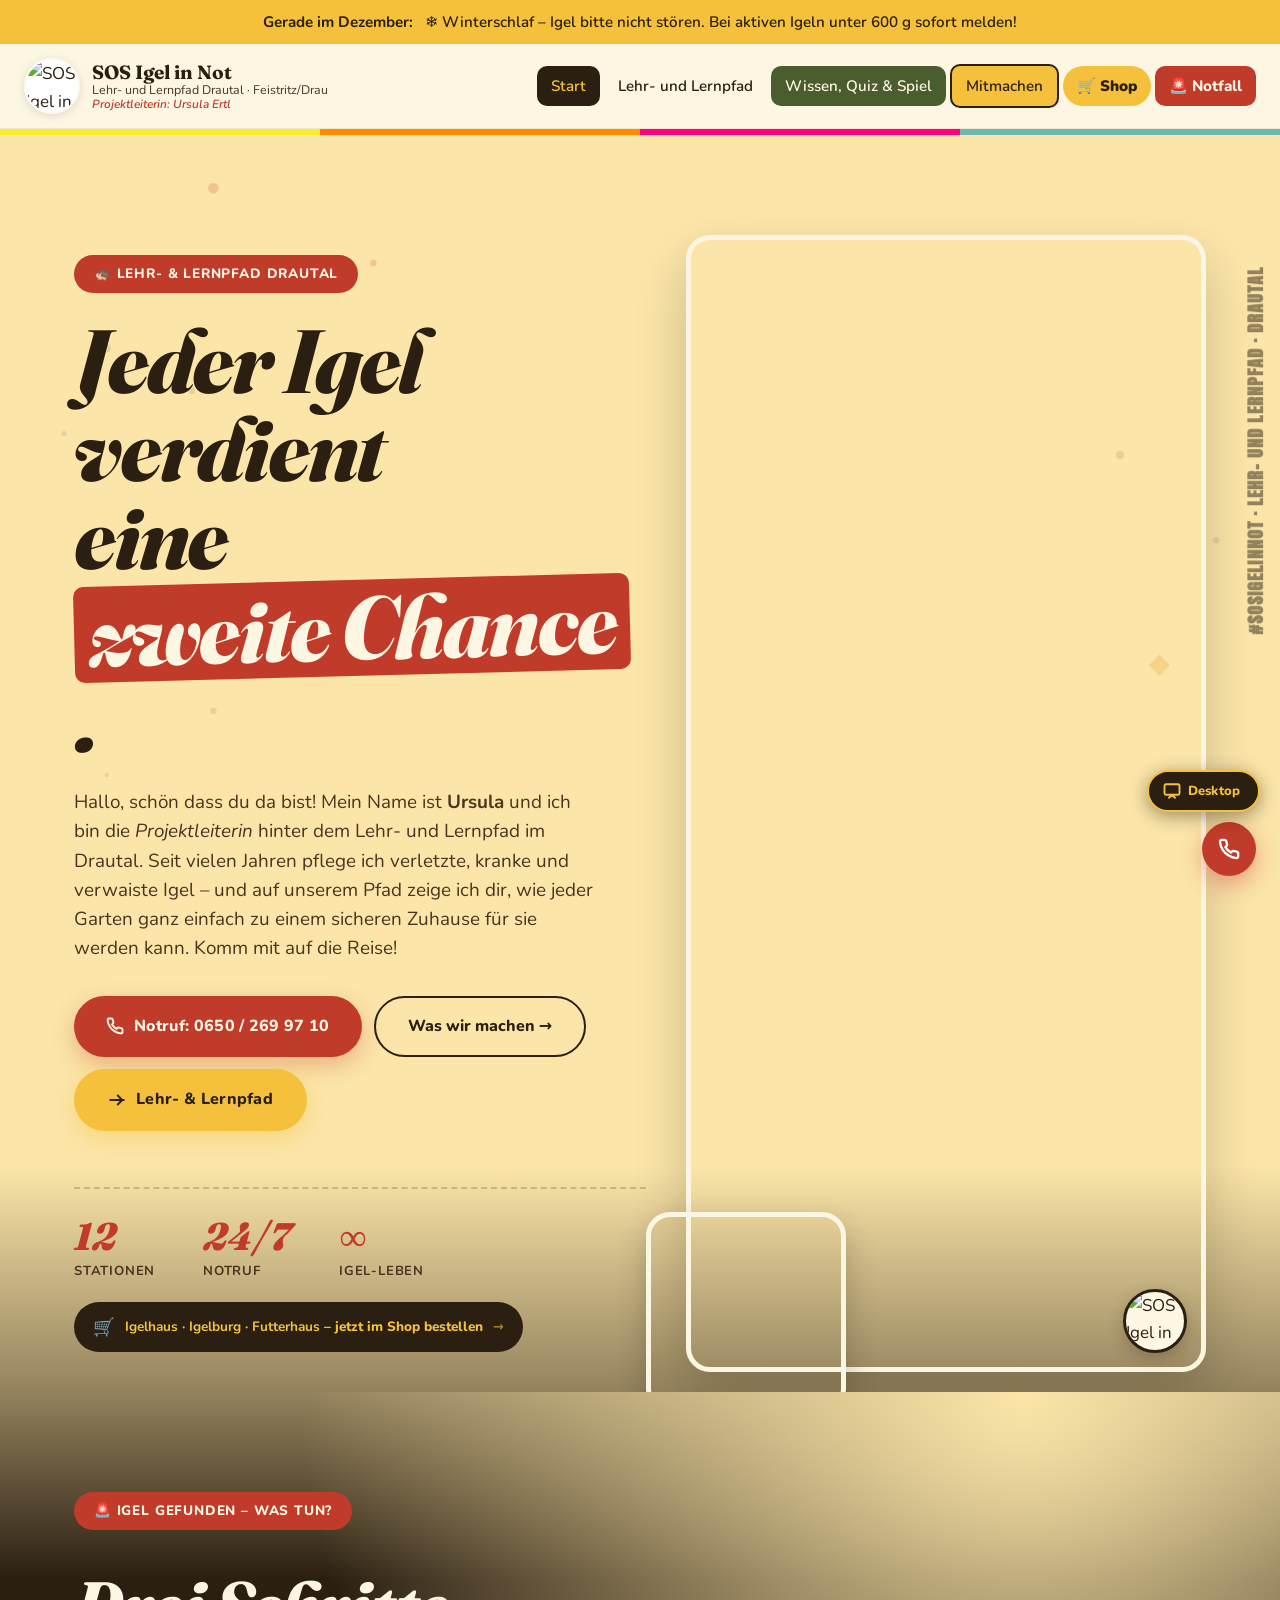
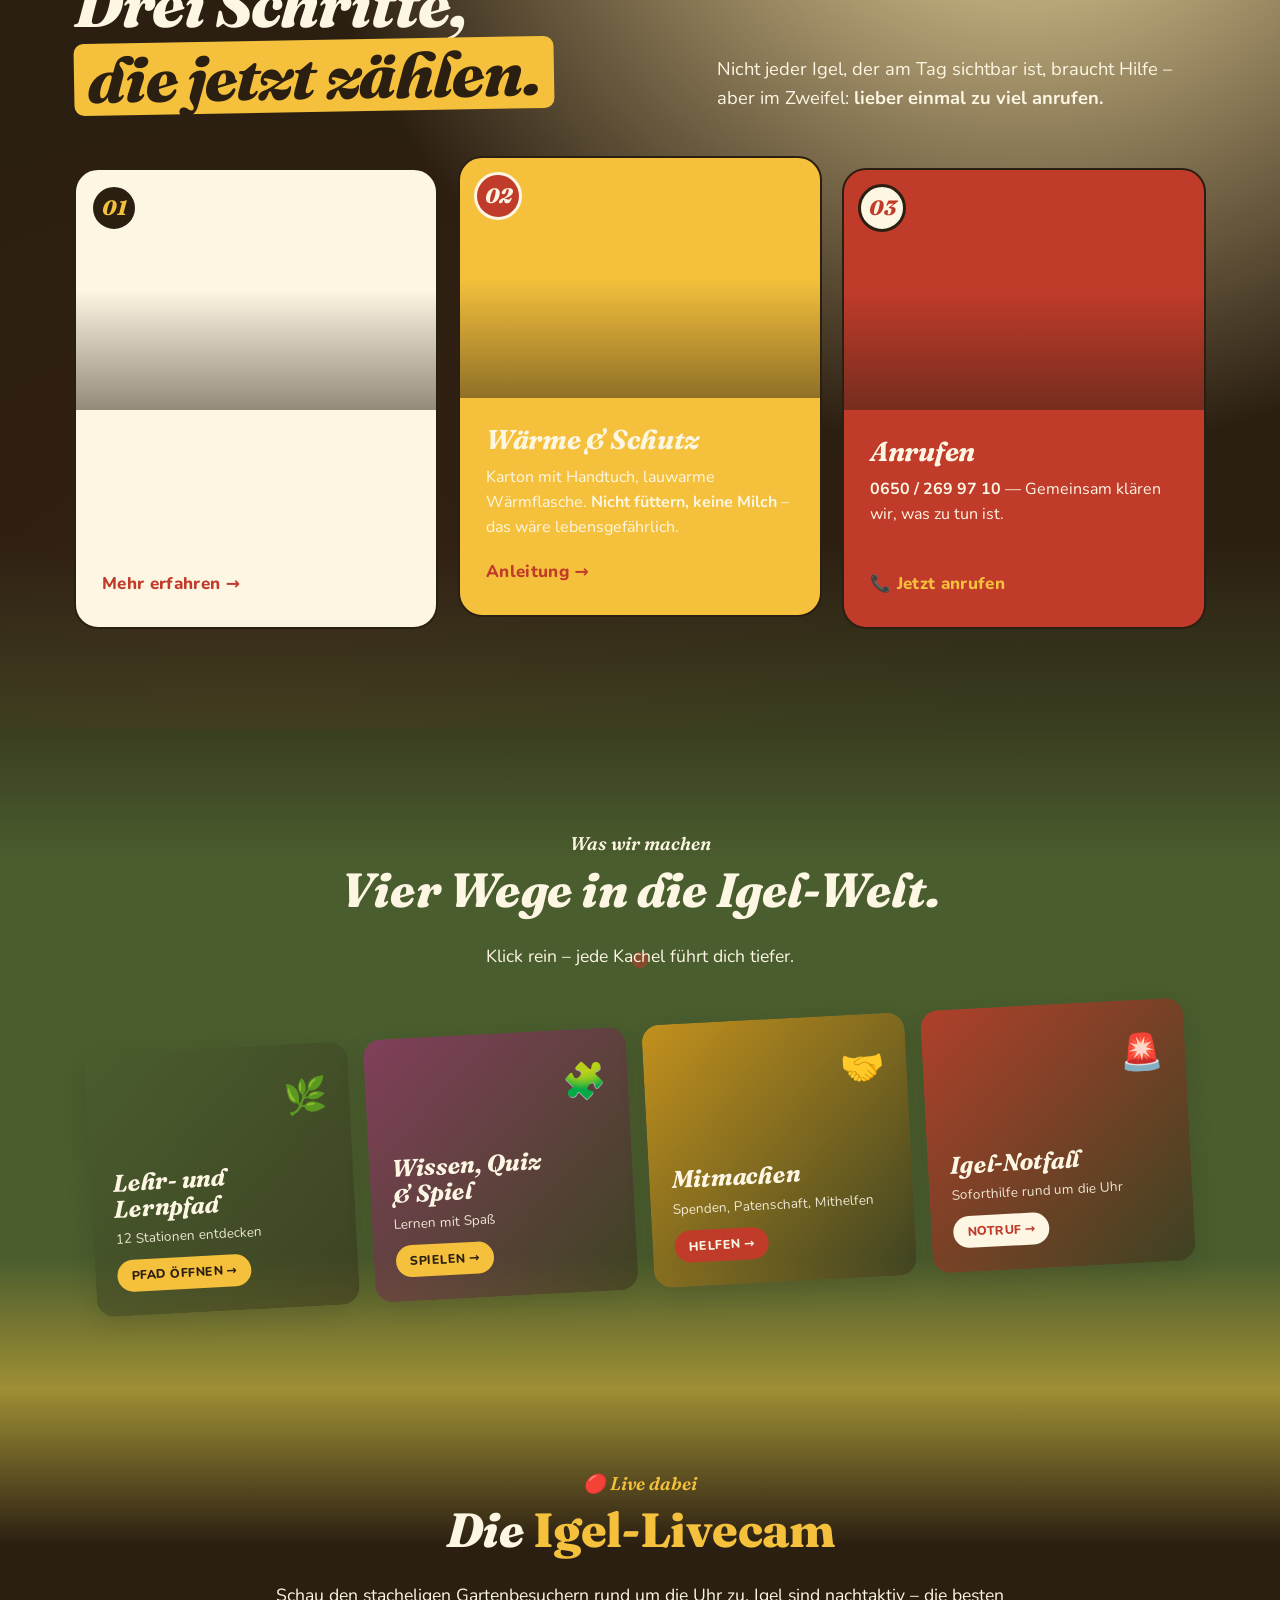
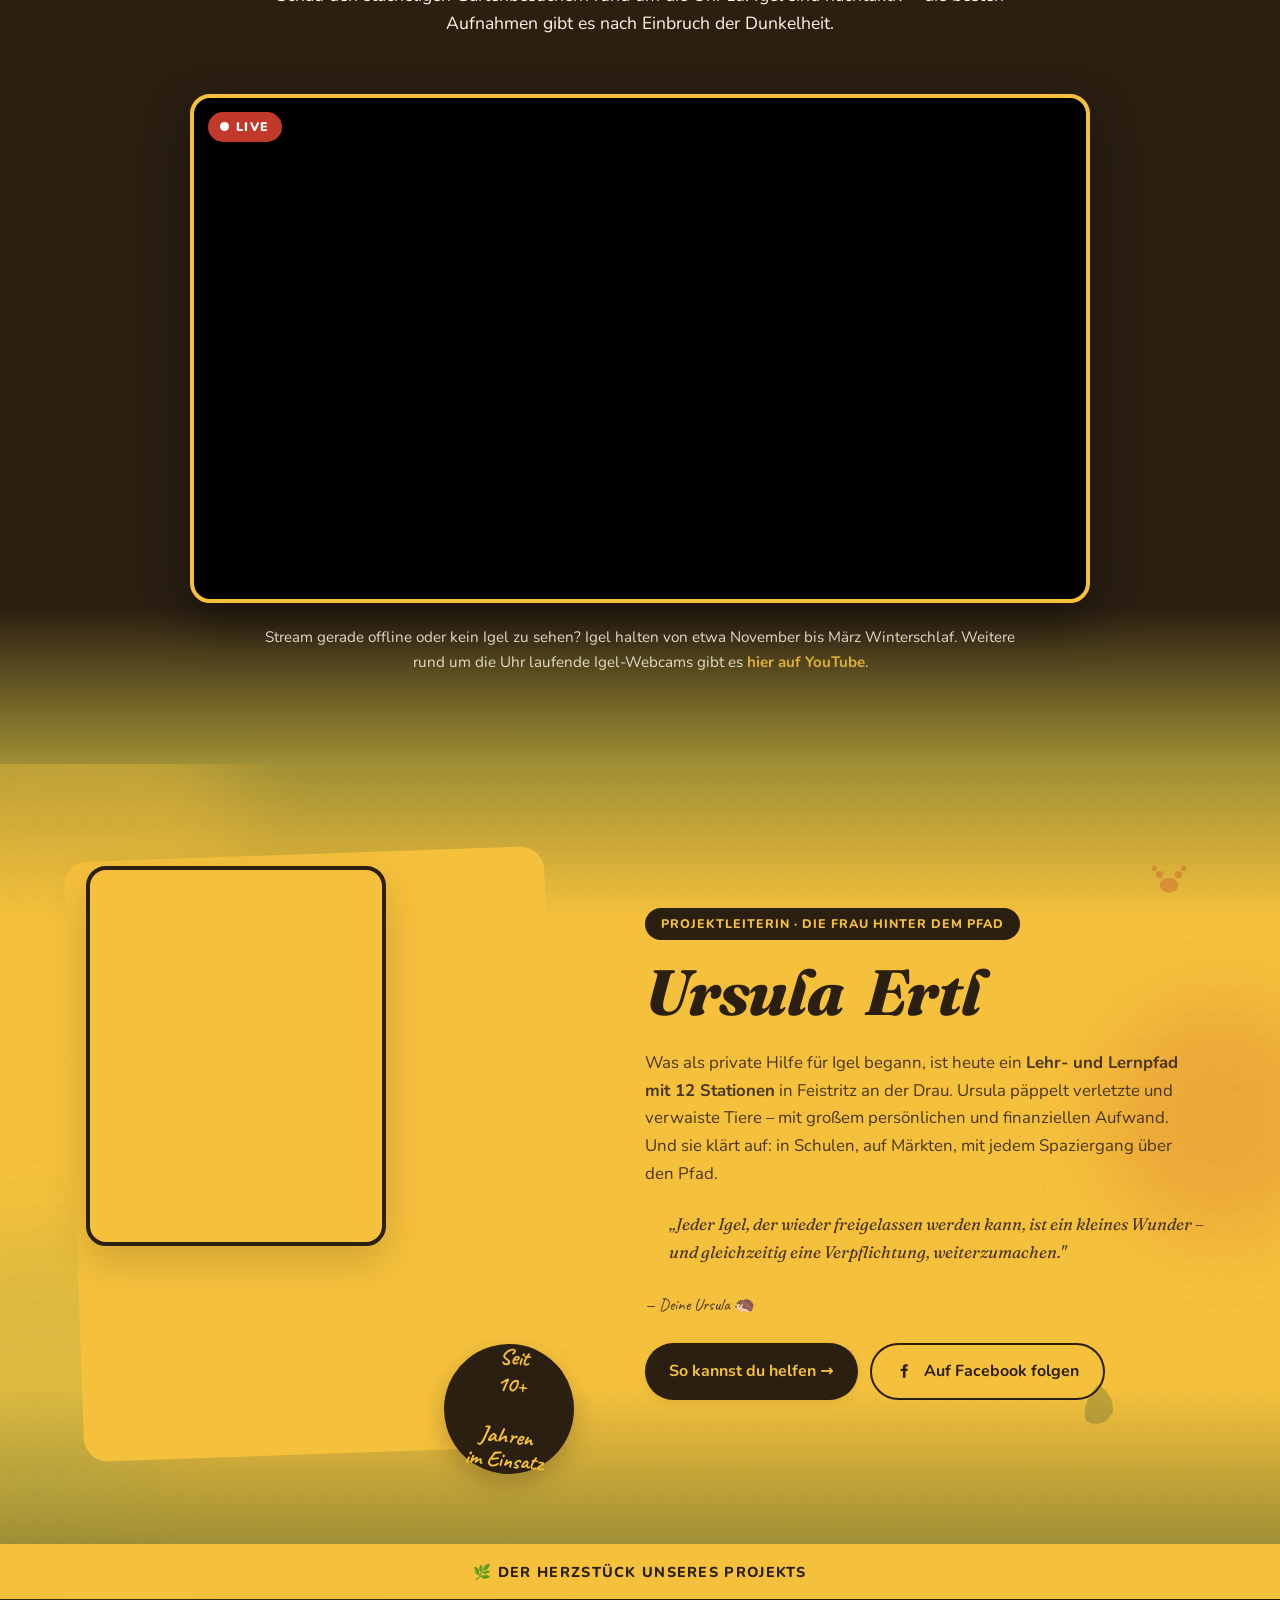
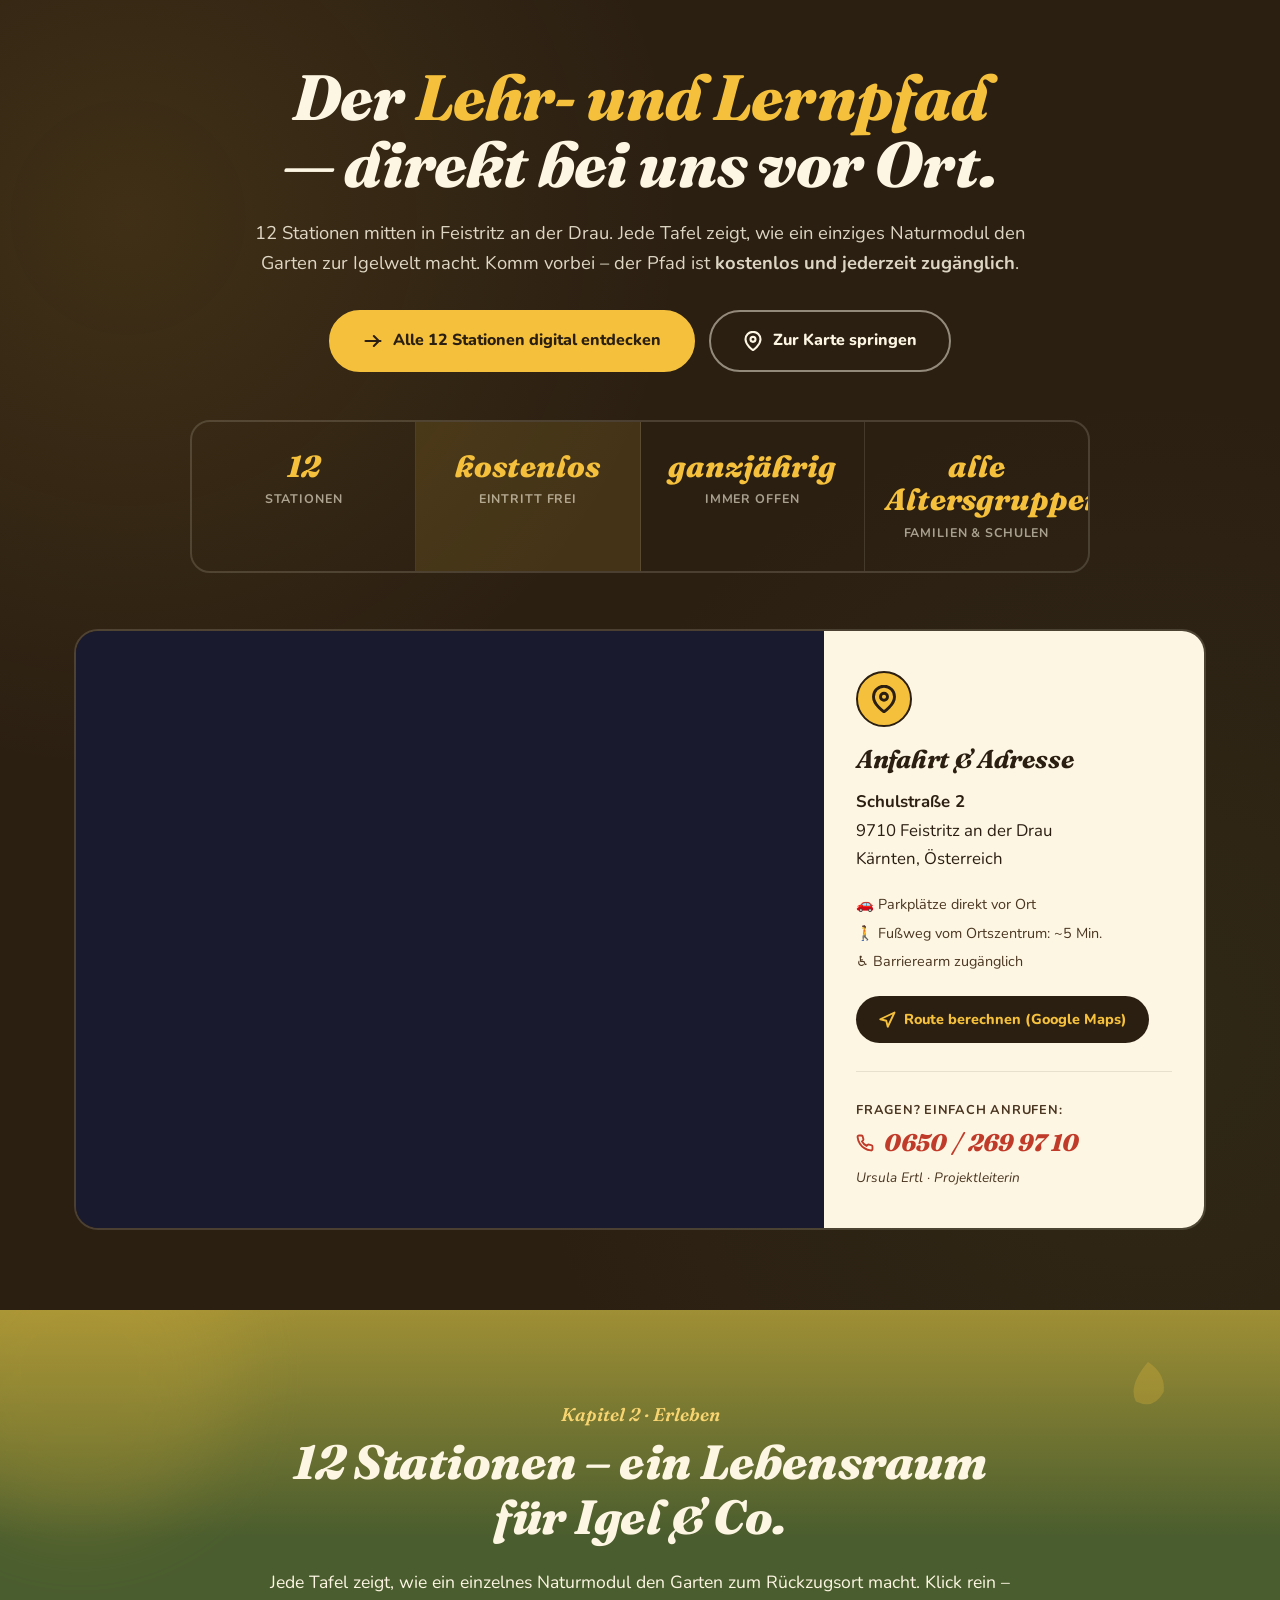
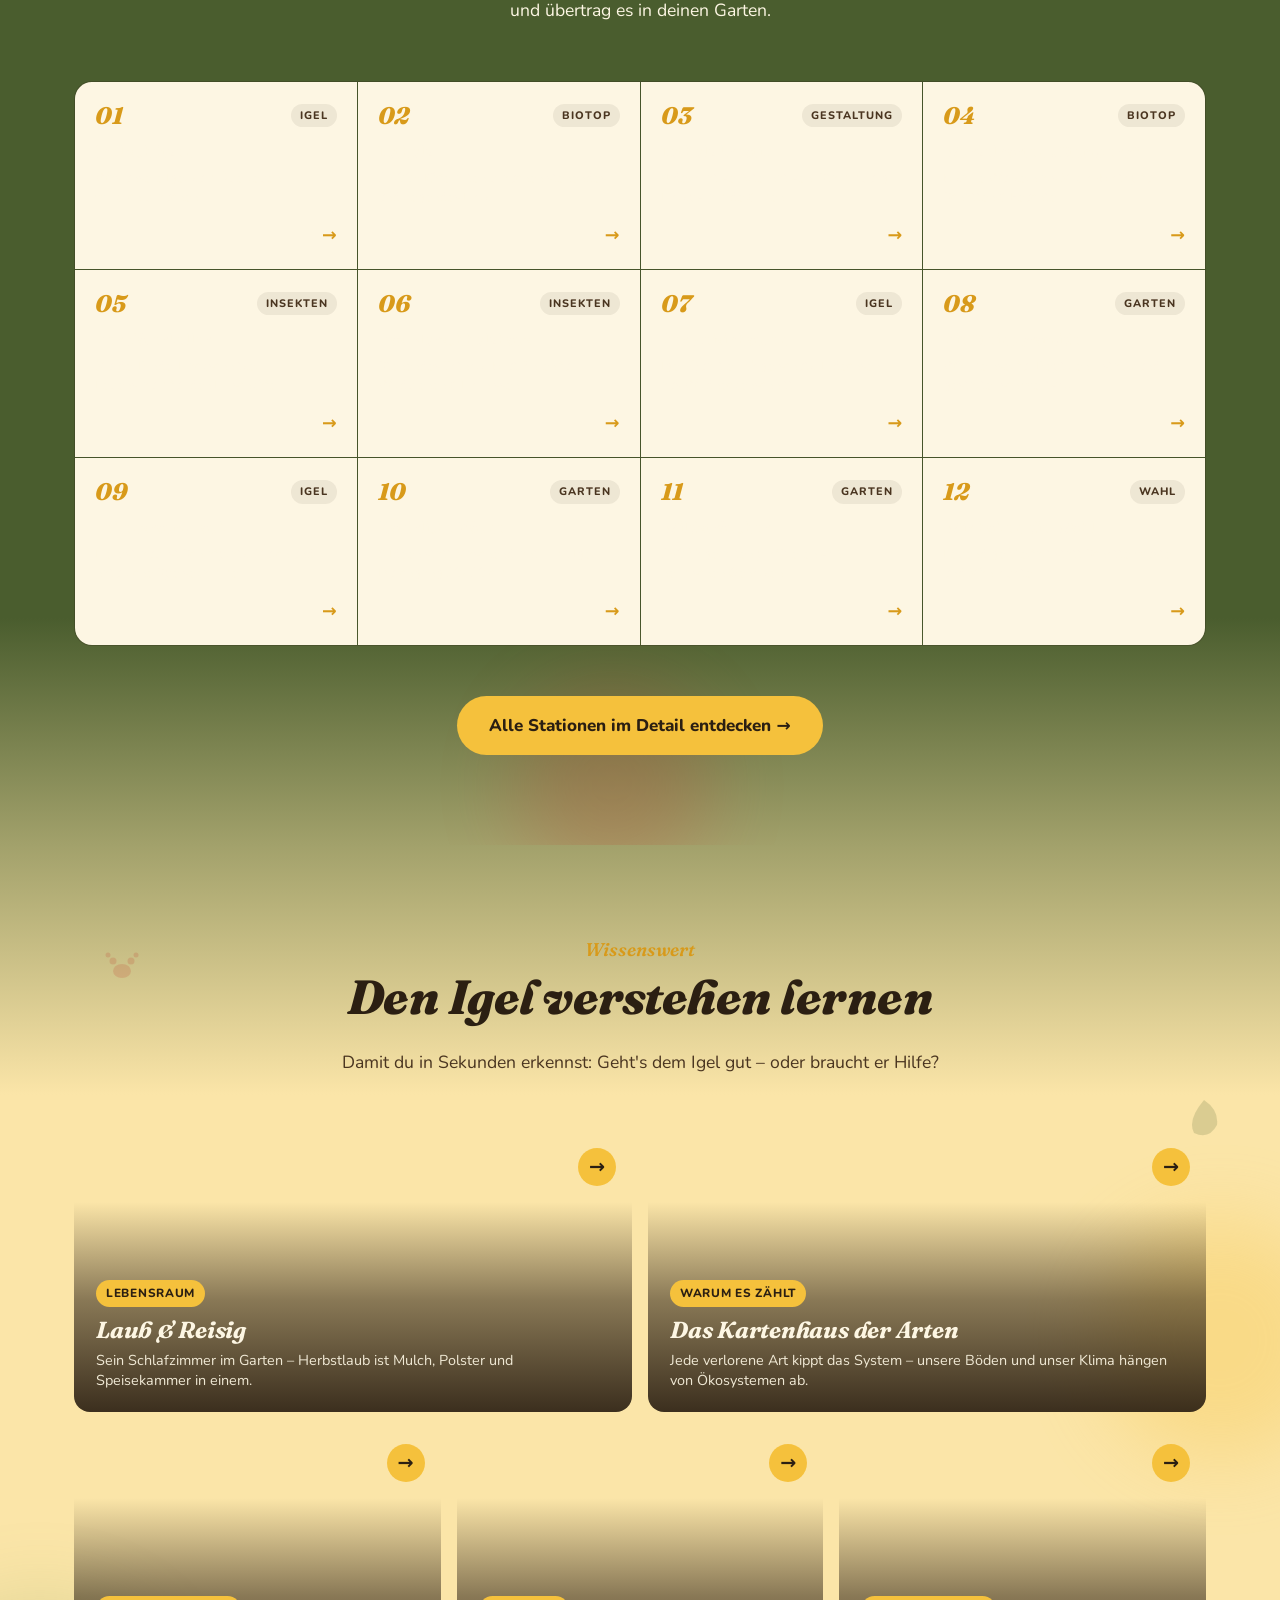
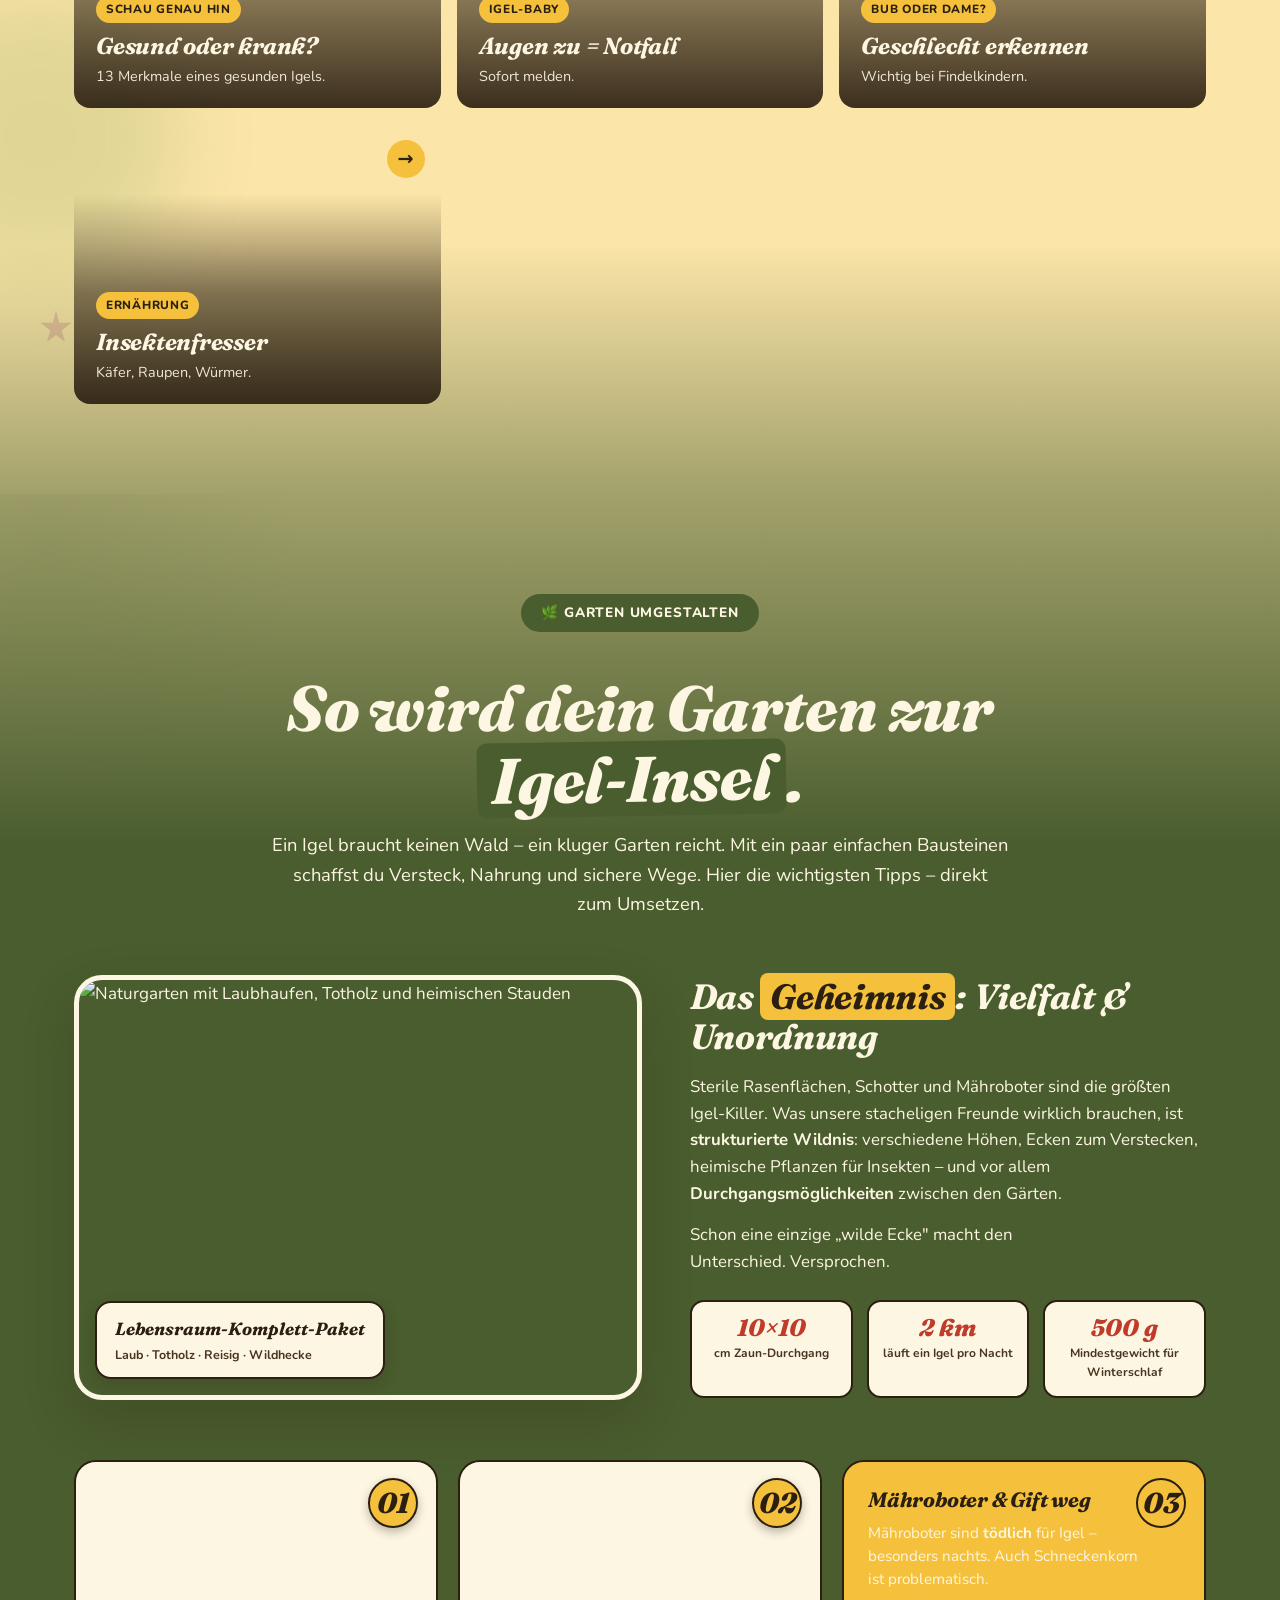
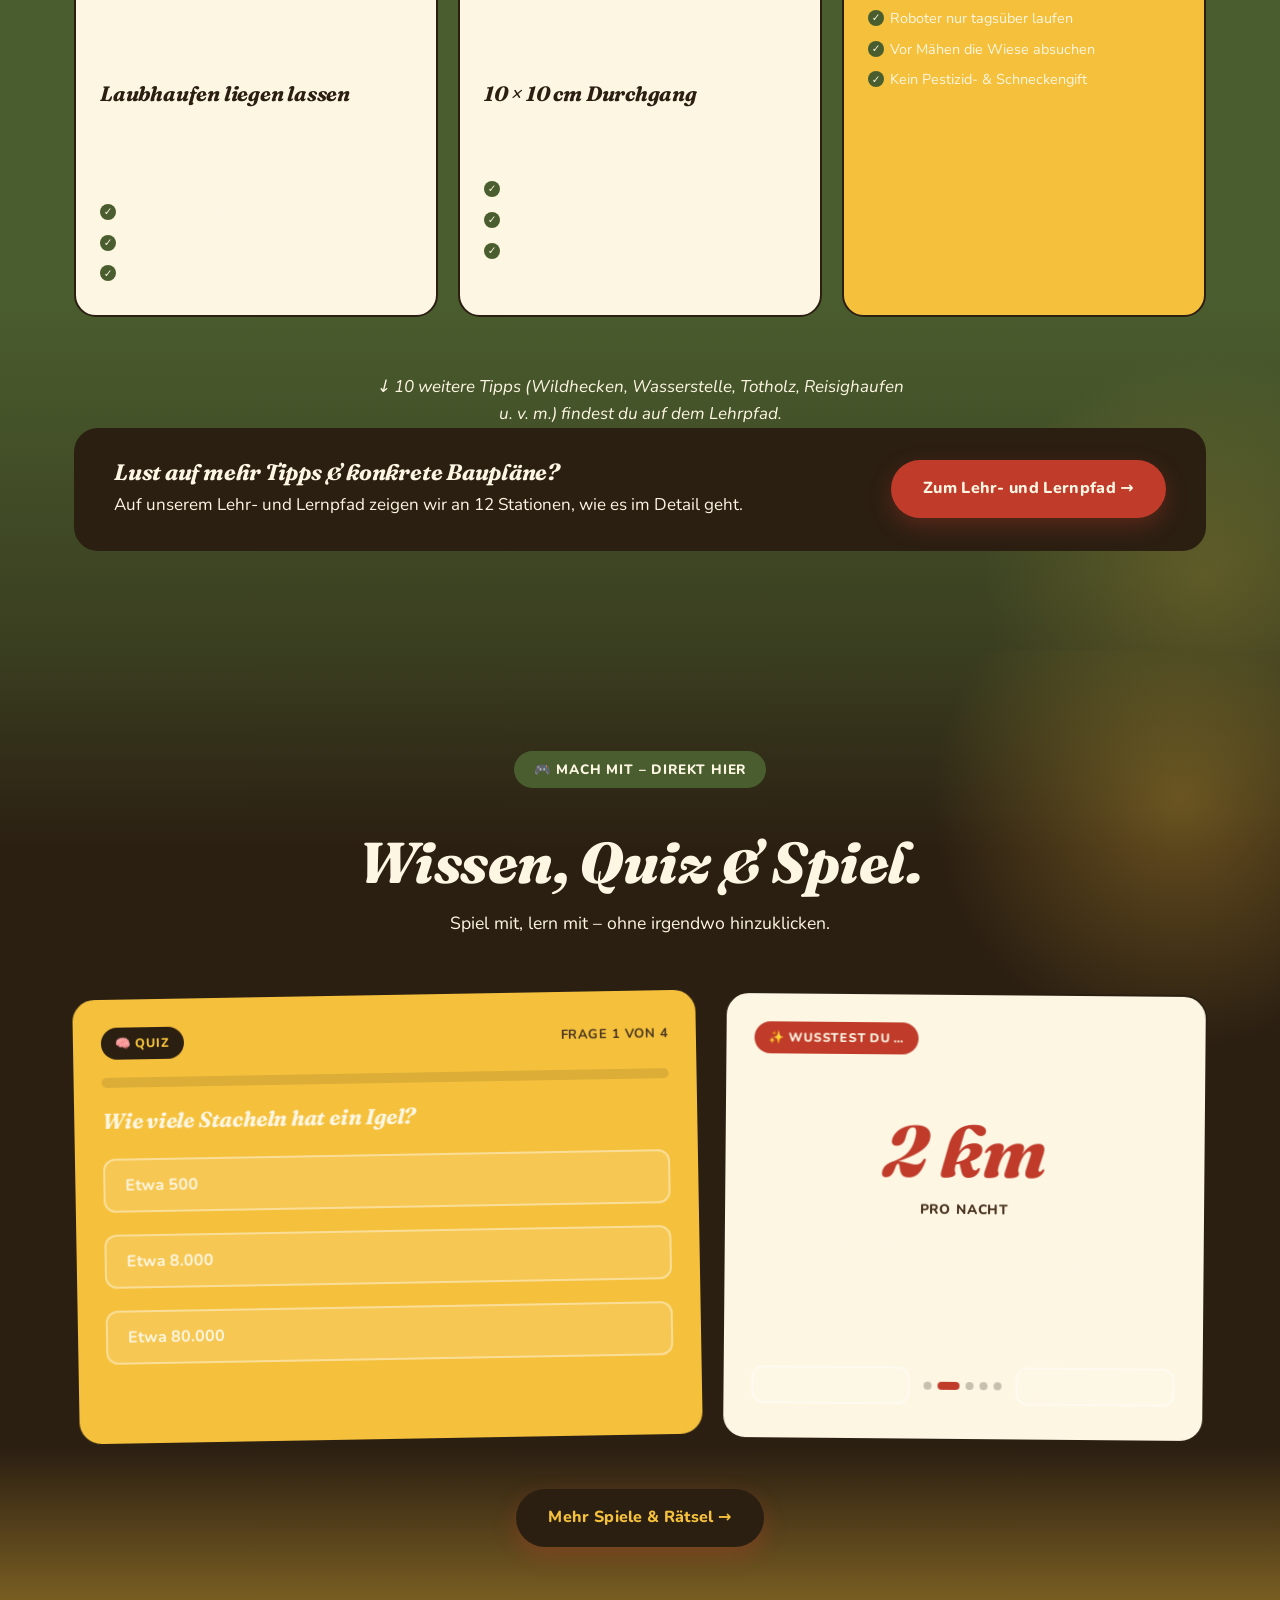
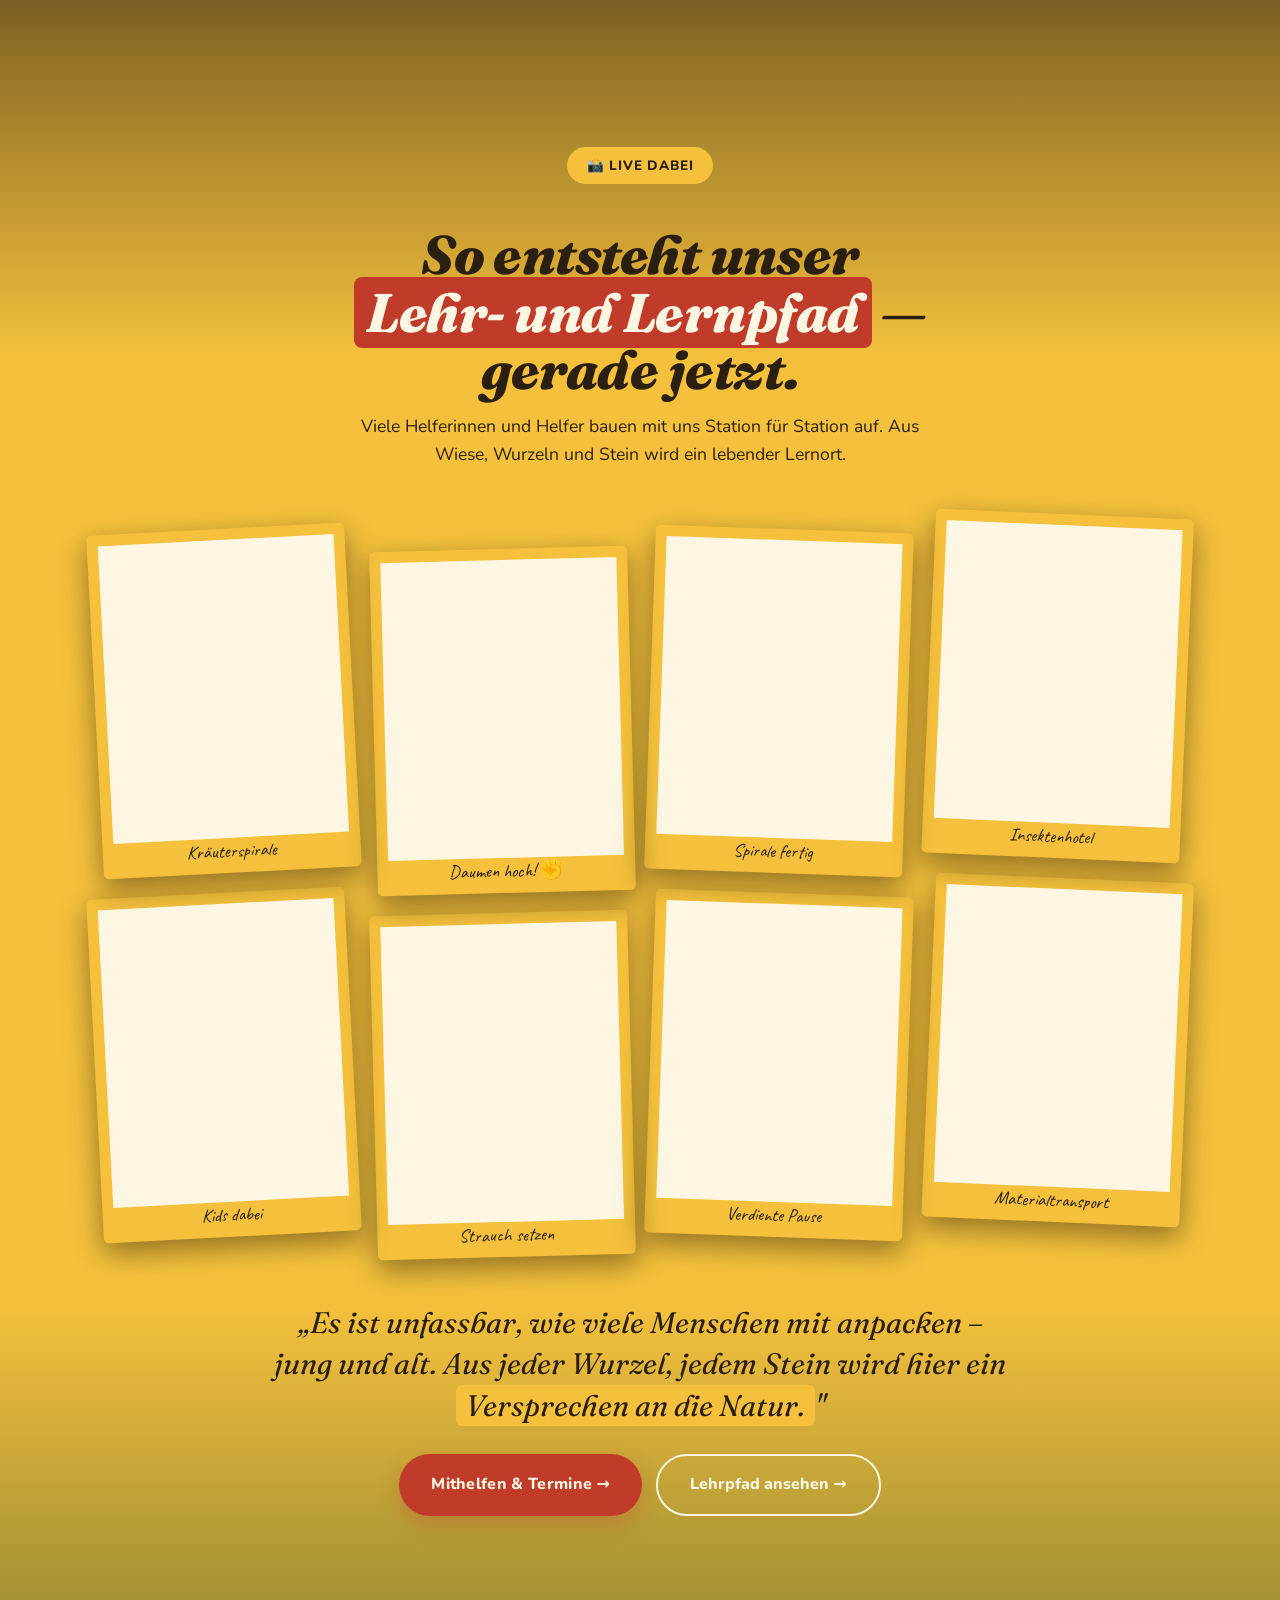
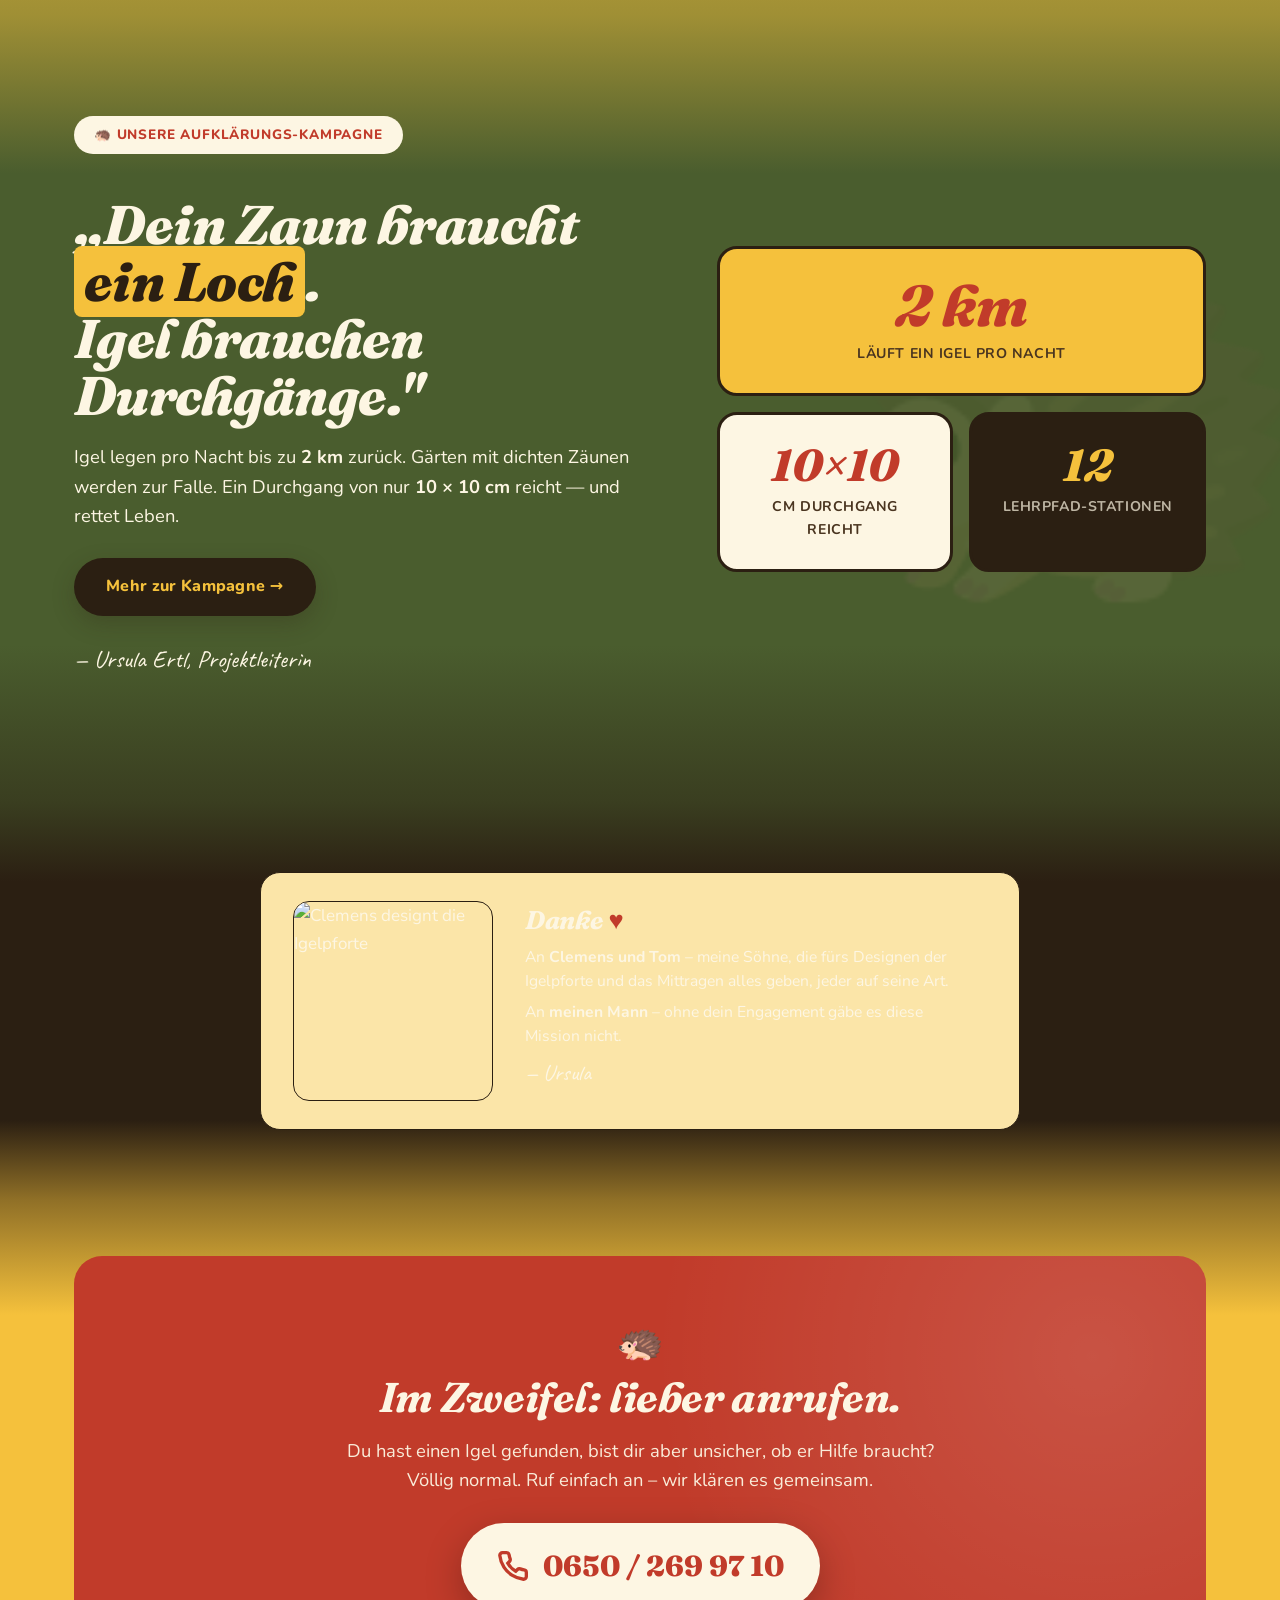
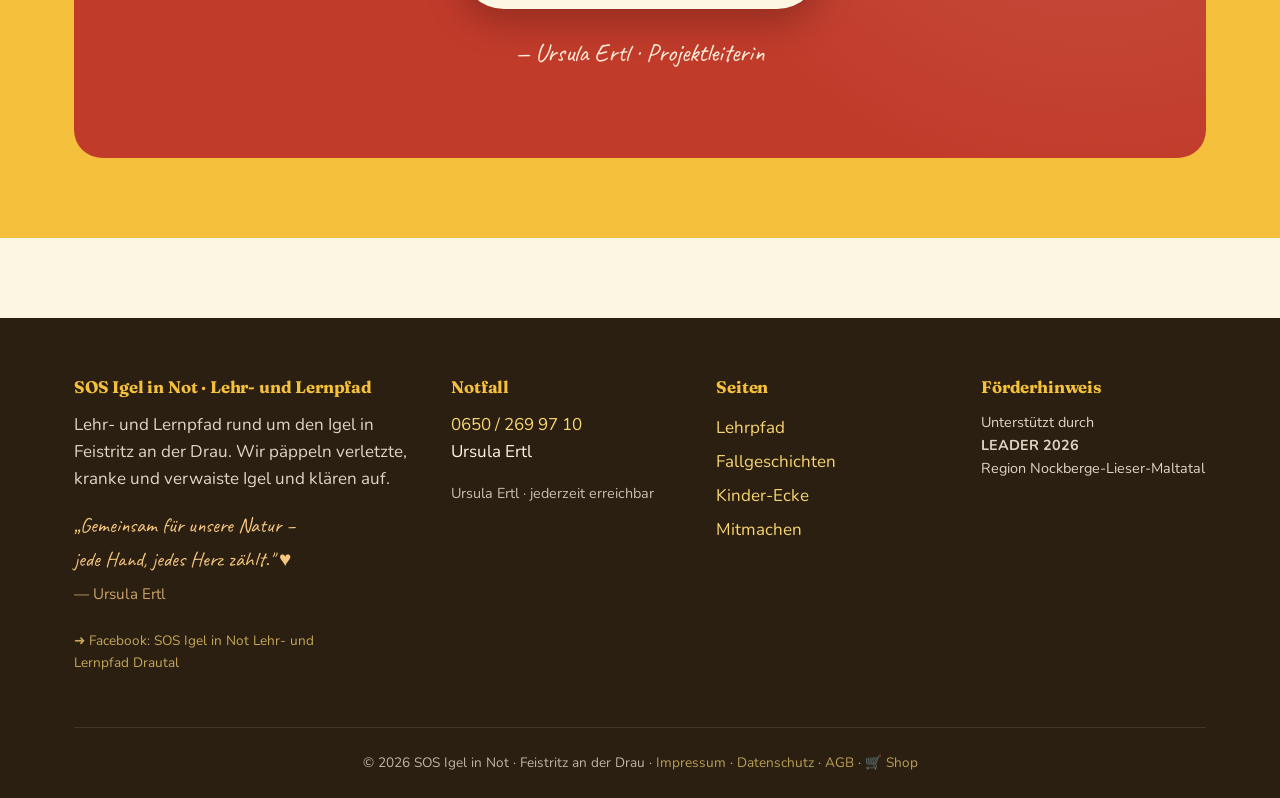
==== index.html @ b50403ab "Add index.html" ====
<!DOCTYPE html>
<html lang="de">
<head>
<meta charset="UTF-8">
<meta name="viewport" content="width=device-width, initial-scale=1.0">
<title>SOS Igel in Not · Lehr- und Lernpfad Drautal · Feistritz/Drau</title>
<meta name="description" content="Igelstation und Lehr- und Lernpfad in Feistritz an der Drau – Soforthilfe für verletzte, kranke und verwaiste Igel. Notfallnummer: 0650/269 97 10. Ursula Ertl.">
<link rel="stylesheet" href="styles/main.css">
<link rel="stylesheet" href="/styles/improvements.css">
<style>
/* ==========================================================
   NEUES FARBSYSTEM – Sonnen-Gelb (warmer Honig) + Tief-Bark
   ========================================================== */
:root {
  --sun: #F5C13C;            /* Hauptfarbe: warmes Honig-Gelb */
  --sun-soft: #F8D571;
  --sun-deep: #D89A1A;       /* Hover */
  --sun-bg: #FBE5A8;         /* helles Gelb für sanfte Flächen */
  --ink: #2B1F12;            /* tiefes Bark/Schwarzbraun */
  --ink-soft: #4A3520;
  --cream-warm: #FDF6E3;     /* sehr helles Creme */
  --leaf: #4A5D2E;           /* gedämpftes Olive für Hinweise */
  --accent-red: #C13B2A;     /* Notfall-Akzent in der Palette */
}

body { background: var(--cream-warm); color: var(--ink); }

/* === Header & Banner farblich anpassen === */
.saison-banner {
  background: var(--sun) !important;
  color: var(--ink) !important;
}
.site-header { background: rgba(253, 246, 227, 0.96) !important; border-bottom: 1px solid rgba(43, 31, 18, 0.08); }
.nav a { color: var(--ink); }
.nav a.active { background: var(--ink); color: var(--sun); }
.nav a:hover { color: var(--ink); background: var(--sun-bg); }
.logo-text strong { color: var(--ink); }

.btn-primary {
  background: var(--ink);
  color: var(--sun);
}
.btn-primary:hover { background: var(--ink-soft); color: var(--sun); }
.btn-secondary {
  background: transparent;
  color: var(--ink);
  border: 2px solid var(--ink);
}
.btn-secondary:hover { background: var(--ink); color: var(--sun); }

/* ============ HERO – Sonnen-Gelb-Block ============ */
.hero-sun {
  background: var(--sun);
  position: relative;
  overflow: hidden;
  padding: 60px 0 90px;
  color: var(--ink);
}
.hero-sun::before {
  content: '';
  position: absolute;
  inset: 0;
  background-image:
    radial-gradient(circle at 12% 90%, rgba(43, 31, 18, 0.06) 0, transparent 22%),
    radial-gradient(circle at 90% 8%, rgba(255, 255, 255, 0.18) 0, transparent 30%);
  pointer-events: none;
}
/* Mini-Nav-Pillen oben im Hero – wie im Inspirationsbild */
.hero-pills {
  display: flex;
  justify-content: center;
  gap: 10px;
  margin-bottom: 30px;
  flex-wrap: wrap;
  position: relative;
  z-index: 2;
}
.hero-pill {
  background: var(--ink);
  color: var(--sun);
  padding: 9px 20px;
  border-radius: 999px;
  font-size: 0.92rem;
  font-weight: 800;
  text-decoration: none;
  transition: all 0.2s;
  letter-spacing: 0.01em;
  border: 2px solid var(--ink);
}
.hero-pill:hover { transform: translateY(-2px); text-decoration: none; }
.hero-pill.logo-pill {
  background: var(--cream-warm);
  color: var(--ink);
  display: inline-flex;
  align-items: center;
  gap: 8px;
  padding: 6px 16px 6px 8px;
}
.hero-pill.logo-pill img { width: 28px; height: 28px; border-radius: 50%; }
.hero-pill.hero-pill-wissen {
  background: var(--leaf);
  color: var(--cream-warm);
  border-color: var(--ink);
}
.hero-pill.hero-pill-mit {
  background: var(--cream-warm);
  color: var(--ink);
}
.hero-pill.hero-pill-not {
  background: var(--accent-red);
  color: var(--cream-warm);
  border-color: var(--ink);
  animation: pillPulse 2.2s ease-in-out infinite;
}
@keyframes pillPulse {
  0%, 100% { box-shadow: 0 0 0 0 rgba(43, 31, 18, 0.4); }
  50%      { box-shadow: 0 0 0 8px rgba(43, 31, 18, 0); }
}

.hero-tags {
  display: flex;
  justify-content: center;
  gap: 14px;
  margin-bottom: 18px;
  position: relative;
  z-index: 2;
  flex-wrap: wrap;
}
.hero-tag {
  background: var(--cream-warm);
  color: var(--ink);
  padding: 5px 16px;
  border-radius: 999px;
  font-size: 0.74rem;
  font-weight: 800;
  letter-spacing: 0.08em;
  text-transform: uppercase;
}

.hero-headline {
  font-family: 'Fraunces', serif;
  font-style: italic;
  font-weight: 800;
  font-size: clamp(2.8rem, 8.5vw, 6.2rem);
  line-height: 1;
  text-align: center;
  color: var(--ink);
  margin: 0 auto 30px;
  max-width: 1080px;
  letter-spacing: -0.02em;
  position: relative;
  z-index: 2;
}
.hero-headline .inline-icon {
  display: inline-block;
  width: 0.95em;
  height: 0.95em;
  margin: 0 0.08em -0.12em;
  border-radius: 50%;
  background: var(--ink);
  vertical-align: baseline;
  position: relative;
}
.hero-headline .inline-icon.heart {
  background: transparent;
  font-size: 0.9em;
  line-height: 1;
  color: var(--accent-red);
}
.hero-headline .inline-icon.igel {
  background: url('/cdn-img/logo-sos-igel.png') center/cover no-repeat;
  border: 3px solid var(--ink);
}
.hero-sub {
  text-align: center;
  font-size: 1.15rem;
  max-width: 640px;
  margin: 0 auto 32px;
  color: var(--ink-soft);
  position: relative;
  z-index: 2;
}
.hero-cta {
  display: flex;
  justify-content: center;
  gap: 14px;
  flex-wrap: wrap;
  position: relative;
  z-index: 2;
}
.hero-cta .btn-dark {
  background: var(--ink);
  color: var(--sun);
  padding: 16px 32px;
  border-radius: 999px;
  font-weight: 800;
  font-size: 1rem;
  text-decoration: none;
  display: inline-flex;
  align-items: center;
  gap: 10px;
  transition: all 0.2s;
}
.hero-cta .btn-dark:hover { background: var(--ink-soft); color: var(--sun); text-decoration: none; transform: translateY(-2px); }
.hero-cta .btn-light {
  background: var(--cream-warm);
  color: var(--ink);
  padding: 16px 32px;
  border-radius: 999px;
  font-weight: 800;
  font-size: 1rem;
  text-decoration: none;
  display: inline-flex;
  align-items: center;
  gap: 10px;
  border: 2px solid var(--ink);
  transition: all 0.2s;
}
.hero-cta .btn-light:hover { background: var(--ink); color: var(--sun); text-decoration: none; }

/* Mini-Fakten unter dem Hero */
.hero-facts-row {
  display: flex;
  justify-content: center;
  gap: 50px;
  margin-top: 56px;
  flex-wrap: wrap;
  position: relative;
  z-index: 2;
}
.hero-facts-row .fact {
  text-align: center;
}
.hero-facts-row .fact strong {
  display: block;
  font-family: 'Fraunces', serif;
  font-style: italic;
  font-size: 2.6rem;
  line-height: 1;
  color: var(--ink);
  font-weight: 800;
}
.hero-facts-row .fact span {
  font-size: 0.82rem;
  font-weight: 700;
  letter-spacing: 0.05em;
  text-transform: uppercase;
  color: var(--ink-soft);
  margin-top: 8px;
  display: block;
}

@media (max-width: 720px) {
  .hero-sun { padding: 36px 0 64px; }
  .hero-pills { gap: 6px; }
  .hero-pill { padding: 6px 12px; font-size: 0.78rem; }
  .hero-facts-row { gap: 26px; }
  .hero-facts-row .fact strong { font-size: 2rem; }
}

/* ============ SECTION-HEADERS NEU ============ */
.section-header { text-align: center; max-width: 760px; margin: 0 auto 56px; }
.section-header .eyebrow {
  font-family: 'Fraunces', serif;
  font-style: italic;
  font-size: 1.15rem;
  color: var(--sun-deep);
  font-weight: 600;
  display: block;
  margin-bottom: 4px;
}
.section-header h2 { color: var(--ink); }
.section-header p { color: var(--ink-soft); font-size: 1.1rem; }

/* ============ URSULA – jetzt ZUERST ============ */
.ursula-first {
  background: var(--cream-warm);
  padding: 90px 0;
  position: relative;
}
.ursula-grid-new {
  display: grid;
  grid-template-columns: 0.95fr 1.05fr;
  gap: 64px;
  align-items: center;
}
.ursula-photo-block {
  position: relative;
  aspect-ratio: 4/5;
  max-width: 480px;
}
.ursula-photo-block .frame {
  position: absolute;
  inset: 0;
  background: var(--sun);
  border-radius: 24px;
  transform: rotate(-2deg);
  z-index: 1;
}
.ursula-photo-block .photo {
  position: absolute;
  inset: 12px;
  border-radius: 20px;
  background: url('/cdn-img/cropped/ursula-ertl.jpg') center/cover no-repeat;
  z-index: 2;
  box-shadow: 0 16px 40px rgba(43, 31, 18, 0.18);
}
.ursula-photo-block .stamp {
  position: absolute;
  bottom: -20px;
  right: -20px;
  z-index: 3;
  background: var(--ink);
  color: var(--sun);
  width: 130px;
  height: 130px;
  border-radius: 50%;
  display: grid;
  place-items: center;
  text-align: center;
  font-family: 'Caveat', cursive;
  font-size: 1.4rem;
  font-weight: 700;
  line-height: 1.1;
  transform: rotate(6deg);
  box-shadow: 0 10px 24px rgba(43, 31, 18, 0.25);
}
.ursula-text .ursula-eyebrow {
  display: inline-block;
  background: var(--ink);
  color: var(--sun);
  padding: 6px 16px;
  border-radius: 999px;
  font-size: 0.78rem;
  font-weight: 800;
  letter-spacing: 0.08em;
  text-transform: uppercase;
  margin-bottom: 18px;
}
.ursula-text h1 {
  font-family: 'Fraunces', serif;
  font-style: italic;
  font-weight: 800;
  font-size: clamp(2.6rem, 5.5vw, 4rem);
  line-height: 1.05;
  color: var(--ink);
  margin: 0 0 24px;
  letter-spacing: -0.02em;
}
.ursula-text h1 .highlight {
  background: var(--sun);
  padding: 2px 12px;
  border-radius: 8px;
  font-style: italic;
}
.ursula-quote-bold {
  font-family: 'Fraunces', serif;
  font-style: italic;
  font-size: 1.4rem;
  line-height: 1.4;
  color: var(--ink);
  border-left: 4px solid var(--sun);
  padding-left: 20px;
  margin: 24px 0;
}
.ursula-text p { color: var(--ink-soft); font-size: 1.05rem; line-height: 1.65; }
.ursula-sig {
  font-family: 'Caveat', cursive;
  font-size: 1.9rem;
  color: var(--sun-deep);
  margin: 16px 0 24px;
}
.ursula-cta { display: flex; gap: 12px; flex-wrap: wrap; }

@media (max-width: 900px) {
  .ursula-grid-new { grid-template-columns: 1fr; gap: 56px; }
  .ursula-photo-block { max-width: 380px; margin: 0 auto; }
}

/* ============ LEHRPFAD-STATIONEN ============ */
.lehrpfad-band {
  background: var(--ink);
  color: var(--cream-warm);
  padding: 90px 0;
  position: relative;
}
.lehrpfad-band .section-header h2 { color: var(--sun); }
.lehrpfad-band .section-header .eyebrow { color: var(--sun-soft); }
.lehrpfad-band .section-header p { color: rgba(253, 246, 227, 0.85); }

.station-grid {
  display: grid;
  grid-template-columns: repeat(4, 1fr);
  gap: 1px;
  background: rgba(43,31,18,0.12);
  border: 1px solid rgba(43,31,18,0.12);
  border-radius: 18px;
  overflow: hidden;
}
.station-card {
  background: var(--cream-warm);
  color: var(--ink);
  text-decoration: none;
  display: flex;
  flex-direction: column;
  padding: 22px 20px 20px;
  transition: background 0.2s, color 0.2s;
  position: relative;
}
.station-card:hover {
  background: var(--ink);
  color: var(--cream-warm);
  text-decoration: none;
  z-index: 1;
}
.station-card:hover h3,
.station-card:hover .sc-tagline,
.station-card:hover .sc-cat { color: var(--cream-warm); opacity: 1; }
.station-card:hover .sc-arrow { color: var(--sun); }

/* Kopfzeile: Nummer + Kategorie */
.station-card .sc-head {
  display: flex;
  align-items: center;
  justify-content: space-between;
  margin-bottom: 14px;
}
.station-card .sc-num {
  font-family: 'Fraunces', serif;
  font-style: italic;
  font-weight: 800;
  font-size: 1.5rem;
  color: var(--sun-deep);
  line-height: 1;
}
.station-card:hover .sc-num { color: var(--sun); }
.station-card .sc-cat {
  font-size: 0.68rem;
  font-weight: 800;
  letter-spacing: 0.09em;
  text-transform: uppercase;
  color: var(--ink-soft);
  background: rgba(43,31,18,0.07);
  padding: 3px 9px;
  border-radius: 999px;
}
.station-card:hover .sc-cat {
  background: rgba(253,246,227,0.15);
  color: rgba(253,246,227,0.75);
}
.station-card .sc-body { flex: 1; display: flex; flex-direction: column; }
.station-card h3 {
  font-size: 1rem;
  font-weight: 800;
  margin: 0 0 7px;
  color: var(--ink);
  font-family: inherit;
  font-style: normal;
  line-height: 1.25;
}
.station-card .sc-tagline {
  font-size: 0.82rem;
  color: var(--ink-soft);
  margin: 0 0 14px;
  flex: 1;
  line-height: 1.45;
}
.station-card .sc-arrow {
  font-size: 1.1rem;
  color: var(--sun-deep);
  font-weight: 700;
  align-self: flex-end;
  transition: transform 0.2s;
}
.station-card:hover .sc-arrow { transform: translateX(4px); }

@media (max-width: 900px) { .station-grid { grid-template-columns: repeat(2, 1fr); } }
@media (max-width: 540px) { .station-grid { grid-template-columns: 1fr; } }

.lehrpfad-cta-row {
  text-align: center;
  margin-top: 50px;
}
.lehrpfad-cta-row .btn-sun {
  background: var(--sun);
  color: var(--ink);
  padding: 16px 32px;
  border-radius: 999px;
  font-weight: 800;
  text-decoration: none;
  display: inline-flex;
  align-items: center;
  gap: 10px;
}
.lehrpfad-cta-row .btn-sun:hover { background: var(--sun-soft); color: var(--ink); text-decoration: none; transform: translateY(-2px); }

/* ============ WISSEN MOSAIC ============ */
.wissen-band { background: var(--cream-warm); padding: 90px 0; }
.wissen-mosaic {
  display: grid;
  grid-template-columns: repeat(12, 1fr);
  grid-auto-rows: 280px;
  gap: 16px;
}
.wm-card {
  border-radius: 16px;
  overflow: hidden;
  position: relative;
  transition: transform 0.3s, box-shadow 0.3s;
  display: block;
  text-decoration: none;
  color: var(--ink);
}
.wm-card:hover { transform: translateY(-4px); box-shadow: 0 16px 36px rgba(43, 31, 18, 0.18); text-decoration: none; }
.wm-card .wm-img { position: absolute; inset: 0; background-size: cover; background-position: center; transition: transform 0.5s; }
.wm-card:hover .wm-img { transform: scale(1.06); }
.wm-card .wm-overlay {
  position: absolute;
  inset: 0;
  background: linear-gradient(to top, rgba(43, 31, 18, 0.92) 0%, rgba(43, 31, 18, 0.55) 40%, transparent 75%);
  display: flex;
  flex-direction: column;
  justify-content: flex-end;
  padding: 22px;
  color: var(--cream-warm);
}
.wm-card .wm-tag {
  display: inline-block;
  background: var(--sun);
  color: var(--ink);
  font-size: 0.74rem;
  font-weight: 800;
  padding: 4px 10px;
  border-radius: 999px;
  align-self: flex-start;
  margin-bottom: 10px;
  text-transform: uppercase;
  letter-spacing: 0.06em;
}
.wm-card h3 {
  color: var(--cream-warm);
  font-size: 1.45rem;
  margin: 0 0 6px;
  font-family: 'Fraunces', serif;
  font-style: italic;
}
.wm-card p { margin: 0; font-size: 0.9rem; color: rgba(253, 246, 227, 0.92); line-height: 1.4; }
.wm-card .wm-arrow {
  position: absolute;
  top: 16px;
  right: 16px;
  width: 38px;
  height: 38px;
  border-radius: 50%;
  background: var(--sun);
  color: var(--ink);
  display: grid;
  place-items: center;
  font-weight: 800;
  font-size: 1.2rem;
}
.wm-card.big { grid-column: span 6; grid-row: span 1; }
.wm-card.med { grid-column: span 6; grid-row: span 1; }
.wm-card.std { grid-column: span 4; grid-row: span 1; }
@media (max-width: 900px) {
  .wissen-mosaic { grid-template-columns: repeat(2, 1fr); grid-auto-rows: 200px; }
  .wm-card.big, .wm-card.med, .wm-card.std { grid-column: span 2; grid-row: span 1; }
}

/* =====================================================
   #StopptKinderarmut-INSPIRIERTER STIL
   ===================================================== */
:root {
  --mint: #6FB8B0;        /* Mintgrün */
  --mint-deep: #4E928A;
  --yellow-flash: #FAEC30; /* Knall-Gelb */
  --pink-flash:  #FF0080;  /* Pink-Magenta */
  --orange-flash: #FF8C00;
  --black-flash: #1A1A1A;  /* Tief-Schwarz */
}

/* Top-Farbleiste (4 dünne Streifen) */
.top-stripe-bar {
  display: flex;
  height: 6px;
  width: 100%;
}
.top-stripe-bar > div { flex: 1; }
.top-stripe-bar .s-yellow { background: var(--yellow-flash); }
.top-stripe-bar .s-orange { background: var(--orange-flash); }
.top-stripe-bar .s-pink   { background: var(--pink-flash); }
.top-stripe-bar .s-mint   { background: var(--mint); }

/* Vertikaler Schriftzug rechts am Rand */
.side-tag-vertical {
  position: fixed;
  right: 10px;
  top: 50%;
  transform: translateY(-50%) rotate(180deg);
  writing-mode: vertical-rl;
  font-family: 'Anton', 'Arial Black', sans-serif;
  font-weight: 900;
  font-size: 1.1rem;
  letter-spacing: 0.06em;
  color: var(--ink);
  opacity: 0.5;
  pointer-events: none;
  z-index: 5;
  display: none; /* nur ab tablet */
}
@media (min-width: 900px) { .side-tag-vertical { display: block; } }

/* Schwarzer Trennstrich vor Headline */
.bar-headline {
  display: flex;
  align-items: center;
  gap: 16px;
  margin: 0 0 18px;
}
.bar-headline::before {
  content: '';
  width: 40px;
  height: 4px;
  background: var(--ink);
  flex-shrink: 0;
}
.bar-headline.white-bar::before { background: var(--cream-warm); }
.bar-headline.yellow-bar::before { background: var(--yellow-flash); }

/* Bold Caps-Headline (Anton/Impact-Style) */
.flash-h2 {
  font-family: 'Anton', 'Arial Black', 'Impact', sans-serif;
  font-weight: 900;
  text-transform: uppercase;
  letter-spacing: -0.005em;
  font-size: clamp(2rem, 4.5vw, 3.2rem);
  line-height: 1;
  color: var(--ink);
  margin: 0;
}
.flash-h1 {
  font-family: 'Anton', 'Arial Black', 'Impact', sans-serif;
  font-weight: 900;
  text-transform: uppercase;
  letter-spacing: -0.01em;
  font-size: clamp(2.4rem, 6vw, 4.5rem);
  line-height: 0.95;
  margin: 0 0 20px;
  color: var(--ink);
}

/* Flash-Block (vollflächiger farbiger Bereich) */
.flash-block {
  padding: 60px 56px;
  position: relative;
}
@media (max-width: 700px) { .flash-block { padding: 40px 28px; } }
.flash-block.fb-mint   { background: var(--mint); color: var(--ink); }
.flash-block.fb-yellow { background: var(--yellow-flash); color: var(--ink); }
.flash-block.fb-black  { background: var(--black-flash); color: var(--cream-warm); }
.flash-block.fb-cream  { background: var(--cream-warm); color: var(--ink); }
.flash-block.fb-pink   { background: var(--pink-flash); color: var(--cream-warm); }
.flash-block.fb-orange { background: var(--orange-flash); color: var(--ink); }

.flash-block.fb-black .flash-h2,
.flash-block.fb-black .flash-h1 { color: var(--cream-warm); }
.flash-block.fb-black .bar-headline::before { background: var(--yellow-flash); }
.flash-block.fb-pink .flash-h2,
.flash-block.fb-pink .flash-h1 { color: var(--cream-warm); }
.flash-block.fb-pink .bar-headline::before { background: var(--yellow-flash); }

.flash-block p {
  font-size: 1.02rem;
  line-height: 1.55;
  max-width: 500px;
  margin: 0 0 18px;
}
.flash-block .flash-link {
  font-family: 'Anton', 'Arial Black', sans-serif;
  font-weight: 900;
  text-transform: uppercase;
  letter-spacing: 0.04em;
  font-size: 0.95rem;
  text-decoration: none;
  color: inherit;
  display: inline-flex;
  align-items: center;
  gap: 8px;
  border-bottom: 3px solid currentColor;
  padding-bottom: 2px;
}
.flash-block .flash-link:hover { color: inherit; text-decoration: none; transform: translateX(4px); }

/* Flash-Band: 2 nebeneinander, ohne Container */
.flash-band {
  display: block;
  width: 100%;
}
.flash-grid {
  display: grid;
  grid-template-columns: 1fr 1fr;
  gap: 0;
}
@media (max-width: 800px) { .flash-grid { grid-template-columns: 1fr; } }
.flash-grid .flash-block { padding: 56px 64px; }
@media (max-width: 700px) { .flash-grid .flash-block { padding: 36px 28px; } }

/* === Transparente Background-Watermarks === */
.bg-watermark {
  position: relative;
  overflow: hidden;
}
.bg-watermark::before {
  content: '';
  position: absolute;
  inset: 0;
  background-image: var(--wm, none);
  background-size: var(--wm-size, contain);
  background-repeat: no-repeat;
  background-position: var(--wm-pos, right -80px center);
  opacity: var(--wm-opacity, 0.12);
  pointer-events: none;
  filter: saturate(0.4);
  mix-blend-mode: multiply;
}
.bg-watermark > * { position: relative; z-index: 1; }

/* ===========================================
   HERO 2.0 – Photo Split (hell & freundlich)
   =========================================== */
.hero-split {
  position: relative;
  background:
    radial-gradient(ellipse at 0% 100%, var(--sun-bg) 0%, transparent 55%),
    radial-gradient(ellipse at 100% 0%, var(--sun) 0%, transparent 50%),
    var(--cream-warm);
  color: var(--ink);
  padding: 80px 0 0;
  overflow: hidden;
}
.hero-split .container { position: relative; z-index: 3; }

.hero-split-grid {
  display: grid;
  grid-template-columns: 1.1fr 1fr;
  gap: 40px;
  align-items: center;
  min-height: 600px;
}
@media (max-width: 900px) {
  .hero-split-grid { grid-template-columns: 1fr; min-height: auto; }
}

.hs-text { padding: 40px 0; }
.hs-eyebrow {
  display: inline-block;
  background: var(--accent-red);
  color: var(--cream-warm);
  padding: 8px 20px;
  border-radius: 999px;
  font-size: 0.85rem;
  font-weight: 800;
  letter-spacing: 0.06em;
  text-transform: uppercase;
  margin-bottom: 24px;
}
.hs-text h1 {
  font-family: 'Fraunces', serif;
  font-style: italic;
  font-weight: 800;
  font-size: clamp(3rem, 7vw, 5.6rem);
  line-height: 0.98;
  color: var(--ink);
  margin: 0 0 24px;
  letter-spacing: -0.025em;
}
.hs-text h1 span.sun-mark {
  background: var(--accent-red);
  color: var(--cream-warm);
  padding: 4px 14px;
  border-radius: 10px;
  display: inline-block;
  transform: rotate(-1.5deg);
}
.hs-text p.hs-lead {
  font-size: 1.18rem;
  color: var(--ink-soft);
  margin: 0 0 32px;
  max-width: 520px;
  line-height: 1.55;
}
.hs-cta-row { display: flex; gap: 12px; flex-wrap: wrap; }
.hs-btn-red {
  background: var(--accent-red);
  color: var(--cream-warm);
  padding: 16px 32px;
  border-radius: 999px;
  font-weight: 800;
  font-size: 1rem;
  text-decoration: none;
  display: inline-flex;
  align-items: center;
  gap: 10px;
  transition: all 0.2s;
  letter-spacing: 0.02em;
  box-shadow: 0 8px 22px rgba(193, 59, 42, 0.30);
}
.hs-btn-red:hover { background: var(--accent-red-deep); color: var(--cream-warm); transform: translateY(-2px); text-decoration: none; }
.hs-btn-ghost {
  background: transparent;
  color: var(--ink);
  padding: 16px 32px;
  border-radius: 999px;
  font-weight: 800;
  font-size: 1rem;
  text-decoration: none;
  display: inline-flex;
  align-items: center;
  gap: 10px;
  border: 2px solid var(--ink);
  transition: all 0.2s;
}
.hs-btn-ghost:hover { background: var(--ink); color: var(--sun); text-decoration: none; }
.hs-btn-sun {
  background: var(--sun);
  color: var(--ink);
  padding: 16px 32px;
  border-radius: 999px;
  font-weight: 800;
  font-size: 1rem;
  text-decoration: none;
  display: inline-flex;
  align-items: center;
  gap: 10px;
  transition: all 0.2s;
  letter-spacing: 0.02em;
  box-shadow: 0 8px 22px rgba(245, 193, 60, 0.40);
  border: 2px solid transparent;
}
.hs-btn-sun:hover { background: #e8b12a; color: var(--ink); transform: translateY(-2px); text-decoration: none; box-shadow: 0 12px 28px rgba(245, 193, 60, 0.55); }

/* Photo-Block rechts */
.hs-photo {
  position: relative;
  height: 100%;
  min-height: 540px;
}
.hs-photo .photo-main {
  position: absolute;
  inset: 20px 0 20px 0;
  background-image: url('/cdn-img/cropped/ursula-ertl.jpg');
  background-size: cover;
  /* Gesicht + Igel vollständig sichtbar – Fokus oben-mitte */
  background-position: 30% 15%;
  border-radius: 24px;
  box-shadow: 0 24px 50px rgba(43, 31, 18, 0.22);
  border: 5px solid var(--cream-warm);
}
.hs-photo .photo-mini {
  position: absolute;
  bottom: -20px;
  left: -40px;
  width: 200px;
  height: 200px;
  background-image: url('/cdn-img/cropped/igel-baby-handtuch.jpg');
  background-size: cover;
  background-position: center;
  border-radius: 24px;
  border: 5px solid var(--cream-warm);
  box-shadow: 0 14px 30px rgba(43, 31, 18, 0.25);
  z-index: 2;
}
.hs-photo .photo-badge {
  position: absolute;
  top: -10px;
  right: -10px;
  background: var(--sun);
  color: var(--ink);
  padding: 12px 20px;
  border-radius: 999px;
  font-family: 'Fraunces', serif;
  font-style: italic;
  font-weight: 800;
  font-size: 0.9rem;
  border: 3px solid var(--ink);
  transform: rotate(6deg);
  z-index: 3;
  display: flex;
  align-items: center;
  gap: 8px;
  box-shadow: 0 6px 14px rgba(43, 31, 18, 0.2);
}

@media (max-width: 900px) {
  .hs-photo { min-height: 380px; }
  .hs-photo .photo-mini { width: 140px; height: 140px; left: -10px; bottom: -10px; }
}

/* Fabrik-Linien im Hintergrund */
.hero-split .geo-lines {
  position: absolute;
  inset: 0;
  pointer-events: none;
  opacity: 0.55;
  z-index: 1;
}

/* Banksy-Igel mit Herzballon dezent oben rechts */
.hero-banksy {
  position: absolute;
  top: 20px;
  right: 0;
  width: 260px;
  height: 260px;
  z-index: 1;
  pointer-events: none;
  opacity: 0.30;
  mix-blend-mode: multiply;
}
.hero-banksy img {
  width: 100%;
  height: 100%;
  object-fit: contain;
  display: block;
}
@media (max-width: 900px) {
  .hero-banksy { width: 160px; height: 160px; top: 10px; right: 10px; opacity: 0.22; }
}

/* Logo unten rechts in der Ecke des Hauptfotos */
.hs-photo .photo-main { position: absolute; }
.hs-photo .logo-stamp {
  position: absolute;
  bottom: 14px;
  right: 14px;
  width: 64px;
  height: 64px;
  background: var(--cream-warm);
  border: 3px solid var(--ink);
  border-radius: 50%;
  box-shadow: 0 6px 16px rgba(43, 31, 18, 0.25);
  overflow: hidden;
  z-index: 4;
}
.hs-photo .logo-stamp img {
  width: 100%;
  height: 100%;
  object-fit: cover;
  display: block;
}
@media (max-width: 900px) {
  .hs-photo .logo-stamp { width: 52px; height: 52px; bottom: 10px; right: 10px; }
}

/* Hero-Stats unten */
.hero-stats {
  display: flex;
  gap: 48px;
  margin-top: 56px;
  padding-top: 28px;
  border-top: 2px dashed rgba(43, 31, 18, 0.20);
  flex-wrap: wrap;
}
.hero-stats .hs-stat strong {
  display: block;
  font-family: 'Fraunces', serif;
  font-style: italic;
  font-weight: 800;
  font-size: 2.4rem;
  color: var(--accent-red);
  line-height: 1;
}
.hero-stats .hs-stat span {
  font-size: 0.82rem;
  font-weight: 700;
  letter-spacing: 0.06em;
  text-transform: uppercase;
  color: var(--ink-soft);
  margin-top: 6px;
  display: block;
}

/* ===========================================
   DIAMOND-GRID (Mix aus "What we do")
   =========================================== */
.diamond-section {
  background: var(--cream-warm);
  padding: 100px 0;
  position: relative;
  overflow: hidden;
}

.diamond-grid {
  display: grid;
  grid-template-columns: repeat(4, 1fr);
  gap: 16px;
  max-width: 1100px;
  margin: 0 auto;
  transform: rotate(-3deg);
}
@media (max-width: 900px) { .diamond-grid { grid-template-columns: 1fr 1fr; transform: none; } }
@media (max-width: 540px) { .diamond-grid { grid-template-columns: 1fr; } }

.dia-tile {
  aspect-ratio: 1;
  border-radius: 18px;
  background-size: cover;
  background-position: center;
  position: relative;
  overflow: hidden;
  text-decoration: none;
  display: block;
  transition: all 0.3s;
  box-shadow: 0 8px 24px rgba(43, 31, 18, 0.15);
}
.dia-tile:hover {
  transform: translateY(-8px) rotate(2deg);
  box-shadow: 0 18px 40px rgba(43, 31, 18, 0.25);
  text-decoration: none;
}
.dia-tile::before {
  content: '';
  position: absolute;
  inset: 0;
  background: linear-gradient(135deg, var(--tile-color, var(--ink)) 0%, rgba(43, 31, 18, 0.5) 100%);
  opacity: 0.85;
  transition: opacity 0.3s;
}
.dia-tile:hover::before { opacity: 0.7; }
.dia-tile .dia-content {
  position: relative;
  z-index: 2;
  height: 100%;
  padding: 24px 22px;
  display: flex;
  flex-direction: column;
  justify-content: space-between;
  color: var(--cream-warm);
}
.dia-tile .dia-icon-tile {
  font-size: 2.2rem;
  align-self: flex-end;
}
.dia-tile h3 {
  font-family: 'Fraunces', serif;
  font-style: italic;
  font-size: 1.5rem;
  margin: 0 0 6px;
  color: var(--cream-warm);
  line-height: 1.1;
  letter-spacing: -0.01em;
}
.dia-tile p {
  margin: 0;
  font-size: 0.85rem;
  opacity: 0.9;
}
.dia-tile .dia-cta {
  margin-top: 10px;
  display: inline-flex;
  align-items: center;
  gap: 6px;
  background: var(--sun);
  color: var(--ink);
  padding: 6px 14px;
  border-radius: 999px;
  font-size: 0.78rem;
  font-weight: 800;
  letter-spacing: 0.04em;
  text-transform: uppercase;
  align-self: flex-start;
}

/* Tile-Farben */
.dia-tile.t-lehrpfad { --tile-color: var(--leaf); }
.dia-tile.t-wissen { --tile-color: var(--berry); }
.dia-tile.t-mitmachen { --tile-color: var(--sun-deep); }
.dia-tile.t-mitmachen .dia-cta { background: var(--accent-red); color: var(--cream-warm); }
.dia-tile.t-notfall { --tile-color: var(--accent-red); }
.dia-tile.t-notfall .dia-cta { background: var(--cream-warm); color: var(--accent-red); }

.diamond-section .section-header { transform: rotate(0); }

/* ============ MISSION-BAND – Sonne ============ */
.mission-sun {
  background: var(--sun);
  color: var(--ink);
  padding: 90px 0;
  position: relative;
  overflow: hidden;
}
.mission-sun .section-header .eyebrow { color: var(--ink); }
.mission-sun h2 { color: var(--ink); }
.mission-sun .section-header p { color: var(--ink-soft); }
.steps-grid {
  display: grid;
  grid-template-columns: repeat(3, 1fr);
  gap: 28px;
  counter-reset: step;
}
.step-card {
  background: var(--cream-warm);
  border-radius: 18px;
  padding: 36px 28px 28px;
  position: relative;
  counter-increment: step;
  border: 2px solid var(--ink);
}
.step-card::before {
  content: counter(step);
  position: absolute;
  top: -22px;
  left: 24px;
  background: var(--ink);
  color: var(--sun);
  width: 50px;
  height: 50px;
  border-radius: 50%;
  display: grid;
  place-items: center;
  font-family: 'Fraunces', serif;
  font-weight: 800;
  font-size: 1.5rem;
}
.step-card h3 {
  margin-top: 10px;
  font-family: 'Fraunces', serif;
  font-style: italic;
  color: var(--ink);
}
.step-card p { color: var(--ink-soft); }
.step-card a { color: var(--ink); font-weight: 800; border-bottom: 2px solid var(--sun-deep); }
@media (max-width: 780px) { .steps-grid { grid-template-columns: 1fr; gap: 36px; } }

/* ============ ENTSTEHUNG ============ */
.entstehung {
  background: var(--ink);
  color: var(--cream-warm);
  padding: 90px 0;
}
.entstehung h2, .entstehung .section-header p { color: var(--cream-warm); }
.entstehung .section-header .eyebrow { color: var(--sun-soft); }
.entstehung h2 { color: var(--sun); }

.gallery-strip {
  display: grid;
  grid-template-columns: repeat(6, 1fr);
  gap: 12px;
  margin-bottom: 32px;
}
.gallery-strip .tile {
  aspect-ratio: 1;
  border-radius: 14px;
  background-size: cover;
  background-position: center;
  position: relative;
  overflow: hidden;
  transition: transform 0.3s;
  cursor: pointer;
}
.gallery-strip .tile:hover { transform: scale(1.04); }
.gallery-strip .tile::after {
  content: '';
  position: absolute;
  inset: 0;
  background: linear-gradient(to top, rgba(0,0,0,0.55), transparent 60%);
}
.gallery-strip .tile .caption {
  position: absolute;
  bottom: 8px;
  left: 10px;
  right: 10px;
  font-size: 0.78rem;
  color: var(--cream-warm);
  z-index: 2;
  font-weight: 700;
  text-shadow: 0 1px 4px rgba(0,0,0,0.7);
}
.gallery-strip .tile.wide { grid-column: span 2; }
.gallery-strip .tile.tall { grid-row: span 2; aspect-ratio: auto; }
@media (max-width: 900px) { .gallery-strip { grid-template-columns: repeat(3, 1fr); } }
@media (max-width: 540px) {
  .gallery-strip { grid-template-columns: repeat(2, 1fr); }
  .gallery-strip .tile.wide { grid-column: span 1; }
}

.entstehung-quote {
  background: rgba(245, 193, 60, 0.10);
  border-left: 4px solid var(--sun);
  padding: 24px 28px;
  border-radius: 12px;
  font-family: 'Fraunces', serif;
  font-style: italic;
  font-size: 1.2rem;
  color: var(--sun-soft);
  max-width: 720px;
  margin: 0 auto;
  text-align: center;
}

/* ============ KAMPAGNE ============ */
.kampagne {
  background: var(--cream-warm);
  color: var(--ink);
  text-align: center;
  padding: 100px 0;
  position: relative;
  overflow: hidden;
}
.kampagne::before {
  content: '🦔';
  position: absolute;
  font-size: 28rem;
  opacity: 0.05;
  top: 50%;
  left: 50%;
  transform: translate(-50%, -50%);
  pointer-events: none;
}
.kampagne .kamp-tag {
  display: inline-block;
  background: var(--ink);
  color: var(--sun);
  padding: 6px 18px;
  border-radius: 999px;
  font-size: 0.85rem;
  font-weight: 800;
  margin-bottom: 18px;
  letter-spacing: 0.04em;
  text-transform: uppercase;
  position: relative;
  z-index: 2;
}
.kampagne h2 {
  font-family: 'Fraunces', serif;
  font-style: italic;
  font-weight: 800;
  color: var(--ink);
  font-size: clamp(2.2rem, 5.5vw, 3.6rem);
  max-width: 880px;
  margin: 0 auto 22px;
  line-height: 1.1;
  position: relative;
  z-index: 2;
}
.kampagne h2 mark {
  background: var(--sun);
  color: var(--ink);
  padding: 2px 10px;
  border-radius: 6px;
}
.kampagne p {
  font-size: 1.2rem;
  max-width: 620px;
  margin: 0 auto 28px;
  color: var(--ink-soft);
  position: relative;
  z-index: 2;
}
.kampagne .btn-ink {
  background: var(--ink);
  color: var(--sun);
  padding: 16px 32px;
  border-radius: 999px;
  font-weight: 800;
  text-decoration: none;
  display: inline-flex;
  align-items: center;
  gap: 10px;
  position: relative;
  z-index: 2;
}
.kampagne .btn-ink:hover { background: var(--ink-soft); color: var(--sun); text-decoration: none; }

/* ============ QUICKLINKS ============ */
.ql-band { background: var(--cream-warm); padding: 90px 0; }
.ql-bold {
  display: grid;
  grid-template-columns: repeat(4, 1fr);
  gap: 18px;
}
.ql-card-bold {
  background: var(--cream-warm);
  border: 2px solid var(--ink);
  border-radius: 16px;
  padding: 24px 22px;
  text-decoration: none;
  color: var(--ink);
  display: block;
  transition: all 0.25s;
  position: relative;
  overflow: hidden;
}
.ql-card-bold:hover {
  background: var(--sun);
  transform: translateY(-4px);
  text-decoration: none;
  color: var(--ink);
}
.ql-card-bold .ql-icon-bold {
  width: 52px; height: 52px;
  border-radius: 14px;
  background: var(--sun);
  color: var(--ink);
  display: grid;
  place-items: center;
  margin-bottom: 14px;
  transition: background 0.25s;
}
.ql-card-bold:hover .ql-icon-bold { background: var(--ink); color: var(--sun); }
.ql-card-bold h3 {
  font-size: 1.1rem;
  margin: 0 0 6px;
  font-family: 'Fraunces', serif;
  font-style: italic;
  color: var(--ink);
}
.ql-card-bold p { font-size: 0.88rem; color: var(--ink-soft); margin: 0 0 8px; }
.ql-card-bold .arrow { color: var(--ink); font-weight: 800; font-size: 0.9rem; }

@media (max-width: 900px) { .ql-bold { grid-template-columns: repeat(2, 1fr); } }
@media (max-width: 500px) { .ql-bold { grid-template-columns: 1fr; } }

/* ============ EMERGENCY-CTA ============ */
.emergency-cta {
  background: var(--accent-red);
  color: var(--cream-warm);
  border-radius: 28px;
  padding: 56px 48px;
  text-align: center;
  position: relative;
  overflow: hidden;
  margin: 0 auto;
}
.emergency-cta::before {
  content: '';
  position: absolute;
  inset: 0;
  background-image: radial-gradient(circle at 90% 20%, rgba(255,255,255,0.12), transparent 40%);
  pointer-events: none;
}
.emergency-cta h2 { color: var(--cream-warm); margin-bottom: 14px; font-family: 'Fraunces', serif; font-style: italic; }
.emergency-cta p { font-size: 1.15rem; opacity: 0.95; max-width: 620px; margin: 0 auto 28px; }
.emergency-cta .phone-big {
  display: inline-flex;
  align-items: center;
  gap: 14px;
  background: var(--cream-warm);
  color: var(--accent-red);
  padding: 20px 36px;
  border-radius: 999px;
  font-family: 'Fraunces', serif;
  font-size: 1.8rem;
  font-weight: 800;
  text-decoration: none;
  box-shadow: 0 12px 36px rgba(0,0,0,0.25);
}
.emergency-cta .phone-big:hover { transform: translateY(-3px) scale(1.02); text-decoration: none; color: var(--accent-red); }

/* ============ DANKESCHÖN-SEKTION (kompakt) ============ */
.danke {
  background: var(--cream-warm);
  padding: 70px 0;
}
.danke-inner {
  max-width: 760px;
  margin: 0 auto;
  display: grid;
  grid-template-columns: 200px 1fr;
  gap: 32px;
  align-items: center;
  background: var(--sun-bg);
  border: 1.5px solid var(--ink);
  border-radius: 20px;
  padding: 28px 32px;
}
.danke-inner .danke-photo {
  width: 200px;
  height: 200px;
  border-radius: 16px;
  overflow: hidden;
  border: 1.5px solid var(--ink);
}
.danke-inner .danke-photo img {
  width: 100%;
  height: 100%;
  object-fit: cover;
  display: block;
}
.danke-inner h3 {
  font-family: 'Fraunces', serif;
  font-style: italic;
  font-size: 1.6rem;
  margin: 0 0 10px;
  color: var(--ink);
}
.danke-inner h3 .heart { color: var(--accent-red); }
.danke-inner p {
  color: var(--ink-soft);
  font-size: 0.98rem;
  line-height: 1.55;
  margin: 0 0 6px;
}
.danke-inner .sig {
  font-family: 'Caveat', cursive;
  font-size: 1.4rem;
  color: var(--ink);
  margin-top: 8px;
}
@media (max-width: 700px) {
  .danke-inner {
    grid-template-columns: 1fr;
    text-align: center;
    padding: 24px;
  }
  .danke-inner .danke-photo { margin: 0 auto; width: 160px; height: 160px; }
}

/* =====================================================
   NATURGARTEN-Sektion (gross, mit Tipps)
   ===================================================== */
.naturgarten-band {
  background: var(--cream-warm);
  padding: 100px 0;
  position: relative;
  overflow: hidden;
}
.naturgarten-band::before {
  content: '';
  position: absolute;
  top: -200px;
  left: -200px;
  width: 500px;
  height: 500px;
  background: radial-gradient(circle, var(--leaf) 0%, transparent 70%);
  opacity: 0.10;
  pointer-events: none;
}
.naturgarten-band::after {
  content: '';
  position: absolute;
  bottom: -150px;
  right: -150px;
  width: 450px;
  height: 450px;
  background: radial-gradient(circle, var(--sun) 0%, transparent 70%);
  opacity: 0.18;
  pointer-events: none;
}
.naturgarten-band > .container { position: relative; z-index: 2; }

.ng-header {
  text-align: center;
  max-width: 760px;
  margin: 0 auto 56px;
}
.ng-header h2 {
  font-family: 'Fraunces', serif;
  font-style: italic;
  font-weight: 800;
  font-size: clamp(2.4rem, 5.5vw, 4rem);
  line-height: 1.05;
  color: var(--ink);
  margin: 18px 0 14px;
}
.ng-header h2 em {
  background: var(--leaf);
  color: var(--cream-warm);
  padding: 4px 14px;
  border-radius: 10px;
  font-style: italic;
  display: inline-block;
  transform: rotate(-1deg);
}
.ng-header p {
  color: var(--ink-soft);
  font-size: 1.15rem;
  line-height: 1.6;
}

/* === Hero: Bild + Text === */
.ng-hero {
  display: grid;
  grid-template-columns: 1.1fr 1fr;
  gap: 48px;
  align-items: center;
  margin-bottom: 60px;
}
@media (max-width: 900px) { .ng-hero { grid-template-columns: 1fr; gap: 32px; } }

.ng-hero-img {
  position: relative;
  aspect-ratio: 4/3;
  border-radius: 28px;
  overflow: hidden;
  box-shadow: 0 20px 50px rgba(43, 31, 18, 0.22);
  border: 5px solid var(--cream-warm);
}
.ng-hero-img img { width: 100%; height: 100%; object-fit: cover; display: block; }
.ng-hero-badge {
  position: absolute;
  bottom: 16px;
  left: 16px;
  background: var(--cream-warm);
  border: 2.5px solid var(--ink);
  border-radius: 16px;
  padding: 12px 18px;
  box-shadow: 0 6px 16px rgba(43, 31, 18, 0.2);
}
.ng-hero-badge strong {
  display: block;
  font-family: 'Fraunces', serif;
  font-style: italic;
  font-size: 1.1rem;
  color: var(--ink);
}
.ng-hero-badge span {
  display: block;
  font-size: 0.78rem;
  color: var(--ink-soft);
  font-weight: 700;
  margin-top: 2px;
}

.ng-hero-text h3 {
  font-family: 'Fraunces', serif;
  font-style: italic;
  font-size: clamp(1.6rem, 3vw, 2.2rem);
  color: var(--ink);
  margin: 0 0 16px;
  line-height: 1.15;
}
.ng-hero-text h3 em {
  background: var(--sun);
  color: var(--ink);
  padding: 2px 10px;
  border-radius: 8px;
  font-style: italic;
}
.ng-hero-text p {
  color: var(--ink-soft);
  font-size: 1.05rem;
  line-height: 1.6;
  margin: 0 0 14px;
}
.ng-mini-stats {
  display: grid;
  grid-template-columns: repeat(3, 1fr);
  gap: 14px;
  margin-top: 24px;
}
@media (max-width: 540px) { .ng-mini-stats { grid-template-columns: 1fr; } }
.ng-mini-stats > div {
  background: var(--cream-warm);
  border: 2px solid var(--ink);
  border-radius: 14px;
  padding: 14px 12px;
  text-align: center;
}
.ng-mini-stats strong {
  font-family: 'Fraunces', serif;
  font-style: italic;
  font-weight: 800;
  font-size: 1.5rem;
  color: var(--accent-red);
  line-height: 1;
  display: block;
}
.ng-mini-stats span {
  font-size: 0.75rem;
  color: var(--ink-soft);
  font-weight: 700;
  margin-top: 4px;
  display: block;
}

/* === Tipp-Karten === */
.ng-tips-grid {
  display: grid;
  grid-template-columns: repeat(3, 1fr);
  gap: 20px;
  margin-bottom: 56px;
}
@media (max-width: 900px) { .ng-tips-grid { grid-template-columns: repeat(2, 1fr); } }
@media (max-width: 600px) { .ng-tips-grid { grid-template-columns: 1fr; } }

.ng-tip {
  background: var(--cream-warm);
  border: 2.5px solid var(--ink);
  border-radius: 22px;
  padding: 26px 24px;
  position: relative;
  transition: all 0.25s;
  overflow: hidden;
}
.ng-tip:hover { transform: translateY(-6px); box-shadow: 0 16px 36px rgba(43, 31, 18, 0.18); }

.ng-tip.card-1, .ng-tip.card-2 { padding-top: 220px; }
.ng-tip.card-3 { background: var(--sun); }
.ng-tip-img {
  position: absolute;
  top: 0; left: 0;
  width: 100%;
  height: 200px;
  background-size: cover;
  background-position: center;
}
.ng-tip-num {
  position: absolute;
  top: 16px;
  right: 18px;
  font-family: 'Fraunces', serif;
  font-style: italic;
  font-weight: 800;
  font-size: 1.8rem;
  background: var(--sun);
  color: var(--ink);
  width: 50px;
  height: 50px;
  border-radius: 50%;
  display: grid;
  place-items: center;
  border: 2.5px solid var(--ink);
  z-index: 2;
}
.ng-tip.card-1 .ng-tip-num,
.ng-tip.card-2 .ng-tip-num { box-shadow: 0 4px 10px rgba(43, 31, 18, 0.3); }
.ng-tip h4 {
  font-family: 'Fraunces', serif;
  font-style: italic;
  font-size: 1.3rem;
  color: var(--ink);
  margin: 0 0 10px;
  padding-right: 60px;
}
.ng-tip p {
  color: var(--ink-soft);
  font-size: 0.95rem;
  line-height: 1.5;
  margin: 0 0 12px;
}
.ng-tip ul {
  margin: 0;
  padding: 0;
  list-style: none;
}
.ng-tip ul li {
  padding: 5px 0 5px 22px;
  position: relative;
  font-size: 0.9rem;
  color: var(--ink);
  line-height: 1.45;
}
.ng-tip ul li::before {
  content: '✓';
  position: absolute;
  left: 0;
  top: 7px;
  width: 16px;
  height: 16px;
  background: var(--leaf);
  color: var(--cream-warm);
  border-radius: 50%;
  display: grid;
  place-items: center;
  font-size: 0.65rem;
  font-weight: 800;
}

/* === CTA-Banner === */
.ng-cta {
  background: var(--ink);
  color: var(--cream-warm);
  border-radius: 24px;
  padding: 32px 40px;
  display: flex;
  justify-content: space-between;
  align-items: center;
  gap: 24px;
  flex-wrap: wrap;
}
.ng-cta h3 {
  font-family: 'Fraunces', serif;
  font-style: italic;
  color: var(--sun);
  margin: 0 0 6px;
  font-size: 1.4rem;
}
.ng-cta p { margin: 0; color: rgba(253, 246, 227, 0.85); }

/* =====================================================
   WISSEN + QUIZ + SPIEL direkt auf der Homepage
   ===================================================== */
.wq-section {
  background: var(--cream-warm);
  padding: 100px 0;
  position: relative;
  overflow: hidden;
}
.wq-bg-blob {
  position: absolute;
  top: -100px;
  right: -150px;
  width: 500px;
  height: 500px;
  background: radial-gradient(circle, var(--sun) 0%, transparent 70%);
  opacity: 0.30;
  pointer-events: none;
}
.wq-section > .container { position: relative; z-index: 2; }

.wq-grid {
  display: grid;
  grid-template-columns: 1.3fr 1fr;
  gap: 22px;
  align-items: stretch;
}
@media (max-width: 900px) { .wq-grid { grid-template-columns: 1fr; } }

.wq-quiz,
.wq-facts,
.wq-memory {
  background: var(--cream-warm);
  border: 2.5px solid var(--ink);
  border-radius: 24px;
  padding: 28px;
  display: flex;
  flex-direction: column;
  min-height: 440px;
}
.wq-quiz { background: var(--sun); transform: rotate(-1deg); }
.wq-facts { background: var(--cream-warm); transform: rotate(0.5deg); }
.wq-memory { background: var(--ink); color: var(--cream-warm); transform: rotate(-0.5deg); }
@media (max-width: 900px) {
  .wq-quiz, .wq-facts, .wq-memory { transform: none; }
}

.wq-quiz-header {
  display: flex;
  justify-content: space-between;
  align-items: center;
  margin-bottom: 18px;
}
.wq-tag {
  display: inline-block;
  background: var(--ink);
  color: var(--sun);
  padding: 6px 14px;
  border-radius: 999px;
  font-size: 0.78rem;
  font-weight: 800;
  letter-spacing: 0.06em;
  text-transform: uppercase;
}
.wq-counter {
  font-size: 0.82rem;
  font-weight: 700;
  color: var(--ink-soft);
  letter-spacing: 0.04em;
  text-transform: uppercase;
}

.wq-progress {
  height: 10px;
  background: rgba(43, 31, 18, 0.12);
  border-radius: 999px;
  overflow: hidden;
  margin-bottom: 20px;
}
.wq-progress-bar {
  background: var(--ink);
  height: 100%;
  width: 25%;
  transition: width 0.4s;
}

.wq-q {
  font-family: 'Fraunces', serif;
  font-style: italic;
  font-size: 1.35rem;
  margin: 0 0 18px;
  color: var(--ink);
  line-height: 1.25;
}

.wq-answers {
  display: grid;
  gap: 10px;
  flex: 1;
}
.wq-answers button {
  background: var(--cream-warm);
  border: 2px solid var(--ink);
  padding: 12px 16px;
  border-radius: 14px;
  font-family: inherit;
  font-weight: 700;
  font-size: 0.95rem;
  color: var(--ink);
  cursor: pointer;
  transition: all 0.2s;
  text-align: left;
}
.wq-answers button:hover:not(:disabled) {
  background: var(--ink);
  color: var(--sun);
  transform: translateX(4px);
}
.wq-answers button:disabled { cursor: default; }
.wq-answers button.correct { background: var(--leaf); color: var(--cream-warm); border-color: var(--leaf); }
.wq-answers button.wrong { background: var(--accent-red); color: var(--cream-warm); border-color: var(--accent-red); }

.wq-feedback {
  margin-top: 14px;
  text-align: center;
  font-family: 'Caveat', cursive;
  font-size: 1.4rem;
  min-height: 1.4em;
  color: var(--ink);
}

/* === Fun Facts === */
.wq-fact {
  flex: 1;
  display: flex;
  flex-direction: column;
  justify-content: center;
  align-items: center;
  text-align: center;
  padding: 14px 0;
}
.wq-fact-num {
  font-family: 'Fraunces', serif;
  font-style: italic;
  font-weight: 800;
  font-size: 4.5rem;
  line-height: 1;
  color: var(--accent-red);
  margin-bottom: 12px;
}
.wq-fact-lbl {
  font-weight: 800;
  text-transform: uppercase;
  letter-spacing: 0.06em;
  font-size: 0.85rem;
  color: var(--ink-soft);
  margin-bottom: 14px;
}
.wq-fact-text {
  color: var(--ink);
  margin: 0;
  font-size: 1rem;
  line-height: 1.5;
  max-width: 280px;
}

.wq-fact-nav {
  display: flex;
  align-items: center;
  justify-content: center;
  gap: 14px;
  margin-top: 12px;
}
.wq-fact-nav button {
  background: var(--ink);
  color: var(--sun);
  border: 0;
  width: 38px;
  height: 38px;
  border-radius: 50%;
  font-size: 1.2rem;
  font-weight: 800;
  cursor: pointer;
  transition: transform 0.15s;
}
.wq-fact-nav button:hover { transform: scale(1.1); }
.wq-fact-dots {
  display: flex;
  gap: 6px;
}
.wq-fact-dots span {
  width: 8px;
  height: 8px;
  background: rgba(43, 31, 18, 0.25);
  border-radius: 50%;
  transition: all 0.2s;
}
.wq-fact-dots span.active { background: var(--accent-red); width: 22px; border-radius: 999px; }

/* === Memory mini === */
.wq-memory-grid {
  display: grid;
  grid-template-columns: repeat(4, 1fr);
  gap: 8px;
  flex: 1;
  margin: 4px 0 14px;
}
.wq-memory-card {
  aspect-ratio: 1;
  background: var(--sun);
  border: 2px solid var(--sun-deep);
  border-radius: 10px;
  cursor: pointer;
  display: grid;
  place-items: center;
  font-size: 1.6rem;
  color: var(--sun);
  transition: all 0.2s;
}
.wq-memory-card.flipped { background: var(--cream-warm); color: var(--ink); border-color: var(--cream-warm); }
.wq-memory-card.matched { background: var(--leaf); color: var(--cream-warm); cursor: default; opacity: 0.65; border-color: var(--leaf); }
.wq-memory-hint {
  text-align: center;
  font-family: 'Caveat', cursive;
  font-size: 1.15rem;
  color: var(--sun-soft);
  margin: 0;
}

.wq-mini-btn {
  background: var(--cream-warm);
  color: var(--ink);
  border: 2px solid var(--cream-warm);
  padding: 5px 12px;
  border-radius: 999px;
  font-family: inherit;
  font-weight: 800;
  font-size: 0.78rem;
  cursor: pointer;
  letter-spacing: 0.02em;
}
.wq-mini-btn:hover { background: var(--sun); border-color: var(--sun); }

/* === Memory-Spiel-Block unter Danke === */
.memory-band {
  background: var(--cream-warm);
  padding: 80px 0;
  position: relative;
  overflow: hidden;
}
.memory-inner {
  display: grid;
  grid-template-columns: 1fr 1.1fr;
  gap: 48px;
  align-items: center;
  max-width: 980px;
  margin: 0 auto;
  background: var(--sun-bg);
  border: 2.5px solid var(--ink);
  border-radius: 28px;
  padding: 48px 40px;
}
@media (max-width: 800px) {
  .memory-inner { grid-template-columns: 1fr; padding: 32px 24px; gap: 28px; }
}
.memory-header h2 {
  font-family: 'Fraunces', serif;
  font-style: italic;
  font-weight: 800;
  color: var(--ink);
  font-size: clamp(1.8rem, 3.5vw, 2.6rem);
  line-height: 1.1;
  margin: 16px 0 12px;
}
.memory-header h2 em {
  background: var(--sun);
  color: var(--ink);
  padding: 2px 12px;
  border-radius: 8px;
  font-style: italic;
}
.memory-header p { color: var(--ink-soft); line-height: 1.55; margin: 0 0 18px; }
.memory-shuffle {
  background: var(--ink);
  color: var(--sun);
  border: 0;
  padding: 12px 22px;
  border-radius: 999px;
  font-weight: 800;
  font-size: 0.95rem;
  font-family: inherit;
  cursor: pointer;
  letter-spacing: 0.02em;
}
.memory-shuffle:hover { background: var(--accent-red); color: var(--cream-warm); }

.memory-grid-big {
  display: grid;
  grid-template-columns: repeat(4, 1fr);
  gap: 10px;
  max-width: 380px;
  margin: 0 auto;
}
.memory-grid-big .wq-memory-card {
  aspect-ratio: 1;
  font-size: 2rem;
  border-radius: 14px;
  background: var(--ink);
  border: 2.5px solid var(--ink);
  color: var(--ink);
  cursor: pointer;
  display: grid;
  place-items: center;
  transition: all 0.2s;
}
.memory-grid-big .wq-memory-card.flipped { background: var(--cream-warm); color: var(--ink); }
.memory-grid-big .wq-memory-card.matched { background: var(--leaf); color: var(--cream-warm); cursor: default; opacity: 0.7; border-color: var(--leaf); }

/* =====================================================
   UNTERER SEITENBEREICH – Neu, kraftvoll
   ===================================================== */

/* === 3 Schritte – Bold mit Foto-Karten === */
.steps-bold-section {
  background: var(--cream-warm);
  padding: 100px 0;
  position: relative;
  overflow: hidden;
}
.steps-bold-section::before {
  content: '';
  position: absolute;
  inset: 0;
  background-image:
    radial-gradient(ellipse at 80% 0%, var(--sun-bg) 0%, transparent 50%),
    radial-gradient(ellipse at 20% 100%, rgba(193, 59, 42, 0.06) 0%, transparent 50%);
  pointer-events: none;
}
.steps-bold-section > .container { position: relative; z-index: 2; }

.steps-bold-header {
  display: grid;
  grid-template-columns: 1.2fr 1fr;
  gap: 56px;
  align-items: end;
  margin-bottom: 56px;
}
@media (max-width: 800px) { .steps-bold-header { grid-template-columns: 1fr; gap: 20px; } }

.steps-bold-title {
  font-family: 'Fraunces', serif;
  font-style: italic;
  font-weight: 800;
  font-size: clamp(2.4rem, 5vw, 4rem);
  line-height: 1;
  color: var(--ink);
  margin: 18px 0 0;
  letter-spacing: -0.02em;
}
.steps-bold-title em {
  background: var(--sun);
  color: var(--ink);
  padding: 4px 14px;
  border-radius: 10px;
  font-style: italic;
  display: inline-block;
  transform: rotate(-1deg);
  margin-top: 4px;
}
.steps-bold-sub {
  font-size: 1.15rem;
  color: var(--ink-soft);
  margin: 0;
  line-height: 1.55;
}

.steps-bold-grid {
  display: grid;
  grid-template-columns: repeat(3, 1fr);
  gap: 20px;
}
@media (max-width: 900px) { .steps-bold-grid { grid-template-columns: 1fr; } }

.step-bold-card {
  position: relative;
  background: var(--cream-warm);
  border: 2.5px solid var(--ink);
  border-radius: 24px;
  overflow: hidden;
  text-decoration: none;
  color: var(--ink);
  transition: all 0.3s;
  display: flex;
  flex-direction: column;
  min-height: 460px;
}
.step-bold-card:hover {
  transform: translateY(-8px) rotate(-1deg);
  box-shadow: 0 18px 40px rgba(43, 31, 18, 0.20);
  text-decoration: none;
  color: var(--ink);
}
.step-bold-card .sb-photo {
  height: 240px;
  background-size: cover;
  background-position: center;
  position: relative;
}
.step-bold-card .sb-photo::after {
  content: '';
  position: absolute;
  inset: 0;
  background: linear-gradient(180deg, transparent 50%, rgba(43, 31, 18, 0.5) 100%);
}
.step-bold-card .sb-num {
  position: absolute;
  top: 14px;
  left: 14px;
  background: var(--ink);
  color: var(--sun);
  font-family: 'Fraunces', serif;
  font-style: italic;
  font-weight: 800;
  font-size: 1.3rem;
  width: 48px;
  height: 48px;
  border-radius: 50%;
  display: grid;
  place-items: center;
  border: 3px solid var(--cream-warm);
  z-index: 2;
}
.step-bold-card .sb-body {
  padding: 26px 26px 30px;
  flex: 1;
  display: flex;
  flex-direction: column;
}
.step-bold-card h3 {
  font-family: 'Fraunces', serif;
  font-style: italic;
  font-size: 1.7rem;
  margin: 0 0 10px;
  color: var(--ink);
}
.step-bold-card p {
  color: var(--ink-soft);
  font-size: 1rem;
  line-height: 1.55;
  margin: 0 0 18px;
  flex: 1;
}
.step-bold-card .sb-arrow {
  display: inline-block;
  font-weight: 800;
  color: var(--accent-red);
  letter-spacing: 0.02em;
}
.step-bold-card.featured {
  background: var(--sun);
  transform: translateY(-12px);
}
.step-bold-card.featured:hover { transform: translateY(-18px) rotate(-1deg); }
.step-bold-card.featured .sb-num { background: var(--accent-red); color: var(--cream-warm); }
.step-bold-card.red {
  background: var(--accent-red);
  border-color: var(--ink);
  color: var(--cream-warm);
}
.step-bold-card.red h3, .step-bold-card.red:hover h3 { color: var(--sun); }
.step-bold-card.red p { color: rgba(253, 246, 227, 0.9); }
.step-bold-card.red .sb-arrow { color: var(--sun); }
.step-bold-card.red .sb-num { background: var(--cream-warm); color: var(--accent-red); border-color: var(--ink); }
.step-bold-card.red:hover { color: var(--cream-warm); }

/* === Entstehung – Polaroid-Wand === */
.entstehung-bold {
  background: var(--ink);
  color: var(--cream-warm);
  padding: 100px 0;
  position: relative;
  overflow: hidden;
}

.entst-header { text-align: center; margin-bottom: 60px; max-width: 720px; margin-left: auto; margin-right: auto; }
.entst-header h2 {
  font-family: 'Fraunces', serif;
  font-style: italic;
  font-weight: 800;
  font-size: clamp(2.2rem, 4.5vw, 3.4rem);
  color: var(--sun);
  margin: 18px 0 14px;
  line-height: 1.05;
}
.entst-header h2 em {
  background: var(--accent-red);
  color: var(--cream-warm);
  padding: 2px 12px;
  border-radius: 8px;
  font-style: italic;
}
.entst-header p { color: rgba(253, 246, 227, 0.82); font-size: 1.1rem; max-width: 580px; margin: 0 auto; }

.polaroid-wall {
  display: grid;
  grid-template-columns: repeat(4, 1fr);
  gap: 18px;
  margin-bottom: 64px;
  padding: 0 20px;
}
@media (max-width: 900px) { .polaroid-wall { grid-template-columns: repeat(2, 1fr); } }

.pw-item {
  background-color: var(--cream-warm);
  padding: 12px 12px 36px;
  border-radius: 6px;
  background-image: var(--bg);
  background-size: cover;
  background-position: center;
  background-clip: content-box;
  aspect-ratio: 3/4;
  position: relative;
  box-shadow: 0 10px 28px rgba(0, 0, 0, 0.4);
  transition: transform 0.3s;
  cursor: default;
}
.pw-item::before {
  content: '';
  position: absolute;
  inset: 12px 12px 36px 12px;
  background-image: var(--bg);
  background-size: cover;
  background-position: center;
}
.pw-item span {
  position: absolute;
  bottom: 8px;
  left: 12px;
  right: 12px;
  text-align: center;
  font-family: 'Caveat', cursive;
  font-size: 1.15rem;
  color: var(--ink);
  z-index: 2;
}
.pw-item.r1 { transform: rotate(-3deg); }
.pw-item.r2 { transform: rotate(2deg); }
.pw-item.r-l { transform: rotate(-1.5deg) translateY(20px); }
.pw-item.r-r { transform: rotate(2.5deg) translateY(-15px); }
.pw-item:hover { transform: rotate(0) translateY(-6px) scale(1.04); z-index: 5; }
@media (max-width: 700px) {
  .pw-item.r1, .pw-item.r2, .pw-item.r-l, .pw-item.r-r { transform: none; }
}

.entst-quote-block {
  text-align: center;
  max-width: 740px;
  margin: 0 auto;
}
.entst-quote-block .quote-text {
  font-family: 'Fraunces', serif;
  font-style: italic;
  font-size: clamp(1.3rem, 2.6vw, 1.85rem);
  line-height: 1.4;
  color: var(--cream-warm);
  margin: 0 0 28px;
  position: relative;
}
.entst-quote-block .quote-text em {
  background: var(--sun);
  color: var(--ink);
  padding: 2px 10px;
  border-radius: 6px;
  font-style: italic;
}
.entst-quote-block .quote-cta-row {
  display: flex;
  gap: 14px;
  justify-content: center;
  flex-wrap: wrap;
}

/* === Kampagne Bold === */
.kampagne-bold {
  background: var(--accent-red);
  color: var(--cream-warm);
  padding: 100px 0;
  position: relative;
  overflow: hidden;
}
.kampagne-bold::before {
  content: '🦔';
  position: absolute;
  font-size: 26rem;
  opacity: 0.07;
  top: 50%;
  right: -40px;
  transform: translateY(-50%);
  pointer-events: none;
}
.kampagne-grid {
  display: grid;
  grid-template-columns: 1.2fr 1fr;
  gap: 56px;
  align-items: center;
  position: relative;
  z-index: 2;
}
@media (max-width: 900px) { .kampagne-grid { grid-template-columns: 1fr; gap: 40px; } }

.kamp-text h2 {
  font-family: 'Fraunces', serif;
  font-style: italic;
  font-weight: 800;
  color: var(--cream-warm);
  font-size: clamp(2rem, 4.8vw, 3.4rem);
  line-height: 1.05;
  margin: 18px 0 18px;
}
.kamp-text .kamp-mark {
  background: var(--sun);
  color: var(--ink);
  padding: 2px 10px;
  border-radius: 8px;
  font-style: italic;
}
.kamp-text p {
  font-size: 1.15rem;
  color: rgba(253, 246, 227, 0.92);
  line-height: 1.6;
}

.kamp-stats {
  display: grid;
  grid-template-columns: 1fr 1fr;
  gap: 16px;
}
.kamp-stats .ks-tile {
  background: var(--cream-warm);
  color: var(--ink);
  border-radius: 20px;
  padding: 28px 24px;
  text-align: center;
  border: 3px solid var(--ink);
  transition: transform 0.25s;
}
.kamp-stats .ks-tile:hover { transform: rotate(-2deg) translateY(-4px); }
.kamp-stats .ks-tile.big {
  grid-column: 1 / -1;
  background: var(--sun);
}
.kamp-stats .ks-tile.alt {
  background: var(--ink);
  color: var(--sun);
}
.kamp-stats .ks-tile strong {
  display: block;
  font-family: 'Fraunces', serif;
  font-style: italic;
  font-weight: 800;
  font-size: 2.8rem;
  line-height: 1;
  color: var(--accent-red);
}
.kamp-stats .ks-tile.alt strong { color: var(--sun); }
.kamp-stats .ks-tile.big strong { font-size: 3.6rem; }
.kamp-stats .ks-tile span {
  display: block;
  margin-top: 8px;
  font-size: 0.88rem;
  font-weight: 700;
  letter-spacing: 0.04em;
  text-transform: uppercase;
  color: var(--ink-soft);
}
.kamp-stats .ks-tile.alt span { color: rgba(253, 246, 227, 0.7); }

/* === Mehr-Seiten (kompakt) === */
.more-pages {
  background: var(--cream-warm);
  padding: 100px 0;
}
.more-grid {
  display: grid;
  grid-template-columns: repeat(4, 1fr);
  gap: 18px;
}
@media (max-width: 900px) { .more-grid { grid-template-columns: 1fr 1fr; } }
@media (max-width: 500px) { .more-grid { grid-template-columns: 1fr; } }

.more-tile {
  background: var(--cream-warm);
  border: 2px solid var(--ink);
  border-radius: 20px;
  padding: 28px 24px;
  text-decoration: none;
  color: var(--ink);
  display: block;
  transition: all 0.25s;
}
.more-tile:hover {
  background: var(--sun);
  transform: translateY(-4px) rotate(-1deg);
  text-decoration: none;
  color: var(--ink);
}
.more-tile .mt-icon {
  width: 56px;
  height: 56px;
  background: var(--sun);
  border: 2px solid var(--ink);
  border-radius: 14px;
  display: grid;
  place-items: center;
  font-size: 1.7rem;
  margin-bottom: 14px;
  color: var(--ink);
  transition: background 0.25s;
}
.more-tile:hover .mt-icon { background: var(--ink); color: var(--sun); }
.more-tile h3 {
  font-family: 'Fraunces', serif;
  font-style: italic;
  font-size: 1.2rem;
  margin: 0 0 6px;
  color: var(--ink);
}
.more-tile p { font-size: 0.9rem; color: var(--ink-soft); margin: 0; }

/* === Sticky SOS und Footer ans Schema === */
.sticky-sos { background: var(--accent-red) !important; }
.sticky-sos:hover { background: #A02E1F !important; }
.site-footer { background: var(--ink); color: var(--cream-warm); }
.site-footer a { color: var(--sun-soft); }
.site-footer h4 { color: var(--sun); }

/* Footer-Zitat / Header-Phone */
.header-phone { background: var(--accent-red) !important; }
</style>
</head>
<body data-page="start">

<main>

  <!-- Top-Farbleiste (4 Streifen) -->
  <div class="top-stripe-bar">
    <div class="s-yellow"></div>
    <div class="s-orange"></div>
    <div class="s-pink"></div>
    <div class="s-mint"></div>
  </div>

  <!-- Vertikaler Schriftzug rechts -->
  <div class="side-tag-vertical">#SOSIGELINNOT · LEHR- UND LERNPFAD · DRAUTAL</div>

  <!-- ====== 1. HERO – Bold Photo Split ====== -->
  <section class="hero-split">

    <!-- Nur dezente Punkte im Hintergrund -->
    <svg class="geo-lines" viewBox="0 0 1200 700" preserveAspectRatio="xMidYMid slice">
      <g fill="var(--ink)" opacity="0.18">
        <circle cx="100" cy="200" r="4"/>
        <circle cx="180" cy="240" r="3"/>
        <circle cx="60" cy="280" r="2.5"/>
        <circle cx="1050" cy="300" r="4"/>
        <circle cx="1140" cy="380" r="3"/>
        <circle cx="200" cy="540" r="3"/>
        <circle cx="100" cy="600" r="2"/>
      </g>
      <g fill="var(--accent-red)" opacity="0.35">
        <circle cx="200" cy="50" r="5"/>
        <circle cx="350" cy="120" r="3"/>
      </g>
      <g fill="var(--sun-deep)" opacity="0.4">
        <rect x="1080" y="490" width="14" height="14" transform="rotate(45 1087 497)"/>
      </g>
    </svg>

    <div class="container">
      <div class="hero-split-grid">
        <div class="hs-text">
          <span class="hs-eyebrow">🦔 Lehr- &amp; Lernpfad Drautal</span>
          <h1>
            Jeder Igel verdient<br>
            eine <span class="sun-mark">zweite Chance</span>.
          </h1>
          <p class="hs-lead">
            Hallo, schön dass du da bist! Mein Name ist <strong>Ursula</strong> und ich bin die <em>Projektleiterin</em> hinter dem Lehr- und Lernpfad im Drautal. Seit vielen Jahren pflege ich verletzte, kranke und verwaiste Igel – und auf unserem Pfad zeige ich dir, wie jeder Garten ganz einfach zu einem sicheren Zuhause für sie werden kann. Komm mit auf die Reise!
          </p>
          <div class="hs-cta-row">
            <a href="tel:+436502699710" class="hs-btn-red">
              <svg width="18" height="18" viewBox="0 0 24 24" fill="none" stroke="currentColor" stroke-width="2.5" stroke-linecap="round"><path d="M22 16.92v3a2 2 0 0 1-2.18 2 19.79 19.79 0 0 1-8.63-3.07 19.5 19.5 0 0 1-6-6 19.79 19.79 0 0 1-3.07-8.67A2 2 0 0 1 4.11 2h3a2 2 0 0 1 2 1.72 12.84 12.84 0 0 0 .7 2.81 2 2 0 0 1-.45 2.11L8.09 9.91a16 16 0 0 0 6 6l1.27-1.27a2 2 0 0 1 2.11-.45 12.84 12.84 0 0 0 2.81.7A2 2 0 0 1 22 16.92z"/></svg>
              Notruf: 0650 / 269 97 10
            </a>
            <a href="#diamond" class="hs-btn-ghost">Was wir machen →</a>
            <a class='hs-btn-sun' href='/lehrpfad'>
              <svg width="18" height="18" viewBox="0 0 24 24" fill="none" stroke="currentColor" stroke-width="2.5" stroke-linecap="round" stroke-linejoin="round"><path d="M3 12h18M13 6l6 6-6 6"/></svg>
              Lehr- &amp; Lernpfad
            </a>
          </div>

          <div class="hero-stats">
            <div class="hs-stat"><strong>12</strong><span>Stationen</span></div>
            <div class="hs-stat"><strong>24/7</strong><span>Notruf</span></div>
            <div class="hs-stat"><strong>∞</strong><span>Igel-Leben</span></div>
          </div>

          <!-- Shop-Teaser -->
          <a href='/shop' onmouseout='this.style.background=\'rgba(255,255,255,0.18)\'; this.style.transform=\'';' onmouseover='this.style.background=\'rgba(245,193,60,0.25)\'; this.style.transform=\'translateY(-2px)\';' style='
            display: inline-flex;
            align-items: center;
            gap: 10px;
            margin-top: 20px;
            background: rgba(255,255,255,0.18);
            border: 1.5px solid rgba(43,31,18,0.18);
            border-radius: 14px;
            padding: 10px 18px;
            text-decoration: none;
            color: var(--ink);
            font-size: 0.85rem;
            font-weight: 700;
            transition: background 0.18s, transform 0.15s;
            backdrop-filter: blur(4px);
          '>
            <span style="font-size:1.1rem;">🛒</span>
            <span><strong>Igelhaus · Igelburg · Futterhaus</strong> – jetzt im Shop bestellen</span>
            <span style="opacity:0.6; font-size:0.8rem;">→</span>
          </a>
        </div>

        <div class="hs-photo">
          <div class="photo-main" role="img" aria-label="Ursula Ertl mit gerettetem Igel">
            <div class="logo-stamp">
              <img src="/cdn-img/logo-sos-igel.png" alt="SOS Igel in Not Logo">
            </div>
          </div>
          <div class="photo-mini" role="img" aria-label="Igel-Baby in Pflege"></div>
        </div>
      </div>
    </div>
  </section>

  <!-- ====== 1.4 NOTFALL-SCHRITTE direkt nach Hero ====== -->
  <section class="steps-bold-section">
    <div class="container">
      <div class="steps-bold-header">
        <div>
          <span class="hs-eyebrow" style="background: var(--accent-red);">🚨 Igel gefunden – was tun?</span>
          <h2 class="steps-bold-title">Drei Schritte,<br><em>die jetzt zählen.</em></h2>
        </div>
        <p class="steps-bold-sub">
          Nicht jeder Igel, der am Tag sichtbar ist, braucht Hilfe – aber im Zweifel: <strong>lieber einmal zu viel anrufen.</strong>
        </p>
      </div>

      <div class="steps-bold-grid">
        <a class='step-bold-card' href='/notfall'>
          <div class="sb-photo" style="background-image: url('/cdn-img/cropped/igel-eingerollt.jpg');"></div>
          <div class="sb-num">01</div>
          <div class="sb-body">
            <h3>Beobachten</h3>
            <p>Liegt er flach? Taumelt er? Tagsüber aktiv? <strong>Hungerknick</strong> hinter dem Kopf? Alarmzeichen.</p>
            <span class="sb-arrow">Mehr erfahren →</span>
          </div>
        </a>

        <a class='step-bold-card featured' href='/notfall'>
          <div class="sb-photo" style="background-image: url('/cdn-img/cropped/igel-baby-handtuch.jpg');"></div>
          <div class="sb-num">02</div>
          <div class="sb-body">
            <h3>Wärme &amp; Schutz</h3>
            <p>Karton mit Handtuch, lauwarme Wärmflasche. <strong>Nicht füttern, keine Milch</strong> – das wäre lebensgefährlich.</p>
            <span class="sb-arrow">Anleitung →</span>
          </div>
        </a>

        <a href="tel:+436502699710" class="step-bold-card red">
          <div class="sb-photo" style="background-image: url('/cdn-img/cropped/igel-baumstamm.jpg');"></div>
          <div class="sb-num">03</div>
          <div class="sb-body">
            <h3>Anrufen</h3>
            <p><strong>0650 / 269 97 10</strong> — Gemeinsam klären wir, was zu tun ist.</p>
            <span class="sb-arrow">📞 Jetzt anrufen</span>
          </div>
        </a>
      </div>
    </div>
  </section>

  <!-- ====== 1.5 DIAMOND GRID – 4 Hauptaktionen ====== -->
  <section class="diamond-section" id="diamond">
    <!-- Nur ein paar dezente Akzent-Punkte -->
    <svg style="position: absolute; top: 0; left: 0; width: 100%; height: 100%; opacity: 0.5; pointer-events: none;" viewBox="0 0 1200 400" preserveAspectRatio="xMidYMid slice">
      <circle cx="600" cy="140" r="5" fill="var(--accent-red)"/>
      <circle cx="200" cy="180" r="4" fill="var(--sun-deep)"/>
      <circle cx="900" cy="320" r="4" fill="var(--leaf)"/>
    </svg>

    <div class="container">
      <div class="section-header">
        <span class="eyebrow">Was wir machen</span>
        <h2>Vier Wege in die <em>Igel-Welt</em>.</h2>
        <p>Klick rein – jede Kachel führt dich tiefer.</p>
      </div>

      <div class="diamond-grid">
        <a class='dia-tile t-lehrpfad' href='/lehrpfad' style='background-image: url(\'/cdn-img/lehrpfad-wegweiser.jpg\');'>
          <div class="dia-content">
            <span class="dia-icon-tile">🌿</span>
            <div>
              <h3>Lehr- und Lernpfad</h3>
              <p>12 Stationen entdecken</p>
              <span class="dia-cta">Pfad öffnen →</span>
            </div>
          </div>
        </a>

        <a class='dia-tile t-wissen' href='/kinder' style='background-image: url(\'/cdn-img/cropped/igel-baby-handtuch.jpg\');'>
          <div class="dia-content">
            <span class="dia-icon-tile">🧩</span>
            <div>
              <h3>Wissen, Quiz &amp; Spiel</h3>
              <p>Lernen mit Spaß</p>
              <span class="dia-cta">Spielen →</span>
            </div>
          </div>
        </a>

        <a class='dia-tile t-mitmachen' href='/mitmachen' style='background-image: url(\'/cdn-img/cropped/bau-pause-team.jpg\');'>
          <div class="dia-content">
            <span class="dia-icon-tile">🤝</span>
            <div>
              <h3>Mitmachen</h3>
              <p>Spenden, Patenschaft, Mithelfen</p>
              <span class="dia-cta">Helfen →</span>
            </div>
          </div>
        </a>

        <a class='dia-tile t-notfall' href='/notfall' style='background-image: url(\'/cdn-img/cropped/igel-eingerollt.jpg\');'>
          <div class="dia-content">
            <span class="dia-icon-tile">🚨</span>
            <div>
              <h3>Igel-Notfall</h3>
              <p>Soforthilfe rund um die Uhr</p>
              <span class="dia-cta">Notruf →</span>
            </div>
          </div>
        </a>
      </div>
    </div>
  </section>

  <!-- ====== 1.5 IGEL-LIVECAM ====== -->
  <!--
    Live-Webcam für Igel. Eingebunden ist eine öffentliche 24/7-Igel-Webcam
    (Futterstelle, deutschsprachiger Raum). Eine eigene Kamera lässt sich
    einfach einbinden: einfach die YouTube-Video-ID in der iframe-src unten
    austauschen (…/embed/EIGENE-ID?…) bzw. eine HLS-Stream-URL verwenden.
  -->
  <section class="igel-livecam" id="livecam">
    <div class="container">
      <div class="section-header">
        <span class="eyebrow">🔴 Live dabei</span>
        <h2>Die <em>Igel-Livecam</em></h2>
        <p>Schau den stacheligen Gartenbesuchern rund um die Uhr zu. Igel sind nachtaktiv – die besten Aufnahmen gibt es nach Einbruch der Dunkelheit.</p>
      </div>

      <div class="livecam-frame">
        <span class="live-badge"><span class="live-dot"></span>LIVE</span>
        <div class="livecam-video">
          <iframe
            src="https://www.youtube-nocookie.com/embed/4kRzwJXaeIM?rel=0&modestbranding=1"
            title="Igel-Livecam – Futterstelle"
            loading="lazy"
            allow="accelerometer; autoplay; clipboard-write; encrypted-media; gyroscope; picture-in-picture; web-share"
            referrerpolicy="strict-origin-when-cross-origin"
            allowfullscreen></iframe>
        </div>
      </div>

      <p class="livecam-note">
        Stream gerade offline oder kein Igel zu sehen? Igel halten von etwa November bis März Winterschlaf.
        Weitere rund um die Uhr laufende Igel-Webcams gibt es
        <a href="https://www.youtube.com/results?search_query=igel+webcam+live" target="_blank" rel="noopener">hier auf YouTube</a>.
      </p>
    </div>
  </section>

  <!-- ====== 2. URSULA ZUERST ====== -->
  <section class="ursula-first playground" id="ursula">
    <div class="blob blob-sun b1" style="opacity: 0.35;"></div>
    <div class="blob blob-red b2" style="opacity: 0.18;"></div>
    <div class="blob blob-leaf b4" style="opacity: 0.20;"></div>
    <div class="dot-grid" style="opacity: 0.08;"></div>
    <div class="doodles">
      <span class="doodle" style="top: 12%; right: 7%; --rot: 8deg; color: var(--accent-red); opacity: 0.30;">
        <svg width="42" height="42" viewBox="0 0 40 40" fill="currentColor">
          <ellipse cx="20" cy="26" rx="9" ry="7"/>
          <circle cx="11" cy="16" r="3.5"/>
          <circle cx="29" cy="16" r="3.5"/>
          <circle cx="6" cy="10" r="2.5"/>
          <circle cx="34" cy="10" r="2.5"/>
        </svg>
      </span>
      <span class="doodle" style="bottom: 14%; right: 12%; --rot: -10deg; color: var(--leaf); opacity: 0.30;">
        <svg width="56" height="56" viewBox="0 0 50 50" fill="currentColor">
          <path d="M25 5 Q 40 15 38 30 Q 30 45 15 38 Q 8 25 25 5 Z"/>
        </svg>
      </span>
      <span class="doodle" style="bottom: 10%; left: 8%; --rot: 0deg; color: var(--sun-deep); opacity: 0.30;">
        <svg width="38" height="38" viewBox="0 0 46 46" fill="currentColor">
          <circle cx="8" cy="8" r="3"/>
          <circle cx="22" cy="14" r="2"/>
          <circle cx="36" cy="6" r="2.5"/>
          <circle cx="14" cy="28" r="2"/>
          <circle cx="32" cy="32" r="3"/>
        </svg>
      </span>
    </div>
    <div class="container">
      <div class="ursula-grid-new">
        <div class="ursula-photo-block">
          <div class="frame"></div>
          <div class="photo" role="img" aria-label="Ursula Ertl mit einem geretteten Igel"></div>
          <div class="stamp">Seit<br><strong>10+</strong><br>Jahren<br>im Einsatz</div>
        </div>

        <div class="ursula-text">
          <span class="ursula-eyebrow">Projektleiterin · Die Frau hinter dem Pfad</span>
          <h1>Ursula <span class="highlight">Ertl</span></h1>
          <p>
            Was als private Hilfe für Igel begann, ist heute ein <strong>Lehr- und Lernpfad mit 12 Stationen</strong> in Feistritz an der Drau. Ursula päppelt verletzte und verwaiste Tiere – mit großem persönlichen und finanziellen Aufwand. Und sie klärt auf: in Schulen, auf Märkten, mit jedem Spaziergang über den Pfad.
          </p>
          <p class="ursula-quote-bold">
            „Jeder Igel, der wieder freigelassen werden kann, ist ein kleines Wunder – und gleichzeitig eine Verpflichtung, weiterzumachen."
          </p>
          <p class="ursula-sig">— Deine Ursula 🦔</p>
          <div class="ursula-cta">
            <a class='btn btn-primary' href='/mitmachen'>So kannst du helfen →</a>
            <a href="https://www.facebook.com/profile.php?id=61570800514610" target="_blank" rel="noopener" class="btn btn-secondary">
              <svg width="18" height="18" viewBox="0 0 24 24" fill="currentColor"><path d="M9.197 21v-9h-3v-3h3V6.5C9.197 4.567 10.764 3 12.697 3h3v3h-2c-.552 0-1 .448-1 1v2h3l-.5 3h-2.5v9z"/></svg>
              Auf Facebook folgen
            </a>
          </div>
        </div>
      </div>
    </div>
  </section>

  <!-- ====== 2.5 LEHRPFAD IM MITTELPUNKT + GOOGLE MAPS ====== -->
  <section class="lehrpfad-spotlight" id="lehrpfad-vor-ort">
    <div class="lps-top-bar">
      <span class="lps-eyebrow">🌿 Der Herzstück unseres Projekts</span>
    </div>
    <div class="container">

      <!-- Headline Block -->
      <div class="lps-header">
        <h2>Der <em>Lehr- und Lernpfad</em><br>— direkt bei uns vor Ort.</h2>
        <p class="lps-lead">
          12 Stationen mitten in Feistritz an der Drau. Jede Tafel zeigt, wie ein einziges Naturmodul den Garten zur Igelwelt macht.
          Komm vorbei – der Pfad ist <strong>kostenlos und jederzeit zugänglich</strong>.
        </p>
        <div class="lps-cta-row">
          <a class='lps-btn-primary' href='/lehrpfad'>
            <svg width="20" height="20" viewBox="0 0 24 24" fill="none" stroke="currentColor" stroke-width="2.5" stroke-linecap="round"><path d="M3 12h18M13 6l6 6-6 6"/></svg>
            Alle 12 Stationen digital entdecken
          </a>
          <a href="#lps-map" class="lps-btn-ghost">
            <svg width="20" height="20" viewBox="0 0 24 24" fill="none" stroke="currentColor" stroke-width="2.5" stroke-linecap="round" stroke-linejoin="round"><path d="M21 10c0 7-9 13-9 13s-9-6-9-13a9 9 0 0 1 18 0z"/><circle cx="12" cy="10" r="3"/></svg>
            Zur Karte springen
          </a>
        </div>
      </div>

      <!-- Fakten-Zeile -->
      <div class="lps-facts">
        <div class="lps-fact">
          <strong>12</strong>
          <span>Stationen</span>
        </div>
        <div class="lps-fact lps-fact-accent">
          <strong>kostenlos</strong>
          <span>Eintritt frei</span>
        </div>
        <div class="lps-fact">
          <strong>ganzjährig</strong>
          <span>Immer offen</span>
        </div>
        <div class="lps-fact">
          <strong>alle Altersgruppen</strong>
          <span>Familien &amp; Schulen</span>
        </div>
      </div>

      <!-- Google Maps + Adress-Card -->
      <div class="lps-map-wrap" id="lps-map">
        <div class="lps-map-container">
          <iframe
            src="https://www.google.com/maps/embed?pb=!1m18!1m12!1m3!1d2726.8!2d13.5372!3d46.6124!2m3!1f0!2f0!3f0!3m2!1i1024!2i768!4f13.1!3m3!1m2!1s0x477591e5b0000001%3A0x1!2sSchulstra%C3%9Fe+2%2C+9710+Feistritz+an+der+Drau!5e0!3m2!1sde!2sat!4v1700000000000!5m2!1sde!2sat"
            width="100%"
            height="100%"
            style="border:0; border-radius: 0;"
            allowfullscreen=""
            loading="lazy"
            referrerpolicy="no-referrer-when-downgrade"
            title="Lehr- und Lernpfad Drautal – Schulstraße 2, 9710 Feistritz an der Drau"
          ></iframe>
        </div>

        <div class="lps-address-card">
          <div class="lps-addr-icon">
            <svg width="28" height="28" viewBox="0 0 24 24" fill="none" stroke="currentColor" stroke-width="2.5" stroke-linecap="round" stroke-linejoin="round"><path d="M21 10c0 7-9 13-9 13s-9-6-9-13a9 9 0 0 1 18 0z"/><circle cx="12" cy="10" r="3"/></svg>
          </div>
          <div class="lps-addr-body">
            <h3>Anfahrt &amp; Adresse</h3>
            <p class="lps-addr-main">
              <strong>Schulstraße 2</strong><br>
              9710 Feistritz an der Drau<br>
              Kärnten, Österreich
            </p>
            <p class="lps-addr-hint">
              🚗 Parkplätze direkt vor Ort<br>
              🚶 Fußweg vom Ortszentrum: ~5 Min.<br>
              ♿ Barrierearm zugänglich
            </p>
            <a
              href="https://www.google.com/maps/dir/?api=1&destination=Schulstra%C3%9Fe+2,+9710+Feistritz+an+der+Drau,+Austria"
              target="_blank"
              rel="noopener"
              class="lps-directions-btn"
            >
              <svg width="18" height="18" viewBox="0 0 24 24" fill="none" stroke="currentColor" stroke-width="2.5" stroke-linecap="round" stroke-linejoin="round"><polygon points="3 11 22 2 13 21 11 13 3 11"/></svg>
              Route berechnen (Google Maps)
            </a>
          </div>

          <div class="lps-addr-separator"></div>

          <div class="lps-addr-contact">
            <p class="lps-contact-label">Fragen? Einfach anrufen:</p>
            <a href="tel:+436502699710" class="lps-phone-link">
              <svg width="18" height="18" viewBox="0 0 24 24" fill="none" stroke="currentColor" stroke-width="2.5" stroke-linecap="round"><path d="M22 16.92v3a2 2 0 0 1-2.18 2 19.79 19.79 0 0 1-8.63-3.07 19.5 19.5 0 0 1-6-6 19.79 19.79 0 0 1-3.07-8.67A2 2 0 0 1 4.11 2h3a2 2 0 0 1 2 1.72 12.84 12.84 0 0 0 .7 2.81 2 2 0 0 1-.45 2.11L8.09 9.91a16 16 0 0 0 6 6l1.27-1.27a2 2 0 0 1 2.11-.45 12.84 12.84 0 0 0 2.81.7A2 2 0 0 1 22 16.92z"/></svg>
              0650 / 269 97 10
            </a>
            <p class="lps-contact-name">Ursula Ertl · Projektleiterin</p>
          </div>
        </div>
      </div>

    </div>
  </section>

  <style>
  /* ===================================================
     LEHRPFAD SPOTLIGHT – Sektion 2.5
     =================================================== */
  .lehrpfad-spotlight {
    background: var(--ink);
    color: var(--cream-warm);
    padding: 0 0 80px;
    position: relative;
    overflow: hidden;
  }
  .lehrpfad-spotlight::before {
    content: '';
    position: absolute;
    inset: 0;
    background-image:
      radial-gradient(circle at 10% 20%, rgba(245,193,60,0.10) 0, transparent 35%),
      radial-gradient(circle at 90% 80%, rgba(74,93,46,0.15) 0, transparent 40%);
    pointer-events: none;
  }

  /* Top-Bar */
  .lps-top-bar {
    background: var(--sun);
    padding: 14px 0;
    text-align: center;
    position: relative;
    z-index: 2;
  }
  .lps-eyebrow {
    font-size: 0.9rem;
    font-weight: 800;
    letter-spacing: 0.09em;
    text-transform: uppercase;
    color: var(--ink);
  }

  /* Header */
  .lps-header {
    text-align: center;
    max-width: 820px;
    margin: 0 auto;
    padding: 64px 20px 48px;
    position: relative;
    z-index: 2;
  }
  .lps-header h2 {
    font-family: 'Fraunces', serif;
    font-style: italic;
    font-weight: 800;
    font-size: clamp(2.4rem, 6vw, 4rem);
    line-height: 1.05;
    color: var(--cream-warm);
    margin: 0 0 20px;
  }
  .lps-header h2 em {
    color: var(--sun);
    font-style: italic;
  }
  .lps-lead {
    font-size: 1.15rem;
    color: rgba(253, 246, 227, 0.85);
    line-height: 1.65;
    margin: 0 0 32px;
  }
  .lps-cta-row {
    display: flex;
    gap: 14px;
    justify-content: center;
    flex-wrap: wrap;
  }
  .lps-btn-primary {
    display: inline-flex;
    align-items: center;
    gap: 10px;
    background: var(--sun);
    color: var(--ink);
    padding: 16px 32px;
    border-radius: 999px;
    font-weight: 800;
    font-size: 1rem;
    text-decoration: none;
    border: 2px solid var(--sun);
    transition: all 0.2s;
  }
  .lps-btn-primary:hover { background: var(--sun-soft); transform: translateY(-2px); text-decoration: none; color: var(--ink); }
  .lps-btn-ghost {
    display: inline-flex;
    align-items: center;
    gap: 10px;
    background: transparent;
    color: var(--cream-warm);
    padding: 16px 32px;
    border-radius: 999px;
    font-weight: 800;
    font-size: 1rem;
    text-decoration: none;
    border: 2px solid rgba(253,246,227,0.5);
    transition: all 0.2s;
  }
  .lps-btn-ghost:hover { background: rgba(253,246,227,0.1); border-color: var(--cream-warm); text-decoration: none; color: var(--cream-warm); }

  /* Fakten-Zeile */
  .lps-facts {
    display: flex;
    justify-content: center;
    gap: 0;
    flex-wrap: wrap;
    margin: 0 auto 56px;
    max-width: 900px;
    border: 2px solid rgba(253,246,227,0.15);
    border-radius: 20px;
    overflow: hidden;
    position: relative;
    z-index: 2;
  }
  .lps-fact {
    flex: 1;
    min-width: 160px;
    padding: 28px 20px;
    text-align: center;
    border-right: 1px solid rgba(253,246,227,0.12);
  }
  .lps-fact:last-child { border-right: none; }
  .lps-fact.lps-fact-accent { background: rgba(245,193,60,0.12); }
  .lps-fact strong {
    display: block;
    font-family: 'Fraunces', serif;
    font-style: italic;
    font-weight: 800;
    font-size: 1.9rem;
    color: var(--sun);
    line-height: 1.1;
    margin-bottom: 6px;
  }
  .lps-fact span {
    display: block;
    font-size: 0.78rem;
    font-weight: 700;
    letter-spacing: 0.07em;
    text-transform: uppercase;
    color: rgba(253,246,227,0.6);
  }

  /* Map-Wrap */
  .lps-map-wrap {
    display: grid;
    grid-template-columns: 1fr 380px;
    gap: 0;
    border-radius: 24px;
    overflow: hidden;
    border: 2px solid rgba(253,246,227,0.15);
    min-height: 480px;
    position: relative;
    z-index: 2;
  }
  @media (max-width: 960px) {
    .lps-map-wrap { grid-template-columns: 1fr; }
  }

  .lps-map-container {
    min-height: 420px;
    background: #1a1a2e;
    position: relative;
  }
  .lps-map-container iframe {
    position: absolute;
    inset: 0;
    width: 100%;
    height: 100%;
  }

  /* Address Card */
  .lps-address-card {
    background: var(--cream-warm);
    color: var(--ink);
    padding: 40px 32px;
    display: flex;
    flex-direction: column;
    gap: 0;
  }
  .lps-addr-icon {
    width: 56px;
    height: 56px;
    background: var(--sun);
    border-radius: 50%;
    display: grid;
    place-items: center;
    color: var(--ink);
    margin-bottom: 18px;
    border: 2px solid var(--ink);
    flex-shrink: 0;
  }
  .lps-addr-body h3 {
    font-family: 'Fraunces', serif;
    font-style: italic;
    font-size: 1.6rem;
    color: var(--ink);
    margin: 0 0 14px;
  }
  .lps-addr-main {
    font-size: 1.05rem;
    line-height: 1.7;
    color: var(--ink);
    margin: 0 0 16px;
  }
  .lps-addr-hint {
    font-size: 0.9rem;
    line-height: 2;
    color: var(--ink-soft);
    margin: 0 0 20px;
  }
  .lps-directions-btn {
    display: inline-flex;
    align-items: center;
    gap: 8px;
    background: var(--ink);
    color: var(--sun);
    padding: 12px 22px;
    border-radius: 999px;
    font-weight: 800;
    font-size: 0.9rem;
    text-decoration: none;
    transition: all 0.2s;
    width: fit-content;
  }
  .lps-directions-btn:hover { background: var(--ink-soft); color: var(--sun); text-decoration: none; transform: translateY(-2px); }

  .lps-addr-separator {
    height: 1px;
    background: rgba(43,31,18,0.1);
    margin: 28px 0;
  }

  .lps-addr-contact { margin-top: auto; }
  .lps-contact-label {
    font-size: 0.8rem;
    font-weight: 700;
    letter-spacing: 0.06em;
    text-transform: uppercase;
    color: var(--ink-soft);
    margin: 0 0 10px;
  }
  .lps-phone-link {
    display: inline-flex;
    align-items: center;
    gap: 10px;
    font-family: 'Fraunces', serif;
    font-style: italic;
    font-weight: 800;
    font-size: 1.5rem;
    color: var(--accent-red);
    text-decoration: none;
    transition: all 0.2s;
    line-height: 1;
    margin-bottom: 6px;
  }
  .lps-phone-link:hover { color: var(--ink); text-decoration: none; }
  .lps-contact-name {
    font-size: 0.85rem;
    color: var(--ink-soft);
    margin: 6px 0 0;
    font-style: italic;
  }
  </style>

  <!-- ====== 3. LEHRPFAD-STATIONEN ====== -->
  <section class="lehrpfad-band playground" id="lehrpfad">
    <div class="blob blob-sun b1" style="opacity: 0.15;"></div>
    <div class="blob blob-red b3" style="opacity: 0.20;"></div>
    <div class="doodles">
      <span class="doodle" style="top: 4%; right: 8%; --rot: 12deg; color: var(--sun); opacity: 0.25;">
        <svg width="60" height="60" viewBox="0 0 50 50" fill="currentColor">
          <path d="M25 5 Q 40 15 38 30 Q 30 45 15 38 Q 8 25 25 5 Z"/>
        </svg>
      </span>
    </div>
    <div class="container">
      <div class="section-header">
        <span class="eyebrow">Kapitel 2 · Erleben</span>
        <h2>12 Stationen – ein Lebensraum für Igel &amp; Co.</h2>
        <p>Jede Tafel zeigt, wie ein einzelnes Naturmodul den Garten zum Rückzugsort macht. Klick rein – und übertrag es in deinen Garten.</p>
      </div>

      <div class="station-grid">

        <a class='station-card' href='/lehrpfad#station-igel-schuetzen'>
          <div class="sc-head"><span class="sc-num">01</span><span class="sc-cat">Igel</span></div>
          <div class="sc-body">
            <h3>Igel schützen</h3>
            <p class="sc-tagline">Was unsere Igel zum Überleben wirklich brauchen.</p>
            <span class="sc-arrow">→</span>
          </div>
        </a>

        <a class='station-card' href='/lehrpfad#station-totholz'>
          <div class="sc-head"><span class="sc-num">02</span><span class="sc-cat">Biotop</span></div>
          <div class="sc-body">
            <h3>Totholz</h3>
            <p class="sc-tagline">1.300+ Käferarten brauchen stehendes und liegendes Holz.</p>
            <span class="sc-arrow">→</span>
          </div>
        </a>

        <a class='station-card' href='/lehrpfad#station-totholz-kreativ'>
          <div class="sc-head"><span class="sc-num">03</span><span class="sc-cat">Gestaltung</span></div>
          <div class="sc-body">
            <h3>Totholz kreativ</h3>
            <p class="sc-tagline">4 dekorative Alternativen: Stammburg, Holzpyramide &amp; mehr.</p>
            <span class="sc-arrow">→</span>
          </div>
        </a>

        <a class='station-card' href='/lehrpfad#station-stumpery'>
          <div class="sc-head"><span class="sc-num">04</span><span class="sc-cat">Biotop</span></div>
          <div class="sc-body">
            <h3>Wurzelgarten „Stumpery"</h3>
            <p class="sc-tagline">Bizarre Wurzeln als Mikro-Biotop für Schatten &amp; Feuchte.</p>
            <span class="sc-arrow">→</span>
          </div>
        </a>

        <a class='station-card' href='/lehrpfad#station-kaeferkeller'>
          <div class="sc-head"><span class="sc-num">05</span><span class="sc-cat">Insekten</span></div>
          <div class="sc-body">
            <h3>Der Käferkeller</h3>
            <p class="sc-tagline">Mulde, Rinde, Hackschnitzel – Lebensraum für den Hirschkäfer.</p>
            <span class="sc-arrow">→</span>
          </div>
        </a>

        <a class='station-card' href='/lehrpfad#station-morschholzhaus'>
          <div class="sc-head"><span class="sc-num">06</span><span class="sc-cat">Insekten</span></div>
          <div class="sc-body">
            <h3>Das Morschholzhaus</h3>
            <p class="sc-tagline">Stehendes Totholz: Brutröhren für Wildbienen &amp; Hornissen.</p>
            <span class="sc-arrow">→</span>
          </div>
        </a>

        <a class='station-card' href='/lehrpfad#station-reisighaufen'>
          <div class="sc-head"><span class="sc-num">07</span><span class="sc-cat">Igel</span></div>
          <div class="sc-body">
            <h3>Der Reisighaufen</h3>
            <p class="sc-tagline">Igel-Quartier, Vogelschutz, Eidechsen – aus Wildheckenschnitt.</p>
            <span class="sc-arrow">→</span>
          </div>
        </a>

        <a class='station-card' href='/lehrpfad#station-steinpyramide'>
          <div class="sc-head"><span class="sc-num">08</span><span class="sc-cat">Garten</span></div>
          <div class="sc-body">
            <h3>Die Steinpyramide</h3>
            <p class="sc-tagline">Wärmeinsel für Reptilien – stabil und gestalterisch wertvoll.</p>
            <span class="sc-arrow">→</span>
          </div>
        </a>

        <a class='station-card' href='/lehrpfad#station-laub'>
          <div class="sc-head"><span class="sc-num">09</span><span class="sc-cat">Igel</span></div>
          <div class="sc-body">
            <h3>Lebensraum Laub</h3>
            <p class="sc-tagline">Herbstlaub ist Schlafplatz, Mulch und natürliche Speisekammer.</p>
            <span class="sc-arrow">→</span>
          </div>
        </a>

        <a class='station-card' href='/lehrpfad#station-natuerliche-zaeune'>
          <div class="sc-head"><span class="sc-num">10</span><span class="sc-cat">Garten</span></div>
          <div class="sc-body">
            <h3>Natürliche Zäune</h3>
            <p class="sc-tagline">8 Ideen statt Maschendraht – mit Igel-Durchgang 10×10 cm.</p>
            <span class="sc-arrow">→</span>
          </div>
        </a>

        <a class='station-card' href='/lehrpfad#station-wildstraeucher'>
          <div class="sc-head"><span class="sc-num">11</span><span class="sc-cat">Garten</span></div>
          <div class="sc-body">
            <h3>Wildsträucher</h3>
            <p class="sc-tagline">160 Vogelarten profitieren von heimischen Gehölzen.</p>
            <span class="sc-arrow">→</span>
          </div>
        </a>

        <a class='station-card' href='/lehrpfad#station-wir-haben-wahl'>
          <div class="sc-head"><span class="sc-num">12</span><span class="sc-cat">Wahl</span></div>
          <div class="sc-body">
            <h3>Wir haben die Wahl</h3>
            <p class="sc-tagline">Lebendige Vielfalt statt Schotterwüste und Mähroboter.</p>
            <span class="sc-arrow">→</span>
          </div>
        </a>
      </div>

      <div class="lehrpfad-cta-row">
        <a class='btn-sun' href='/lehrpfad'>Alle Stationen im Detail entdecken →</a>
      </div>
    </div>
  </section>

  <!-- ====== 4. WISSENS-MOSAIC ====== -->
  <section class="wissen-band playground">
    <div class="blob blob-sun b2" style="opacity: 0.30;"></div>
    <div class="blob blob-leaf b4" style="opacity: 0.20;"></div>
    <div class="doodles">
      <span class="doodle" style="top: 8%; left: 8%; --rot: -15deg; color: var(--accent-red);">
        <svg width="40" height="40" viewBox="0 0 40 40" fill="currentColor">
          <ellipse cx="20" cy="26" rx="9" ry="7"/>
          <circle cx="11" cy="16" r="3.5"/>
          <circle cx="29" cy="16" r="3.5"/>
          <circle cx="6" cy="10" r="2.5"/>
          <circle cx="34" cy="10" r="2.5"/>
        </svg>
      </span>
      <span class="doodle" style="top: 20%; right: 4%; --rot: 12deg; color: var(--leaf);">
        <svg width="50" height="50" viewBox="0 0 50 50" fill="currentColor">
          <path d="M25 5 Q 40 15 38 30 Q 30 45 15 38 Q 8 25 25 5 Z"/>
        </svg>
      </span>
      <span class="doodle" style="bottom: 12%; left: 3%; --rot: 5deg; color: var(--berry); opacity: 0.20;">
        <svg width="36" height="36" viewBox="0 0 32 32" fill="currentColor">
          <path d="M16 2 L 19 13 L 30 13 L 21 20 L 24 30 L 16 24 L 8 30 L 11 20 L 2 13 L 13 13 Z"/>
        </svg>
      </span>
    </div>
    <div class="container">
      <div class="section-header">
        <span class="eyebrow">Wissenswert</span>
        <h2>Den Igel verstehen lernen</h2>
        <p>Damit du in Sekunden erkennst: Geht's dem Igel gut – oder braucht er Hilfe?</p>
      </div>
      <div class="wissen-mosaic">
        <a class='wm-card big' href='/lehrpfad#station-laub'>
          <div class="wm-img" style="background-image:url('/cdn-img/cropped/igel-eingerollt.jpg')"></div>
          <div class="wm-overlay">
            <span class="wm-tag">Lebensraum</span>
            <h3>Laub &amp; Reisig</h3>
            <p>Sein Schlafzimmer im Garten – Herbstlaub ist Mulch, Polster und Speisekammer in einem.</p>
          </div>
          <div class="wm-arrow">→</div>
        </a>
        <a class='wm-card big' href='/igel-kennenlernen#artensterben'>
          <div class="wm-img" style="background-image:url('/cdn-img/cropped/kartenhaus-arten.jpg')"></div>
          <div class="wm-overlay">
            <span class="wm-tag">Warum es zählt</span>
            <h3>Das Kartenhaus der Arten</h3>
            <p>Jede verlorene Art kippt das System – unsere Böden und unser Klima hängen von Ökosystemen ab.</p>
          </div>
          <div class="wm-arrow">→</div>
        </a>
        <a class='wm-card std' href='/igel-kennenlernen#gesund-krank'>
          <div class="wm-img" style="background-image:url('/cdn-img/cropped/gesund-krank-tafel.jpg')"></div>
          <div class="wm-overlay">
            <span class="wm-tag">Schau genau hin</span>
            <h3>Gesund oder krank?</h3>
            <p>13 Merkmale eines gesunden Igels.</p>
          </div>
          <div class="wm-arrow">→</div>
        </a>
        <a class='wm-card std' href='/igel-kennenlernen#baby'>
          <div class="wm-img" style="background-image:url('/cdn-img/cropped/igel-baby-handtuch.jpg')"></div>
          <div class="wm-overlay">
            <span class="wm-tag">Igel-Baby</span>
            <h3>Augen zu = Notfall</h3>
            <p>Sofort melden.</p>
          </div>
          <div class="wm-arrow">→</div>
        </a>
        <a class='wm-card std' href='/igel-kennenlernen#geschlecht'>
          <div class="wm-img" style="background-image:url('/cdn-img/cropped/maennchen-weibchen.jpg')"></div>
          <div class="wm-overlay">
            <span class="wm-tag">Bub oder Dame?</span>
            <h3>Geschlecht erkennen</h3>
            <p>Wichtig bei Findelkindern.</p>
          </div>
          <div class="wm-arrow">→</div>
        </a>
        <a class='wm-card std' href='/igel-kennenlernen#ernaehrung'>
          <div class="wm-img" style="background-image:url('/cdn-img/cropped/igel-baumstamm.jpg')"></div>
          <div class="wm-overlay">
            <span class="wm-tag">Ernährung</span>
            <h3>Insektenfresser</h3>
            <p>Käfer, Raupen, Würmer.</p>
          </div>
          <div class="wm-arrow">→</div>
        </a>
      </div>
    </div>
  </section>

  <!-- ====== 4.3 NATURGARTEN – Wie wird dein Garten zur Igel-Insel? ====== -->
  <section class="naturgarten-band" id="naturgarten">
    <div class="container">
      <div class="ng-header">
        <span class="hs-eyebrow" style="background: var(--leaf);">🌿 Garten umgestalten</span>
        <h2>So wird dein Garten zur <em>Igel-Insel</em>.</h2>
        <p>
          Ein Igel braucht keinen Wald – ein kluger Garten reicht. Mit ein paar einfachen Bausteinen schaffst du Versteck, Nahrung und sichere Wege. Hier die wichtigsten Tipps – direkt zum Umsetzen.
        </p>
      </div>

      <!-- Hero-Bild + Big Tipps -->
      <div class="ng-hero">
        <div class="ng-hero-img">
          <img src="/cdn-img/naturgarten-wintergarten.jpg" alt="Naturgarten mit Laubhaufen, Totholz und heimischen Stauden" loading="lazy">
          <div class="ng-hero-badge">
            <strong>Lebensraum-Komplett-Paket</strong>
            <span>Laub · Totholz · Reisig · Wildhecke</span>
          </div>
        </div>
        <div class="ng-hero-text">
          <h3>Das <em>Geheimnis</em>: Vielfalt &amp; Unordnung</h3>
          <p>
            Sterile Rasenflächen, Schotter und Mähroboter sind die größten Igel-Killer. Was unsere stacheligen Freunde wirklich brauchen, ist <strong>strukturierte Wildnis</strong>: verschiedene Höhen, Ecken zum Verstecken, heimische Pflanzen für Insekten – und vor allem <strong>Durchgangsmöglichkeiten</strong> zwischen den Gärten.
          </p>
          <p>
            Schon eine einzige „wilde Ecke" macht den Unterschied. Versprochen.
          </p>
          <div class="ng-mini-stats">
            <div><strong>10×10</strong><span>cm Zaun-Durchgang</span></div>
            <div><strong>2 km</strong><span>läuft ein Igel pro Nacht</span></div>
            <div><strong>500 g</strong><span>Mindestgewicht für Winterschlaf</span></div>
          </div>
        </div>
      </div>

      <!-- 3 wichtigste Tipps -->
      <div class="ng-tips-grid">

        <div class="ng-tip card-1">
          <div class="ng-tip-img" style="background-image: url('/cdn-img/naturgarten-laubhaufen.jpg');"></div>
          <span class="ng-tip-num">01</span>
          <h4>Laubhaufen liegen lassen</h4>
          <p>Ein <strong>großer Laubhaufen</strong> in einer ruhigen Ecke (mind. 50×50×50 cm) wird zum Winterquartier für Igel.</p>
          <ul>
            <li>Schattig &amp; windgeschützt</li>
            <li>Mit Reisig beschweren</li>
            <li>Bis Mai stehen lassen</li>
          </ul>
        </div>

        <div class="ng-tip card-2">
          <div class="ng-tip-img" style="background-image: url('/cdn-img/naturgarten-laub.jpg');"></div>
          <span class="ng-tip-num">02</span>
          <h4>10 × 10 cm Durchgang</h4>
          <p>Der wichtigste Tipp überhaupt: <strong>Igel müssen wandern</strong> können. Schlupflöcher schaffen!</p>
          <ul>
            <li>Quadratisches Loch in den Zaun</li>
            <li>Lücke unter Gartentor</li>
            <li>Wildhecke statt dichte Mauer</li>
          </ul>
        </div>

        <div class="ng-tip card-3">
          <span class="ng-tip-num">03</span>
          <h4>Mähroboter &amp; Gift weg</h4>
          <p>Mähroboter sind <strong>tödlich</strong> für Igel – besonders nachts. Auch Schneckenkorn ist problematisch.</p>
          <ul>
            <li>Roboter nur tagsüber laufen</li>
            <li>Vor Mähen die Wiese absuchen</li>
            <li>Kein Pestizid- &amp; Schneckengift</li>
          </ul>
        </div>

      </div>

      <!-- Hinweis: mehr Tipps im Lehrpfad -->
      <p style="text-align: center; margin: 24px auto 0; color: var(--ink-soft); font-style: italic; max-width: 540px;">
        ↓ 10 weitere Tipps (Wildhecken, Wasserstelle, Totholz, Reisighaufen u.&nbsp;v.&nbsp;m.) findest du auf dem Lehrpfad.
      </p>

      <!-- CTA Box -->
      <div class="ng-cta">
        <div>
          <h3>Lust auf mehr Tipps &amp; konkrete Baupläne?</h3>
          <p>Auf unserem Lehr- und Lernpfad zeigen wir an 12 Stationen, wie es im Detail geht.</p>
        </div>
        <a class='hs-btn-red' href='/lehrpfad'>Zum Lehr- und Lernpfad →</a>
      </div>
    </div>
  </section>

  <!-- ====== 4.5 SPIEL & QUIZ DIREKT (Wissens-Bausteine) ====== -->
  <section class="wq-section">
    <div class="wq-bg-blob"></div>
    <div class="container">
      <div class="section-header">
        <span class="hs-eyebrow" style="background: var(--leaf);">🎮 Mach mit – direkt hier</span>
        <h2 style="font-family: 'Fraunces', serif; font-style: italic; font-weight: 800; font-size: clamp(2.2rem, 5vw, 3.6rem); margin: 18px 0 12px;">
          Wissen, <em>Quiz &amp; Spiel</em>.
        </h2>
        <p>Spiel mit, lern mit – ohne irgendwo hinzuklicken.</p>
      </div>

      <div class="wq-grid">

        <!-- Mini-Quiz LIVE -->
        <div class="wq-quiz">
          <div class="wq-quiz-header">
            <span class="wq-tag">🧠 Quiz</span>
            <span class="wq-counter" id="wqCounter">Frage 1 von 4</span>
          </div>
          <div class="wq-progress"><div class="wq-progress-bar" id="wqBar"></div></div>
          <h3 class="wq-q" id="wqQuestion"></h3>
          <div class="wq-answers" id="wqAnswers"></div>
          <div class="wq-feedback" id="wqFeedback"></div>
        </div>

        <!-- Fun Facts Karussell -->
        <div class="wq-facts">
          <div class="wq-quiz-header">
            <span class="wq-tag" style="background: var(--accent-red); color: var(--cream-warm);">✨ Wusstest du …</span>
          </div>
          <div class="wq-fact" id="wqFact">
            <div class="wq-fact-num" id="wqFactNum"></div>
            <div class="wq-fact-lbl" id="wqFactLbl"></div>
            <p class="wq-fact-text" id="wqFactText"></p>
          </div>
          <div class="wq-fact-nav">
            <button onclick="wqFactPrev()" type="button" aria-label="Vorheriger Fakt">‹</button>
            <div class="wq-fact-dots" id="wqFactDots"></div>
            <button onclick="wqFactNext()" type="button" aria-label="Nächster Fakt">›</button>
          </div>
        </div>

      </div>

      <div style="text-align: center; margin-top: 48px;">
        <a class='hs-btn-red' href='/kinder' style='background: var(--ink); color: var(--sun);'>Mehr Spiele &amp; Rätsel →</a>
      </div>
    </div>
  </section>

  <!-- ====== 6. ENTSTEHUNG – Polaroid-Wand ====== -->
  <section class="entstehung-bold">
    <div class="container">
      <div class="entst-header">
        <span class="hs-eyebrow" style="background: var(--sun); color: var(--ink);">📸 Live dabei</span>
        <h2>So entsteht unser<br><em>Lehr- und Lernpfad</em> — gerade jetzt.</h2>
        <p>Viele Helferinnen und Helfer bauen mit uns Station für Station auf. Aus Wiese, Wurzeln und Stein wird ein lebender Lernort.</p>
      </div>

      <div class="polaroid-wall">
        <div class="pw-item r1" style="--bg: url('/cdn-img/cropped/bau-kraeuterspirale-team.jpg');">
          <span>Kräuterspirale</span>
        </div>
        <div class="pw-item r-l" style="--bg: url('/cdn-img/cropped/bau-steinpyramide-team2.jpg');">
          <span>Daumen hoch! ✊</span>
        </div>
        <div class="pw-item r2" style="--bg: url('/cdn-img/cropped/bau-kraeuterspirale-fertig.jpg');">
          <span>Spirale fertig</span>
        </div>
        <div class="pw-item r-r" style="--bg: url('/cdn-img/cropped/bau-insektenhotel2.jpg');">
          <span>Insektenhotel</span>
        </div>
        <div class="pw-item r1" style="--bg: url('/cdn-img/cropped/bau-reisig-kinder.jpg');">
          <span>Kids dabei</span>
        </div>
        <div class="pw-item r-l" style="--bg: url('/cdn-img/cropped/bau-strauch-pflanzen.jpg');">
          <span>Strauch setzen</span>
        </div>
        <div class="pw-item r2" style="--bg: url('/cdn-img/cropped/bau-pause-team.jpg');">
          <span>Verdiente Pause</span>
        </div>
        <div class="pw-item r-r" style="--bg: url('/cdn-img/cropped/bau-traktor.jpg');">
          <span>Materialtransport</span>
        </div>
      </div>

      <div class="entst-quote-block">
        <p class="quote-text">
          „Es ist unfassbar, wie viele Menschen mit anpacken – jung und alt. Aus jeder Wurzel, jedem Stein wird hier ein <em>Versprechen an die Natur.</em>"
        </p>
        <div class="quote-cta-row">
          <a class='hs-btn-red' href='/mitmachen'>Mithelfen &amp; Termine →</a>
          <a class='hs-btn-ghost' href='/lehrpfad' style='color: var(--cream-warm); border-color: var(--cream-warm);'>Lehrpfad ansehen →</a>
        </div>
      </div>
    </div>
  </section>

  <!-- ====== 7. KAMPAGNE (Split mit Stat-Tiles) ====== -->
  <section class="kampagne-bold">
    <div class="container">
      <div class="kampagne-grid">
        <div class="kamp-text">
          <span class="hs-eyebrow" style="background: var(--cream-warm); color: var(--accent-red);">🦔 Unsere Aufklärungs-Kampagne</span>
          <h2>„Dein Zaun braucht <span class="kamp-mark">ein Loch</span>.<br>Igel brauchen Durchgänge."</h2>
          <p>Igel legen pro Nacht bis zu <strong>2 km</strong> zurück. Gärten mit dichten Zäunen werden zur Falle. Ein Durchgang von nur <strong>10 × 10 cm</strong> reicht — und rettet Leben.</p>
          <div class="hs-cta-row" style="margin-top: 28px;">
            <a class='hs-btn-red' href='/igel-kennenlernen' style='background: var(--ink); color: var(--sun); box-shadow: 0 8px 22px rgba(43,31,18,0.25);'>Mehr zur Kampagne →</a>
          </div>
          <p style="margin-top:24px; font-family:'Caveat', cursive; font-size:1.5rem; color: var(--ink);">— Ursula Ertl, Projektleiterin</p>
        </div>

        <div class="kamp-stats">
          <div class="ks-tile big">
            <strong>2&nbsp;km</strong>
            <span>läuft ein Igel pro Nacht</span>
          </div>
          <div class="ks-tile">
            <strong>10×10</strong>
            <span>cm Durchgang reicht</span>
          </div>
          <div class="ks-tile alt">
            <strong>12</strong>
            <span>Lehrpfad-Stationen</span>
          </div>
        </div>
      </div>
    </div>
  </section>



  <!-- ====== 9. DANKE (kompakt) ====== -->
  <section class="danke bg-watermark" style="--wm: url('/cdn-img/cropped/igel-baby-handtuch.jpg'); --wm-pos: right -100px center; --wm-size: 400px auto; --wm-opacity: 0.06;">
    <div class="container">
      <div class="danke-inner">
        <div class="danke-photo">
          <img src="/cdn-img/cropped/clemens-igelpforte.jpg" alt="Clemens designt die Igelpforte" loading="lazy">
        </div>
        <div>
          <h3>Danke <span class="heart">♥</span></h3>
          <p>
            An <strong>Clemens und Tom</strong> – meine Söhne, die fürs Designen der Igelpforte und das Mittragen alles geben, jeder auf seine Art.
          </p>
          <p>
            An <strong>meinen Mann</strong> – ohne dein Engagement gäbe es diese Mission nicht.
          </p>
          <p class="sig">— Ursula</p>
        </div>
      </div>
    </div>
  </section>

  <!-- ====== 10. EMERGENCY-CTA ====== -->
  <section class="compact" style="padding: 56px 0 80px;">
    <div class="container">
      <div class="emergency-cta">
        <span style="font-size:2.4rem; position: relative; z-index: 2;">🦔</span>
        <h2 style="position: relative; z-index: 2;">Im Zweifel: lieber anrufen.</h2>
        <p style="position: relative; z-index: 2;">Du hast einen Igel gefunden, bist dir aber unsicher, ob er Hilfe braucht? Völlig normal. Ruf einfach an – wir klären es gemeinsam.</p>
        <a href="tel:+436502699710" class="phone-big" style="position: relative; z-index: 2;">
          <svg width="32" height="32" viewBox="0 0 24 24" fill="none" stroke="currentColor" stroke-width="2.5" stroke-linecap="round"><path d="M22 16.92v3a2 2 0 0 1-2.18 2 19.79 19.79 0 0 1-8.63-3.07 19.5 19.5 0 0 1-6-6 19.79 19.79 0 0 1-3.07-8.67A2 2 0 0 1 4.11 2h3a2 2 0 0 1 2 1.72 12.84 12.84 0 0 0 .7 2.81 2 2 0 0 1-.45 2.11L8.09 9.91a16 16 0 0 0 6 6l1.27-1.27a2 2 0 0 1 2.11-.45 12.84 12.84 0 0 0 2.81.7A2 2 0 0 1 22 16.92z"/></svg>
          0650 / 269 97 10
        </a>
        <p style="margin-top:24px; font-family:'Caveat', cursive; font-size:1.6rem; position: relative; z-index: 2;">— Ursula Ertl · Projektleiterin</p>
      </div>
    </div>
  </section>

</main>

<script src="assets/partials.js"></script>
<script>
// =====================================================
// HOMEPAGE QUIZ + FACTS + MEMORY (eingebettet)
// =====================================================

// --- Mini-Quiz (4 Fragen) ---
const WQ_QUIZ = [
  { q: "Wie viele Stacheln hat ein Igel?", a: ["Etwa 500", "Etwa 8.000", "Etwa 80.000"], correct: 1 },
  { q: "Was darfst du einem Igel NIEMALS geben?", a: ["Wasser", "Milch", "Insekten"], correct: 1 },
  { q: "Wie groß muss ein Igel-Durchgang im Zaun sein?", a: ["5 × 5 cm", "10 × 10 cm", "30 × 30 cm"], correct: 1 },
  { q: "Wann ist ein gesunder Igel aktiv?", a: ["Vormittags", "Mittags", "Nachts & Dämmerung"], correct: 2 },
];
let wqIdx = 0, wqScore = 0;

function wqRender() {
  const c = document.getElementById('wqCounter');
  const bar = document.getElementById('wqBar');
  const q = document.getElementById('wqQuestion');
  const a = document.getElementById('wqAnswers');
  const f = document.getElementById('wqFeedback');
  if (!c) return;

  if (wqIdx >= WQ_QUIZ.length) {
    bar.style.width = '100%';
    c.textContent = 'Fertig!';
    q.innerHTML = `Du hast <strong>${wqScore} von ${WQ_QUIZ.length}</strong> richtig!`;
    a.innerHTML = `<button type="button" onclick="wqRestart()">Nochmal spielen →</button>`;
    f.innerHTML = wqScore === WQ_QUIZ.length ? '🏆 Igel-Profi!' : wqScore >= 3 ? '👍 Sehr gut!' : '🤔 Übung macht den Meister!';
    return;
  }

  c.textContent = `Frage ${wqIdx + 1} von ${WQ_QUIZ.length}`;
  bar.style.width = ((wqIdx) / WQ_QUIZ.length * 100) + '%';
  const item = WQ_QUIZ[wqIdx];
  q.textContent = item.q;
  a.innerHTML = item.a.map((ans, i) =>
    `<button type="button" onclick="wqAnswer(${i})">${ans}</button>`
  ).join('');
  f.textContent = '';
}

function wqAnswer(i) {
  const item = WQ_QUIZ[wqIdx];
  const buttons = document.querySelectorAll('#wqAnswers button');
  buttons.forEach(b => b.disabled = true);
  if (i === item.correct) {
    buttons[i].classList.add('correct');
    wqScore++;
    document.getElementById('wqFeedback').textContent = '🎉 Richtig!';
  } else {
    buttons[i].classList.add('wrong');
    buttons[item.correct].classList.add('correct');
    document.getElementById('wqFeedback').textContent = '🙈 Knapp daneben';
  }
  setTimeout(() => { wqIdx++; wqRender(); }, 1300);
}

function wqRestart() { wqIdx = 0; wqScore = 0; wqRender(); }
wqRender();

// --- Fun-Facts-Karussell ---
const WQ_FACTS = [
  { num: "8.000", lbl: "Stacheln", text: "Ein erwachsener Igel hat zwischen 6.000 und 8.000 Stacheln. Jeder einzelne wird ca. 18 Monate alt." },
  { num: "2 km", lbl: "pro Nacht", text: "Ein Igel kann in einer Nacht bis zu 2 Kilometer wandern – auf der Suche nach Käfern, Würmern und Insekten." },
  { num: "5 °C", lbl: "Winterschlaf", text: "Im Winterschlaf sinkt seine Körpertemperatur auf 5 °C. Sein Herz schlägt nur noch 8 Mal pro Minute." },
  { num: "1.300+", lbl: "Käferarten", text: "Über 1.300 verschiedene Käferarten brauchen Totholz – und der Igel liebt sie alle als Snack." },
  { num: "10×10", lbl: "cm Durchgang", text: "Ein Igel-Durchgang im Zaun von nur 10 × 10 cm reicht, damit Igel zwischen Gärten wandern können." },
];
let wqFactIdx = 0;
function wqFactRender() {
  const f = WQ_FACTS[wqFactIdx];
  document.getElementById('wqFactNum').textContent = f.num;
  document.getElementById('wqFactLbl').textContent = f.lbl;
  document.getElementById('wqFactText').textContent = f.text;
  document.getElementById('wqFactDots').innerHTML = WQ_FACTS.map((_, i) =>
    `<span class="${i === wqFactIdx ? 'active' : ''}"></span>`
  ).join('');
}
function wqFactNext() { wqFactIdx = (wqFactIdx + 1) % WQ_FACTS.length; wqFactRender(); }
function wqFactPrev() { wqFactIdx = (wqFactIdx - 1 + WQ_FACTS.length) % WQ_FACTS.length; wqFactRender(); }
wqFactRender();
// Auto-Rotation alle 6 Sekunden
setInterval(() => wqFactNext(), 6000);

// --- Memory mini (4×3 = 12 Karten, 6 Paare) ---
const WQ_MEM = ['🦔', '🍂', '🪲', '🌿', '🍄', '🐛'];
let wqMemFlipped = [], wqMemLock = false;
function wqMemoryInit() {
  const grid = document.getElementById('wqMemoryGrid');
  if (!grid) return; // Memory ist auf dieser Seite nicht vorhanden
  const cards = [...WQ_MEM, ...WQ_MEM].sort(() => Math.random() - 0.5);
  grid.innerHTML = cards.map((c) =>
    `<div class="wq-memory-card" data-emoji="${c}" onclick="wqMemFlip(this)"></div>`
  ).join('');
  const hint = document.getElementById('wqMemoryHint');
  if (hint) hint.textContent = 'Finde die Paare!';
  wqMemFlipped = [];
  wqMemLock = false;
}
function wqMemFlip(el) {
  if (wqMemLock || el.classList.contains('matched') || el.classList.contains('flipped')) return;
  el.classList.add('flipped');
  el.textContent = el.dataset.emoji;
  wqMemFlipped.push(el);
  if (wqMemFlipped.length === 2) {
    wqMemLock = true;
    if (wqMemFlipped[0].dataset.emoji === wqMemFlipped[1].dataset.emoji) {
      setTimeout(() => {
        wqMemFlipped.forEach(c => c.classList.add('matched'));
        wqMemFlipped = [];
        wqMemLock = false;
        const matched = document.querySelectorAll('.wq-memory-card.matched').length;
        if (matched === WQ_MEM.length * 2) {
          const hint = document.getElementById('wqMemoryHint');
          if (hint) hint.textContent = '🏆 Geschafft!';
        }
      }, 400);
    } else {
      setTimeout(() => {
        wqMemFlipped.forEach(c => { c.classList.remove('flipped'); c.textContent = ''; });
        wqMemFlipped = [];
        wqMemLock = false;
      }, 900);
    }
  }
}
wqMemoryInit();
</script>
</body>
</html>
---- styles/main.css ----
/* SOS Igel in Not – Globale Styles */

@import url('https://fonts.googleapis.com/css2?family=Anton&family=Fraunces:ital,opsz,wght@0,9..144,400;0,9..144,600;0,9..144,700;0,9..144,800;1,9..144,400&family=Nunito:wght@400;500;600;700;800&family=Caveat:wght@500;700&display=swap');

:root {
  /* === Sonnen-Palette === */
  --sun: #F5C13C;
  --sun-soft: #F8D571;
  --sun-deep: #D89A1A;
  --sun-bg: #FBE5A8;
  --ink: #2B1F12;
  --ink-soft: #4A3520;
  --cream-warm: #FDF6E3;
  --leaf: #4A5D2E;
  --leaf-soft: #7A9A4F;
  --accent-red: #C13B2A;
  --accent-red-deep: #8B2A1E;
  --berry: #8B3A62;
  --sky: #4A7BA8;

  /* Legacy-Aliase, damit alte Seiten weiterlaufen */
  --cream: #FDF6E3;
  --paper: #FFFBF3;
  --paper-shadow: #F2E9D6;
  --honey: #F5C13C;
  --honey-light: #FBE5A8;
  --terracotta: #C13B2A;
  --terracotta-dark: #8B2A1E;
  --moss: #4A5D2E;
  --moss-dark: #2D3E1A;
  --bark: #2B1F12;
  --text-mid: #4A3520;
  --emergency: #C13B2A;
  --success: #7A9A4F;

  --shadow-sm: 0 2px 8px rgba(43, 31, 18, 0.08);
  --shadow-md: 0 6px 20px rgba(43, 31, 18, 0.10);
  --shadow-lg: 0 16px 40px rgba(43, 31, 18, 0.16);
  --radius-sm: 8px;
  --radius-md: 16px;
  --radius-lg: 24px;
  --radius-xl: 32px;
}

* { box-sizing: border-box; }

html { scroll-behavior: smooth; }

body {
  margin: 0;
  font-family: 'Nunito', system-ui, sans-serif;
  font-size: 17px;
  line-height: 1.6;
  color: var(--bark);
  background: var(--cream);
  -webkit-font-smoothing: antialiased;
  text-wrap: pretty;
}

h1, h2, h3, h4 {
  font-family: 'Fraunces', Georgia, serif;
  color: var(--bark);
  line-height: 1.15;
  margin: 0 0 0.5em;
  font-weight: 700;
  letter-spacing: -0.01em;
}

h1 { font-size: clamp(2.2rem, 5vw, 3.6rem); }
h2 { font-size: clamp(1.8rem, 3.5vw, 2.6rem); }
h3 { font-size: clamp(1.2rem, 2vw, 1.5rem); }

p { margin: 0 0 1em; }

a { color: var(--terracotta); text-decoration: none; }
a:hover { color: var(--terracotta-dark); text-decoration: underline; }

.container {
  max-width: 1180px;
  margin: 0 auto;
  padding: 0 24px;
}

/* ============ HEADER ============ */
.site-header {
  position: sticky;
  top: 0;
  z-index: 100;
  background: rgba(250, 243, 231, 0.95);
  backdrop-filter: blur(10px);
  border-bottom: 1px solid rgba(61, 46, 31, 0.08);
}

.header-inner {
  display: flex;
  align-items: center;
  justify-content: space-between;
  padding: 14px 24px;
  max-width: 1280px;
  margin: 0 auto;
  gap: 20px;
}

.logo {
  display: flex;
  align-items: center;
  gap: 12px;
  text-decoration: none;
  color: var(--bark);
}

.logo-mark-img {
  width: 56px;
  height: 56px;
  border-radius: 50%;
  flex-shrink: 0;
  object-fit: cover;
  background: white;
  box-shadow: 0 2px 8px rgba(61, 46, 31, 0.15);
  border: 2px solid var(--paper);
}

.logo-text { line-height: 1.1; }
.logo-text strong {
  font-family: 'Fraunces', serif;
  font-size: 1.2rem;
  font-weight: 700;
  display: block;
}
.logo-text span {
  font-size: 0.78rem;
  color: var(--text-mid);
  display: block;
}
.logo-text .logo-sub {
  font-style: italic;
  color: var(--accent-red);
  font-weight: 600;
  font-size: 0.74rem;
  margin-top: 1px;
}

.nav {
  display: flex;
  gap: 4px;
  align-items: center;
  flex-wrap: wrap;
}

.nav a {
  color: var(--bark);
  padding: 8px 14px;
  border-radius: 10px;
  font-weight: 600;
  font-size: 0.95rem;
  transition: all 0.2s;
}

.nav a:hover {
  background: var(--paper);
  text-decoration: none;
  color: var(--terracotta);
}

.nav a.active {
  background: var(--ink);
  color: var(--sun);
}

/* Spezial-Buttons in der Navi */
.nav a.nav-wissen {
  background: var(--leaf);
  color: var(--cream-warm);
}
.nav a.nav-wissen:hover { background: var(--leaf-soft); color: var(--cream-warm); }
.nav a.nav-mitmachen {
  background: var(--sun);
  color: var(--ink);
  border: 2px solid var(--ink);
}
.nav a.nav-mitmachen:hover { background: var(--sun-deep); color: var(--ink); }
.nav a.nav-notfall {
  background: var(--accent-red);
  color: var(--cream-warm);
  font-weight: 800;
  animation: notfallPulse 2.4s ease-in-out infinite;
}
.nav a.nav-notfall:hover { background: var(--accent-red-deep); color: var(--cream-warm); }
@keyframes notfallPulse {
  0%, 100% { box-shadow: 0 0 0 0 rgba(193, 59, 42, 0.5); }
  50%      { box-shadow: 0 0 0 8px rgba(193, 59, 42, 0); }
}

.header-phone {
  background: var(--emergency);
  color: white !important;
  padding: 10px 18px !important;
  border-radius: 999px !important;
  font-weight: 700 !important;
  display: inline-flex;
  align-items: center;
  gap: 8px;
  box-shadow: var(--shadow-sm);
  white-space: nowrap;
}

.header-phone:hover {
  background: #B83838 !important;
  color: white !important;
  text-decoration: none !important;
  transform: translateY(-1px);
}

.burger {
  display: none;
  background: none;
  border: 0;
  padding: 8px;
  cursor: pointer;
  color: var(--bark);
}

@media (max-width: 900px) {
  .nav { display: none; }
  .nav.open {
    display: flex;
    flex-direction: column;
    position: absolute;
    top: 100%;
    left: 0;
    right: 0;
    background: var(--paper);
    padding: 16px;
    border-bottom: 1px solid rgba(61,46,31,0.1);
    align-items: stretch;
  }
  .nav.open a { width: 100%; }
  .burger { display: block; }
}

/* ============ BUTTONS ============ */
.btn {
  display: inline-flex;
  align-items: center;
  gap: 10px;
  padding: 14px 24px;
  border-radius: 999px;
  font-weight: 700;
  font-size: 1rem;
  text-decoration: none;
  border: 0;
  cursor: pointer;
  transition: all 0.2s;
  font-family: inherit;
}

.btn-primary {
  background: var(--terracotta);
  color: white;
  box-shadow: var(--shadow-sm);
}
.btn-primary:hover {
  background: var(--terracotta-dark);
  color: white;
  transform: translateY(-2px);
  box-shadow: var(--shadow-md);
  text-decoration: none;
}

.btn-secondary {
  background: var(--paper);
  color: var(--bark);
  border: 2px solid var(--bark);
}
.btn-secondary:hover {
  background: var(--bark);
  color: var(--paper);
  text-decoration: none;
}

.btn-emergency {
  background: var(--emergency);
  color: white;
  box-shadow: 0 4px 14px rgba(214, 69, 69, 0.35);
}
.btn-emergency:hover {
  background: #B83838;
  color: white;
  text-decoration: none;
  transform: translateY(-2px);
}

/* ============ STICKY EMERGENCY (kompakt, expandiert bei Hover) ============ */
.sticky-sos {
  position: fixed;
  bottom: 24px;
  right: 24px;
  z-index: 200;
  background: var(--emergency);
  color: white;
  height: 54px;
  width: 54px;
  border-radius: 999px;
  font-weight: 800;
  font-size: 0.95rem;
  text-decoration: none;
  display: flex;
  align-items: center;
  justify-content: center;
  overflow: hidden;
  box-shadow: 0 8px 22px rgba(214, 69, 69, 0.45);
  animation: sosPulse 2.4s ease-in-out infinite;
  transition: width 0.35s ease, padding 0.35s ease;
}
.sticky-sos .sos-icon {
  width: 24px;
  height: 24px;
  flex-shrink: 0;
  display: grid;
  place-items: center;
}
.sticky-sos .sos-icon svg { display: block; }
.sticky-sos .sos-label {
  display: inline-flex;
  align-items: center;
  gap: 8px;
  max-width: 0;
  opacity: 0;
  white-space: nowrap;
  overflow: hidden;
  transition: max-width 0.35s ease, opacity 0.3s ease 0.1s, margin-left 0.35s ease;
}
.sticky-sos:hover,
.sticky-sos:focus-visible,
.sticky-sos.is-open {
  width: auto;
  padding: 0 22px 0 16px;
  background: #B83838;
  color: white;
  text-decoration: none;
}
.sticky-sos:hover .sos-label,
.sticky-sos:focus-visible .sos-label,
.sticky-sos.is-open .sos-label {
  max-width: 260px;
  opacity: 1;
  margin-left: 10px;
}
.sticky-sos .dot {
  width: 8px; height: 8px;
  border-radius: 50%;
  background: white;
  animation: blink 1.2s ease-in-out infinite;
}
@keyframes sosPulse {
  0%, 100% { box-shadow: 0 8px 22px rgba(214, 69, 69, 0.45); }
  50% { box-shadow: 0 8px 28px rgba(214, 69, 69, 0.65), 0 0 0 6px rgba(214, 69, 69, 0.15); }
}
@keyframes blink {
  0%, 100% { opacity: 1; }
  50% { opacity: 0.3; }
}

@media (max-width: 600px) {
  .sticky-sos {
    bottom: 16px;
    right: 16px;
    height: 48px;
    width: 48px;
  }
}

/* ============ ECHTER IGEL ANIMATION (rundes Foto) ============ */
.real-igel {
  position: fixed;
  bottom: 80px;
  left: -100px;
  width: 64px;
  height: 64px;
  z-index: 90;
  pointer-events: none;
  border-radius: 50%;
  overflow: hidden;
  background: var(--cream-warm, #FDF6E3);
  border: 3px solid var(--ink, #2B1F12);
  box-shadow: 0 6px 16px rgba(0, 0, 0, 0.22);
  animation: realIgelPath 40s linear infinite, realIgelBob 0.7s ease-in-out infinite;
}
.real-igel img {
  width: 100%;
  height: 100%;
  object-fit: cover;
  display: block;
}

/* Bewegung von links nach rechts und retour */
@keyframes realIgelPath {
  0%   { left: -100px; }
  45%  { left: calc(100vw + 50px); }
  50%  { left: calc(100vw + 50px); }
  95%  { left: -100px; }
  100% { left: -100px; }
}
/* Sanftes Wackeln, als ob er trippelt */
@keyframes realIgelBob {
  0%, 100% { transform: translateY(0) rotate(-2deg); }
  50%      { transform: translateY(-4px) rotate(2deg); }
}

@media (max-width: 600px) {
  .real-igel { width: 56px; height: 56px; bottom: 100px; }
}

@media (prefers-reduced-motion: reduce) {
  .real-igel { display: none; }
}

/* ============ SAISON BANNER ============ */
.saison-banner {
  background: linear-gradient(90deg, var(--honey-light), var(--honey));
  color: var(--bark);
  padding: 10px 24px;
  text-align: center;
  font-size: 0.95rem;
  font-weight: 600;
}
.saison-banner strong { margin-right: 8px; }

/* ============ SECTIONS ============ */
section { padding: 80px 0; }
section.compact { padding: 56px 0; }

.section-header {
  text-align: center;
  max-width: 720px;
  margin: 0 auto 56px;
}
.section-header .eyebrow {
  display: inline-block;
  font-family: 'Caveat', cursive;
  font-size: 1.4rem;
  color: var(--terracotta);
  margin-bottom: 8px;
}
.section-header p {
  color: var(--text-mid);
  font-size: 1.1rem;
}

/* ============ CARDS ============ */
.card {
  background: var(--paper);
  border-radius: var(--radius-md);
  padding: 28px;
  box-shadow: var(--shadow-sm);
  transition: transform 0.2s, box-shadow 0.2s;
}
.card:hover {
  transform: translateY(-4px);
  box-shadow: var(--shadow-md);
}

/* ============ IMAGE PLACEHOLDERS ============ */
.img-placeholder {
  background: linear-gradient(135deg, #E8DCC0 0%, #D4C19A 100%);
  border: 2px dashed rgba(61, 46, 31, 0.25);
  border-radius: var(--radius-md);
  display: grid;
  place-items: center;
  color: var(--bark);
  text-align: center;
  padding: 20px;
  font-size: 0.88rem;
  line-height: 1.4;
  min-height: 220px;
  position: relative;
  overflow: hidden;
}
.img-placeholder::before {
  content: '📷';
  position: absolute;
  top: 12px;
  left: 12px;
  font-size: 1.2rem;
  opacity: 0.5;
}
.img-placeholder .ph-label {
  font-weight: 700;
  font-family: 'Fraunces', serif;
  font-size: 1rem;
  margin-bottom: 6px;
  color: var(--bark);
}
.img-placeholder .ph-hint {
  font-size: 0.8rem;
  color: var(--text-mid);
  font-style: italic;
}

/* ============ FOOTER ============ */
.site-footer {
  background: var(--bark);
  color: #E8DCC0;
  padding: 60px 0 24px;
  margin-top: 80px;
}
.site-footer h4 {
  color: white;
  margin-bottom: 14px;
  font-size: 1.05rem;
}
.site-footer a { color: var(--honey-light); }
.site-footer a:hover { color: white; }
.footer-grid {
  display: grid;
  grid-template-columns: 1.5fr 1fr 1fr 1fr;
  gap: 40px;
  padding-bottom: 40px;
  border-bottom: 1px solid rgba(255,255,255,0.1);
}
.footer-bottom {
  padding-top: 24px;
  text-align: center;
  font-size: 0.85rem;
  opacity: 0.7;
}
@media (max-width: 800px) {
  .footer-grid { grid-template-columns: 1fr 1fr; }
}
@media (max-width: 500px) {
  .footer-grid { grid-template-columns: 1fr; }
}

/* ============ UTILITIES ============ */
.grid-2 { display: grid; grid-template-columns: 1fr 1fr; gap: 32px; }
.grid-3 { display: grid; grid-template-columns: repeat(3, 1fr); gap: 24px; }
.grid-4 { display: grid; grid-template-columns: repeat(4, 1fr); gap: 20px; }
@media (max-width: 900px) {
  .grid-2, .grid-3, .grid-4 { grid-template-columns: 1fr; }
}
@media (max-width: 900px) and (min-width: 600px) {
  .grid-3, .grid-4 { grid-template-columns: 1fr 1fr; }
}

.text-center { text-align: center; }
.mt-s { margin-top: 12px; }
.mt-m { margin-top: 24px; }
.mt-l { margin-top: 48px; }

.badge {
  display: inline-block;
  padding: 4px 12px;
  border-radius: 999px;
  font-size: 0.8rem;
  font-weight: 700;
  background: var(--honey-light);
  color: var(--bark);
}
.badge-moss { background: #D7E0C3; color: var(--moss-dark); }
.badge-terra { background: #F5D4C7; color: var(--terracotta-dark); }

/* =====================================================
   KREATIVE BAUSTEINE – auf allen Unterseiten nutzbar
   ===================================================== */

/* === Page-Hero in unterschiedlichen Farben === */
.page-hero-bold {
  padding: 70px 0 80px;
  text-align: center;
  position: relative;
  overflow: hidden;
}
.page-hero-bold .container { position: relative; z-index: 2; }
.page-hero-bold .eyebrow {
  display: inline-block;
  background: var(--ink);
  color: var(--sun);
  padding: 6px 18px;
  border-radius: 999px;
  font-size: 0.78rem;
  font-weight: 800;
  letter-spacing: 0.08em;
  text-transform: uppercase;
  margin-bottom: 20px;
}
.page-hero-bold h1 {
  font-family: 'Fraunces', serif;
  font-style: italic;
  font-weight: 800;
  font-size: clamp(2.6rem, 6vw, 4.4rem);
  line-height: 1.05;
  margin: 0 auto 18px;
  max-width: 920px;
  color: var(--ink);
  letter-spacing: -0.02em;
}
.page-hero-bold h1 mark {
  background: var(--sun);
  color: var(--ink);
  padding: 2px 12px;
  border-radius: 8px;
  font-style: italic;
}
.page-hero-bold p.lead {
  max-width: 660px;
  margin: 0 auto;
  color: var(--ink-soft);
  font-size: 1.15rem;
  line-height: 1.55;
}

/* Farbvarianten je Seite */
.page-hero-bold.bg-sun     { background: var(--sun); }
.page-hero-bold.bg-sun mark{ background: var(--cream-warm); }
.page-hero-bold.bg-ink     { background: var(--ink); }
.page-hero-bold.bg-ink h1, .page-hero-bold.bg-ink p { color: var(--cream-warm); }
.page-hero-bold.bg-ink .eyebrow { background: var(--sun); color: var(--ink); }
.page-hero-bold.bg-red     { background: var(--accent-red); }
.page-hero-bold.bg-red h1, .page-hero-bold.bg-red p { color: var(--cream-warm); }
.page-hero-bold.bg-red h1 mark { background: var(--sun); color: var(--ink); }
.page-hero-bold.bg-red .eyebrow { background: var(--cream-warm); color: var(--accent-red); }
.page-hero-bold.bg-leaf    { background: var(--leaf); }
.page-hero-bold.bg-leaf h1, .page-hero-bold.bg-leaf p { color: var(--cream-warm); }
.page-hero-bold.bg-leaf h1 mark { background: var(--sun); color: var(--ink); }
.page-hero-bold.bg-leaf .eyebrow { background: var(--sun); color: var(--ink); }
.page-hero-bold.bg-berry   { background: var(--berry); }
.page-hero-bold.bg-berry h1, .page-hero-bold.bg-berry p { color: var(--cream-warm); }
.page-hero-bold.bg-berry h1 mark { background: var(--sun); color: var(--ink); }
.page-hero-bold.bg-berry .eyebrow { background: var(--sun); color: var(--ink); }

.page-hero-bold .float-emoji {
  position: absolute;
  font-size: 6rem;
  opacity: 0.12;
  pointer-events: none;
  z-index: 1;
}
.page-hero-bold .float-emoji.tl { top: 30px; left: 5%; transform: rotate(-12deg); }
.page-hero-bold .float-emoji.tr { top: 40px; right: 8%; transform: rotate(8deg); }
.page-hero-bold .float-emoji.bl { bottom: 20px; left: 12%; transform: rotate(-5deg); }
.page-hero-bold .float-emoji.br { bottom: 30px; right: 14%; transform: rotate(15deg); }

/* === Sticky Note (handgeschrieben, gelb) === */
.sticky-note {
  background: var(--sun);
  color: var(--ink);
  padding: 20px 24px;
  border-radius: 14px;
  font-family: 'Caveat', cursive;
  font-size: 1.5rem;
  line-height: 1.4;
  transform: rotate(-1.5deg);
  box-shadow: 0 6px 18px rgba(43, 31, 18, 0.15);
  position: relative;
  max-width: 360px;
}
.sticky-note::before {
  content: '';
  position: absolute;
  top: -10px;
  left: 50%;
  transform: translateX(-50%);
  width: 60px;
  height: 18px;
  background: rgba(255,255,255,0.5);
  border-radius: 2px;
}
.sticky-note.pink { background: #F4B0C0; }
.sticky-note.green { background: #B7D49C; }

/* === Highlight-Marker (Inline-Hervorhebung) === */
.hl {
  background: linear-gradient(180deg, transparent 55%, var(--sun) 55%);
  padding: 0 4px;
  font-weight: 700;
}
.hl-red {
  background: linear-gradient(180deg, transparent 55%, rgba(193, 59, 42, 0.25) 55%);
  padding: 0 4px;
  font-weight: 700;
}

/* === Tilted Polaroid === */
.polaroid {
  background: var(--cream-warm);
  padding: 14px 14px 50px;
  border-radius: 6px;
  box-shadow: 0 10px 30px rgba(43, 31, 18, 0.18);
  display: inline-block;
  position: relative;
}
.polaroid img {
  width: 100%;
  height: auto;
  display: block;
}
.polaroid .caption {
  position: absolute;
  bottom: 12px;
  left: 16px;
  right: 16px;
  text-align: center;
  font-family: 'Caveat', cursive;
  font-size: 1.3rem;
  color: var(--ink);
  line-height: 1.1;
}
.polaroid.tilt-l { transform: rotate(-3deg); }
.polaroid.tilt-r { transform: rotate(3deg); }

/* === Big Stat Tiles === */
.stat-tiles {
  display: grid;
  grid-template-columns: repeat(auto-fit, minmax(180px, 1fr));
  gap: 18px;
  margin: 32px 0;
}
.stat-tile {
  background: var(--cream-warm);
  border: 2px solid var(--ink);
  border-radius: 18px;
  padding: 24px 22px;
  text-align: center;
  position: relative;
  transition: all 0.2s;
}
.stat-tile:hover { transform: translateY(-4px) rotate(-1deg); background: var(--sun); }
.stat-tile .num {
  font-family: 'Fraunces', serif;
  font-style: italic;
  font-weight: 800;
  font-size: 3rem;
  line-height: 1;
  color: var(--accent-red);
  display: block;
}
.stat-tile .lbl {
  font-size: 0.85rem;
  font-weight: 700;
  letter-spacing: 0.04em;
  text-transform: uppercase;
  color: var(--ink-soft);
  margin-top: 6px;
  display: block;
}
.stat-tile.alt { background: var(--ink); border-color: var(--ink); }
.stat-tile.alt .num { color: var(--sun); }
.stat-tile.alt .lbl { color: var(--cream-warm); }
.stat-tile.alt:hover { background: var(--accent-red); }

/* === Wissens-/Feature-Cards (mit großer Zahl) === */
.feature-row {
  display: grid;
  grid-template-columns: repeat(3, 1fr);
  gap: 20px;
}
@media (max-width: 900px) { .feature-row { grid-template-columns: 1fr; } }
.feature-row.cols-2 { grid-template-columns: 1fr 1fr; }
@media (max-width: 700px) { .feature-row.cols-2 { grid-template-columns: 1fr; } }

.feature-card {
  background: var(--cream-warm);
  border: 2px solid var(--ink);
  border-radius: 20px;
  padding: 28px 26px;
  position: relative;
  overflow: hidden;
  transition: all 0.2s;
}
.feature-card:hover { transform: translateY(-4px); box-shadow: 0 14px 30px rgba(43, 31, 18, 0.15); }
.feature-card .fc-num {
  position: absolute;
  top: -18px;
  right: 14px;
  font-family: 'Fraunces', serif;
  font-style: italic;
  font-weight: 800;
  font-size: 6rem;
  line-height: 1;
  color: var(--sun);
  opacity: 0.6;
  pointer-events: none;
}
.feature-card .fc-icon {
  width: 56px;
  height: 56px;
  background: var(--sun);
  color: var(--ink);
  border-radius: 14px;
  display: grid;
  place-items: center;
  margin-bottom: 16px;
  border: 2px solid var(--ink);
}
.feature-card h3 {
  font-family: 'Fraunces', serif;
  font-style: italic;
  margin: 0 0 10px;
  color: var(--ink);
}
.feature-card p { color: var(--ink-soft); margin: 0; }

.feature-card.bg-sun { background: var(--sun); }
.feature-card.bg-ink { background: var(--ink); color: var(--cream-warm); }
.feature-card.bg-ink h3 { color: var(--sun); }
.feature-card.bg-ink p  { color: rgba(253,246,227, 0.9); }
.feature-card.bg-ink .fc-icon { background: var(--sun); color: var(--ink); }
.feature-card.bg-red { background: var(--accent-red); color: var(--cream-warm); border-color: var(--ink); }
.feature-card.bg-red h3 { color: var(--cream-warm); }
.feature-card.bg-red p  { color: rgba(253,246,227, 0.9); }
.feature-card.bg-red .fc-icon { background: var(--sun); color: var(--ink); }
.feature-card.bg-leaf { background: var(--leaf); color: var(--cream-warm); border-color: var(--ink); }
.feature-card.bg-leaf h3 { color: var(--sun); }
.feature-card.bg-leaf p { color: rgba(253,246,227, 0.9); }

/* === Section-Background-Variants === */
.bg-sun     { background: var(--sun); color: var(--ink); }
.bg-ink     { background: var(--ink); color: var(--cream-warm); }
.bg-cream   { background: var(--cream-warm); }
.bg-sun-bg  { background: var(--sun-bg); }
.bg-red     { background: var(--accent-red); color: var(--cream-warm); }
.bg-leaf    { background: var(--leaf); color: var(--cream-warm); }
.bg-berry   { background: var(--berry); color: var(--cream-warm); }
.bg-checker {
  background:
    repeating-linear-gradient(45deg, transparent 0 20px, rgba(43, 31, 18, 0.03) 20px 21px),
    var(--cream-warm);
}

/* Headlines & Text-Anpassungen für dunkle Sektionen */
.bg-ink h2, .bg-red h2, .bg-leaf h2, .bg-berry h2 { color: var(--sun); }
.bg-ink .section-header p, .bg-red .section-header p,
.bg-leaf .section-header p, .bg-berry .section-header p { color: rgba(253,246,227, 0.85); }
.bg-ink .section-header .eyebrow, .bg-red .section-header .eyebrow,
.bg-leaf .section-header .eyebrow, .bg-berry .section-header .eyebrow { color: var(--sun-soft); }
.bg-sun .section-header .eyebrow { color: var(--ink); }

/* =====================================================
   ABSTRAKTE HINTERGRUND-DEKO (verspielt, neugierig)
   ===================================================== */

/* Container mit Doodles & Blobs */
.playground {
  position: relative;
  overflow: hidden;
}
.playground > * { position: relative; z-index: 2; }

/* Floating Blob-Formen */
.blob {
  position: absolute;
  border-radius: 50%;
  filter: blur(40px);
  opacity: 0.4;
  pointer-events: none;
  z-index: 0;
  animation: blobFloat 14s ease-in-out infinite;
}
.blob-sun     { background: var(--sun); }
.blob-red     { background: var(--accent-red); }
.blob-leaf    { background: var(--leaf-soft); }
.blob-berry   { background: var(--berry); }
.blob-sky     { background: var(--sky); }
.blob-cream   { background: var(--cream-warm); }

.blob.b1 { width: 320px; height: 320px; top: -100px; left: -80px; animation-delay: 0s; }
.blob.b2 { width: 240px; height: 240px; top: 30%; right: -60px; animation-delay: -4s; }
.blob.b3 { width: 200px; height: 200px; bottom: -40px; left: 40%; animation-delay: -8s; }
.blob.b4 { width: 280px; height: 280px; top: 60%; left: -100px; animation-delay: -2s; }

@keyframes blobFloat {
  0%, 100% { transform: translate(0, 0) scale(1); }
  33%      { transform: translate(30px, -20px) scale(1.08); }
  66%      { transform: translate(-20px, 30px) scale(0.95); }
}

/* Doodle-Layer (handgezeichnete SVG-Icons, schwebend) */
.doodles {
  position: absolute;
  inset: 0;
  pointer-events: none;
  z-index: 1;
}
.doodle {
  position: absolute;
  color: var(--ink);
  opacity: 0.18;
  animation: doodleFloat 8s ease-in-out infinite;
}
.doodle svg { display: block; }

/* Bewegung der Doodles */
@keyframes doodleFloat {
  0%, 100% { transform: translate(0, 0) rotate(var(--rot, 0deg)); }
  50%      { transform: translate(0, -14px) rotate(calc(var(--rot, 0deg) + 8deg)); }
}

/* Punkt-Raster (klein, dezent) */
.dot-grid {
  position: absolute;
  inset: 0;
  background-image: radial-gradient(circle, var(--ink) 1.2px, transparent 1.5px);
  background-size: 24px 24px;
  opacity: 0.06;
  pointer-events: none;
  z-index: 0;
}

/* Wave-Streifen unten */
.wave-strip {
  position: absolute;
  left: 0;
  right: 0;
  height: 30px;
  pointer-events: none;
  z-index: 1;
}
.wave-strip.top { top: 0; }
.wave-strip.bot { bottom: 0; }

/* Abstrakte Sticker (kleine bunte Kreise mit Emoji) */
.confetti {
  position: absolute;
  pointer-events: none;
  z-index: 1;
}
.confetti-piece {
  position: absolute;
  width: 14px;
  height: 14px;
  border-radius: 4px;
  animation: confettiTumble 6s ease-in-out infinite;
}
@keyframes confettiTumble {
  0%, 100% { transform: rotate(0deg) translateY(0); }
  50%      { transform: rotate(120deg) translateY(-12px); }
}

/* === Pill Badges (mit Punkt) === */
.pill {
  display: inline-flex;
  align-items: center;
  gap: 8px;
  background: var(--sun);
  color: var(--ink);
  padding: 6px 14px;
  border-radius: 999px;
  font-size: 0.78rem;
  font-weight: 800;
  letter-spacing: 0.04em;
  text-transform: uppercase;
}
.pill.dark { background: var(--ink); color: var(--sun); }
.pill.red  { background: var(--accent-red); color: var(--cream-warm); }
.pill.leaf { background: var(--leaf); color: var(--cream-warm); }
.pill .dot { width: 7px; height: 7px; border-radius: 50%; background: currentColor; opacity: 0.7; }

/* === Section Header in der Sonne-Welt === */
.section-header { text-align: center; max-width: 760px; margin: 0 auto 56px; }
.section-header .eyebrow {
  font-family: 'Fraunces', serif;
  font-style: italic;
  font-size: 1.15rem;
  color: var(--sun-deep);
  font-weight: 600;
  display: block;
  margin-bottom: 4px;
}
.section-header h2 {
  font-family: 'Fraunces', serif;
  font-style: italic;
  font-weight: 800;
  color: var(--ink);
  font-size: clamp(2rem, 4.5vw, 3rem);
  letter-spacing: -0.01em;
}
.section-header p { color: var(--ink-soft); font-size: 1.1rem; }

/* === Big Quote === */
.big-quote {
  font-family: 'Fraunces', serif;
  font-style: italic;
  font-weight: 600;
  font-size: clamp(1.6rem, 3vw, 2.4rem);
  line-height: 1.3;
  text-align: center;
  max-width: 820px;
  margin: 0 auto;
  position: relative;
  padding: 0 40px;
}
.big-quote::before {
  content: '„';
  font-size: 4rem;
  position: absolute;
  left: 0;
  top: -20px;
  color: var(--sun);
  line-height: 0;
}
.big-quote::after {
  content: '"';
  font-size: 4rem;
  position: absolute;
  right: 0;
  bottom: -10px;
  color: var(--sun);
  line-height: 0;
}
.big-quote cite {
  display: block;
  margin-top: 18px;
  font-family: 'Caveat', cursive;
  font-style: normal;
  font-size: 1.4rem;
  color: var(--accent-red);
}

/* === CTA-Box === */
.cta-band {
  background: var(--sun);
  border-radius: 24px;
  padding: 48px 40px;
  text-align: center;
  border: 2px solid var(--ink);
  position: relative;
  overflow: hidden;
}
.cta-band.dark { background: var(--ink); color: var(--cream-warm); border-color: var(--sun); }
.cta-band.dark h2 { color: var(--sun); }
.cta-band.dark p { color: rgba(253,246,227,0.9); }
.cta-band h2 {
  font-family: 'Fraunces', serif;
  font-style: italic;
  margin: 0 0 12px;
  font-size: clamp(1.6rem, 3vw, 2.4rem);
}
.cta-band p { max-width: 540px; margin: 0 auto 22px; color: var(--ink-soft); font-size: 1.05rem; }

/* === Vorher / Nachher === */
.beforeafter {
  display: grid;
  grid-template-columns: 1fr 60px 1fr;
  gap: 20px;
  align-items: stretch;
}
@media (max-width: 700px) {
  .beforeafter { grid-template-columns: 1fr; }
  .beforeafter .arrow { transform: rotate(90deg); justify-self: center; }
}
.beforeafter .panel {
  background: var(--cream-warm);
  border: 2px solid var(--ink);
  border-radius: 18px;
  padding: 24px;
}
.beforeafter .panel.bad { background: rgba(193, 59, 42, 0.08); border-color: var(--accent-red); }
.beforeafter .panel.good { background: rgba(122, 154, 79, 0.12); border-color: var(--leaf); }
.beforeafter .panel h4 {
  font-family: 'Fraunces', serif;
  font-style: italic;
  margin: 0 0 14px;
  display: flex;
  align-items: center;
  gap: 8px;
}
.beforeafter .arrow {
  display: grid;
  place-items: center;
  font-size: 2rem;
  color: var(--ink);
}

/* === Kapitel-Marker (Step) === */
.chapter-marker {
  display: inline-flex;
  align-items: center;
  gap: 12px;
  background: var(--ink);
  color: var(--sun);
  padding: 10px 22px;
  border-radius: 999px;
  font-weight: 800;
  font-size: 0.9rem;
  letter-spacing: 0.04em;
  text-transform: uppercase;
}
.chapter-marker .ch-num {
  background: var(--sun);
  color: var(--ink);
  width: 28px;
  height: 28px;
  border-radius: 50%;
  display: grid;
  place-items: center;
  font-family: 'Fraunces', serif;
  font-style: italic;
  font-size: 0.9rem;
}

/* Section spacing default tighter */
section { padding: 80px 0; }
section.compact { padding: 56px 0; }
---- styles/improvements.css ----
/* igelinnot – Verbesserungen */

/* Desktop-Button ausblenden */
[class*="view-switcher"], [id*="view-switch"] { display: none !important; }

/* Hero-Bild */
.hero-banksy { opacity: 1 !important; }
.hero-banksy img {
  width: 100% !important; height: 100% !important;
  object-fit: cover !important; border-radius: 20px !important;
}

/* ===== 3-FARB-SCHEMA ===== */

/* FARBE 1 – Goldgelb (#FBE5A8 / #F5C13C) */
.hero-split { background-color: #FBE5A8 !important; color: #2B1F12 !important; }
.ursula-first { background-color: #F5C13C !important; color: #2B1F12 !important; }
.ursula-first h1, .ursula-first h2, .ursula-first h3 { color: #2B1F12 !important; }
.entstehung-bold { background-color: #F5C13C !important; color: #2B1F12 !important; }
.entstehung-bold h2, .entstehung-bold p { color: #2B1F12 !important; }
.wissen-band { background-color: #FBE5A8 !important; color: #2B1F12 !important; }
section.compact:last-of-type { background-color: #F5C13C !important; color: #2B1F12 !important; }

/* FARBE 2 – Dunkelbraun (#2B1F12) */
.steps-bold-section { background-color: #2B1F12 !important; color: #FDF6E3 !important; }
.steps-bold-section h1, .steps-bold-section h2, .steps-bold-section h3,
.steps-bold-section h4, .steps-bold-section p, .steps-bold-section li { color: #FDF6E3 !important; }
.steps-bold-section .pill { background: #F5C13C !important; color: #2B1F12 !important; }
.wq-section { background-color: #2B1F12 !important; color: #FDF6E3 !important; }
.wq-section h2, .wq-section h3, .wq-section p { color: #FDF6E3 !important; }
.danke { background-color: #2B1F12 !important; color: #FDF6E3 !important; }
.danke h2, .danke h3, .danke p { color: #FDF6E3 !important; }

/* FARBE 3 – Waldgrün (#4A5D2E) */
.diamond-section { background-color: #4A5D2E !important; color: #FDF6E3 !important; }
.diamond-section h2, .diamond-section h3, .diamond-section p,
.diamond-section .eyebrow { color: #FDF6E3 !important; }
.diamond-section [class*="card"] {
  background: rgba(255,255,255,0.1) !important;
  border: 1px solid rgba(255,255,255,0.25) !important;
}
.diamond-section [class*="card"] * { color: #FDF6E3 !important; }
.lehrpfad-band { background-color: #4A5D2E !important; color: #FDF6E3 !important; }
.lehrpfad-band h2, .lehrpfad-band h3, .lehrpfad-band p { color: #FDF6E3 !important; }
.naturgarten-band { background-color: #4A5D2E !important; color: #FDF6E3 !important; }
.naturgarten-band h2, .naturgarten-band h3,
.naturgarten-band p, .naturgarten-band li { color: #FDF6E3 !important; }
.kampagne-bold { background-color: #4A5D2E !important; color: #FDF6E3 !important; }
.kampagne-bold h2, .kampagne-bold h3, .kampagne-bold p { color: #FDF6E3 !important; }

/* Ursula-Foto Fix */
.ursula-photo-block .photo {
  width: 300px !important; height: 380px !important;
  background-image: url("/cdn-img/cropped/ursula-ertl.jpg") !important;
  background-size: cover !important; background-position: top center !important;
  border-radius: 20px !important; border: 4px solid #2B1F12 !important; display: block !important;
}

/* Quiz-Buttons: größer & besser lesbar */
.wq-section button[type="button"] {
  background: rgba(255,255,255,0.12) !important; color: #FDF6E3 !important;
  border: 2px solid rgba(255,255,255,0.4) !important; border-radius: 12px !important;
  padding: 14px 20px !important; font-size: 1rem !important; font-weight: 700 !important;
  cursor: pointer !important; display: block !important; width: 100% !important;
  text-align: left !important; margin: 6px 0 !important;
}
.wq-section button[type="button"]:hover { background: rgba(245,193,60,0.2) !important; }

/* Shop-Banner */
.hero-split a[href*="shop"] {
  background: #2B1F12 !important; color: #F5C13C !important;
  border-radius: 999px !important; font-weight: 800 !important;
}

/* ===== SANFTERE FARBÜBERGÄNGE ===== */
/* Jede Sektion behält in der Mitte ihre Vollfarbe, blendet aber an den
   Rändern in die Farbe der Nachbarsektion über. Dadurch entstehen weiche
   Übergänge statt harter Farbkanten. Die Mischfarben an den Kanten sind so
   gewählt, dass die Unterseite einer Sektion exakt der Oberseite der
   folgenden Sektion entspricht – der Farbfluss ist über die ganze Seite
   durchgehend. Text bleibt im 20–80%-Bereich auf Vollfarbe gut lesbar. */

/* 1 – Hero (Goldgelb) → Dunkelbraun */
.hero-split {
  background: linear-gradient(to bottom,
    #FBE5A8 0%, #FBE5A8 82%, #93825D 100%) !important;
}
/* 2 – Notfall-Schritte (Dunkelbraun) */
.steps-bold-section {
  background: linear-gradient(to bottom,
    #93825D 0%, #2B1F12 20%, #2B1F12 80%, #3A3E20 100%) !important;
}
/* 3 – Was wir machen (Waldgrün) */
.diamond-section {
  background: linear-gradient(to bottom,
    #3A3E20 0%, #4A5D2E 20%, #4A5D2E 80%, #9F8F35 100%) !important;
}
/* 3.5 – Igel-Livecam (dunkles "Kino", olive Ränder als Brücke zwischen
   diamond-section (Grün, Unterkante #9F8F35) und ursula-first (Gold, Oberkante #9F8F35) */
.igel-livecam {
  background: linear-gradient(to bottom,
    #9F8F35 0%, #2B1F12 16%, #2B1F12 84%, #9F8F35 100%) !important;
  color: #FDF6E3 !important;
  padding: 80px 0 90px !important;
  position: relative;
}
.igel-livecam .section-header h2,
.igel-livecam .section-header p,
.igel-livecam .eyebrow { color: #FDF6E3 !important; }
.igel-livecam .section-header h2 em { color: #F5C13C !important; font-style: normal; }
.igel-livecam .eyebrow { color: #F5C13C !important; }

/* Video-Rahmen mit 16:9-Verhältnis – responsiv für Desktop & Mobil */
.igel-livecam .livecam-frame {
  position: relative;
  max-width: 900px;
  margin: 28px auto 0;
  border-radius: 20px;
  overflow: hidden;
  border: 4px solid #F5C13C;
  box-shadow: 0 18px 50px rgba(0,0,0,0.45);
  background: #000;
}
.igel-livecam .livecam-video {
  position: relative;
  width: 100%;
  aspect-ratio: 16 / 9;
}
.igel-livecam .livecam-video iframe {
  position: absolute;
  inset: 0;
  width: 100%;
  height: 100%;
  border: 0;
  display: block;
}
/* Fallback für Browser ohne aspect-ratio */
@supports not (aspect-ratio: 16 / 9) {
  .igel-livecam .livecam-video { height: 0; padding-bottom: 56.25%; }
}

/* LIVE-Badge mit pulsierendem Punkt */
.igel-livecam .live-badge {
  position: absolute;
  top: 14px;
  left: 14px;
  z-index: 2;
  display: inline-flex;
  align-items: center;
  gap: 7px;
  background: #C0392B;
  color: #fff;
  font-family: 'Nunito', sans-serif;
  font-weight: 900;
  font-size: 0.78rem;
  letter-spacing: 0.12em;
  padding: 5px 12px;
  border-radius: 999px;
  box-shadow: 0 3px 10px rgba(0,0,0,0.35);
  pointer-events: none;
}
.igel-livecam .live-dot {
  width: 9px; height: 9px;
  border-radius: 50%;
  background: #fff;
  animation: livecamPulse 1.4s ease-in-out infinite;
}
@keyframes livecamPulse {
  0%, 100% { opacity: 1; transform: scale(1); }
  50%      { opacity: 0.35; transform: scale(0.7); }
}
.igel-livecam .livecam-note {
  max-width: 760px;
  margin: 22px auto 0;
  text-align: center;
  font-size: 0.95rem;
  opacity: 0.85;
  color: #FDF6E3 !important;
}
.igel-livecam .livecam-note a { color: #F5C13C !important; font-weight: 700; }

@media (max-width: 600px) {
  .igel-livecam { padding: 60px 0 70px !important; }
  .igel-livecam .livecam-frame { border-width: 3px; border-radius: 16px; margin-top: 22px; }
}

/* 4 – Ursula (Goldgelb) */
.ursula-first {
  background: linear-gradient(to bottom,
    #9F8F35 0%, #F5C13C 20%, #F5C13C 80%, #9F8F35 100%) !important;
}
/* 5 – Lehrpfad-Band (Waldgrün) */
.lehrpfad-band {
  background: linear-gradient(to bottom,
    #9F8F35 0%, #4A5D2E 20%, #4A5D2E 80%, #A2A16B 100%) !important;
}
/* 6 – Wissen (Goldgelb hell) */
.wissen-band {
  background: linear-gradient(to bottom,
    #A2A16B 0%, #FBE5A8 20%, #FBE5A8 80%, #A2A16B 100%) !important;
}
/* 7 – Naturgarten (Waldgrün) */
.naturgarten-band {
  background: linear-gradient(to bottom,
    #A2A16B 0%, #4A5D2E 20%, #4A5D2E 80%, #3A3E20 100%) !important;
}
/* 8 – Quiz (Dunkelbraun) */
.wq-section {
  background: linear-gradient(to bottom,
    #3A3E20 0%, #2B1F12 20%, #2B1F12 80%, #907027 100%) !important;
}
/* 9 – Entstehung (Goldgelb) */
.entstehung-bold {
  background: linear-gradient(to bottom,
    #907027 0%, #F5C13C 20%, #F5C13C 80%, #9F8F35 100%) !important;
}
/* 10 – Kampagne (Waldgrün) */
.kampagne-bold {
  background: linear-gradient(to bottom,
    #9F8F35 0%, #4A5D2E 20%, #4A5D2E 80%, #3A3E20 100%) !important;
}
/* 11 – Danke (Dunkelbraun) */
.danke {
  background: linear-gradient(to bottom,
    #3A3E20 0%, #2B1F12 20%, #2B1F12 80%, #907027 100%) !important;
}
/* 12 – CTA-Abschluss (Goldgelb) */
section.compact:last-of-type {
  background: linear-gradient(to bottom,
    #907027 0%, #F5C13C 18%, #F5C13C 100%) !important;
}
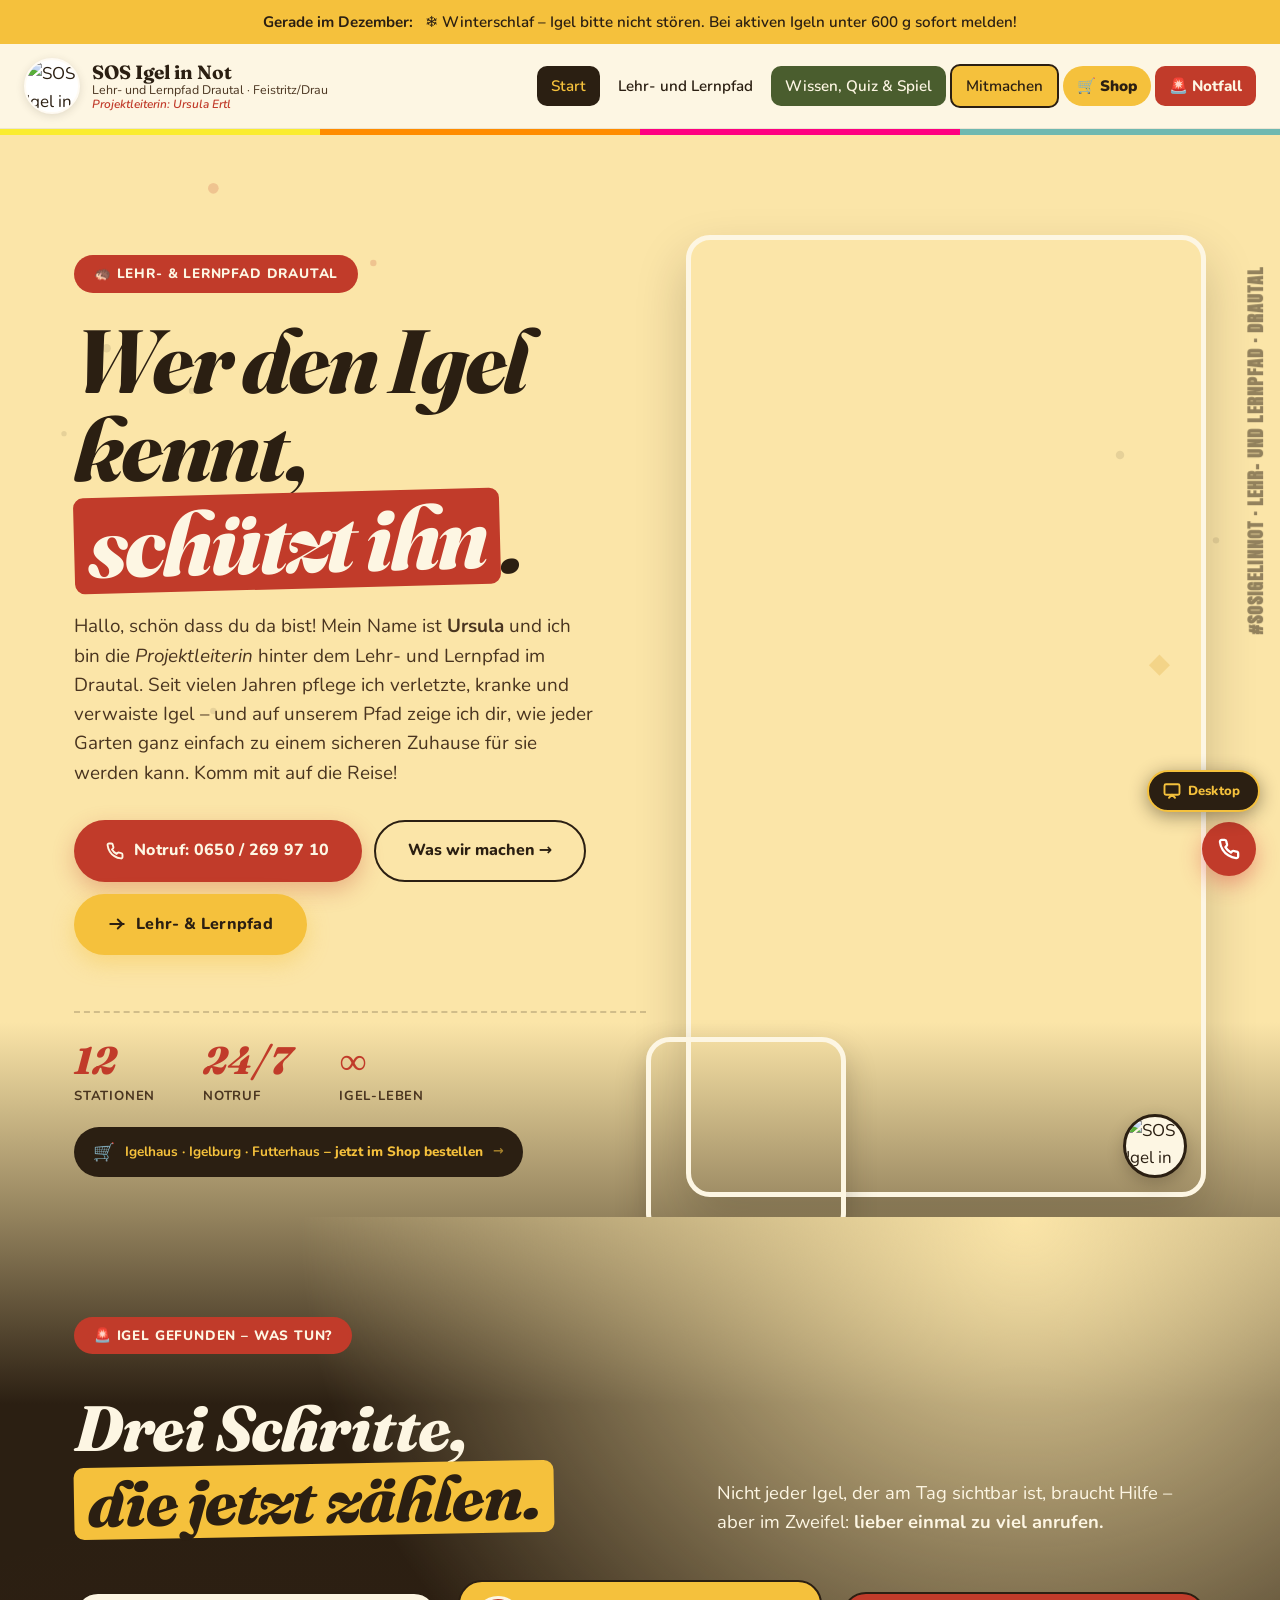
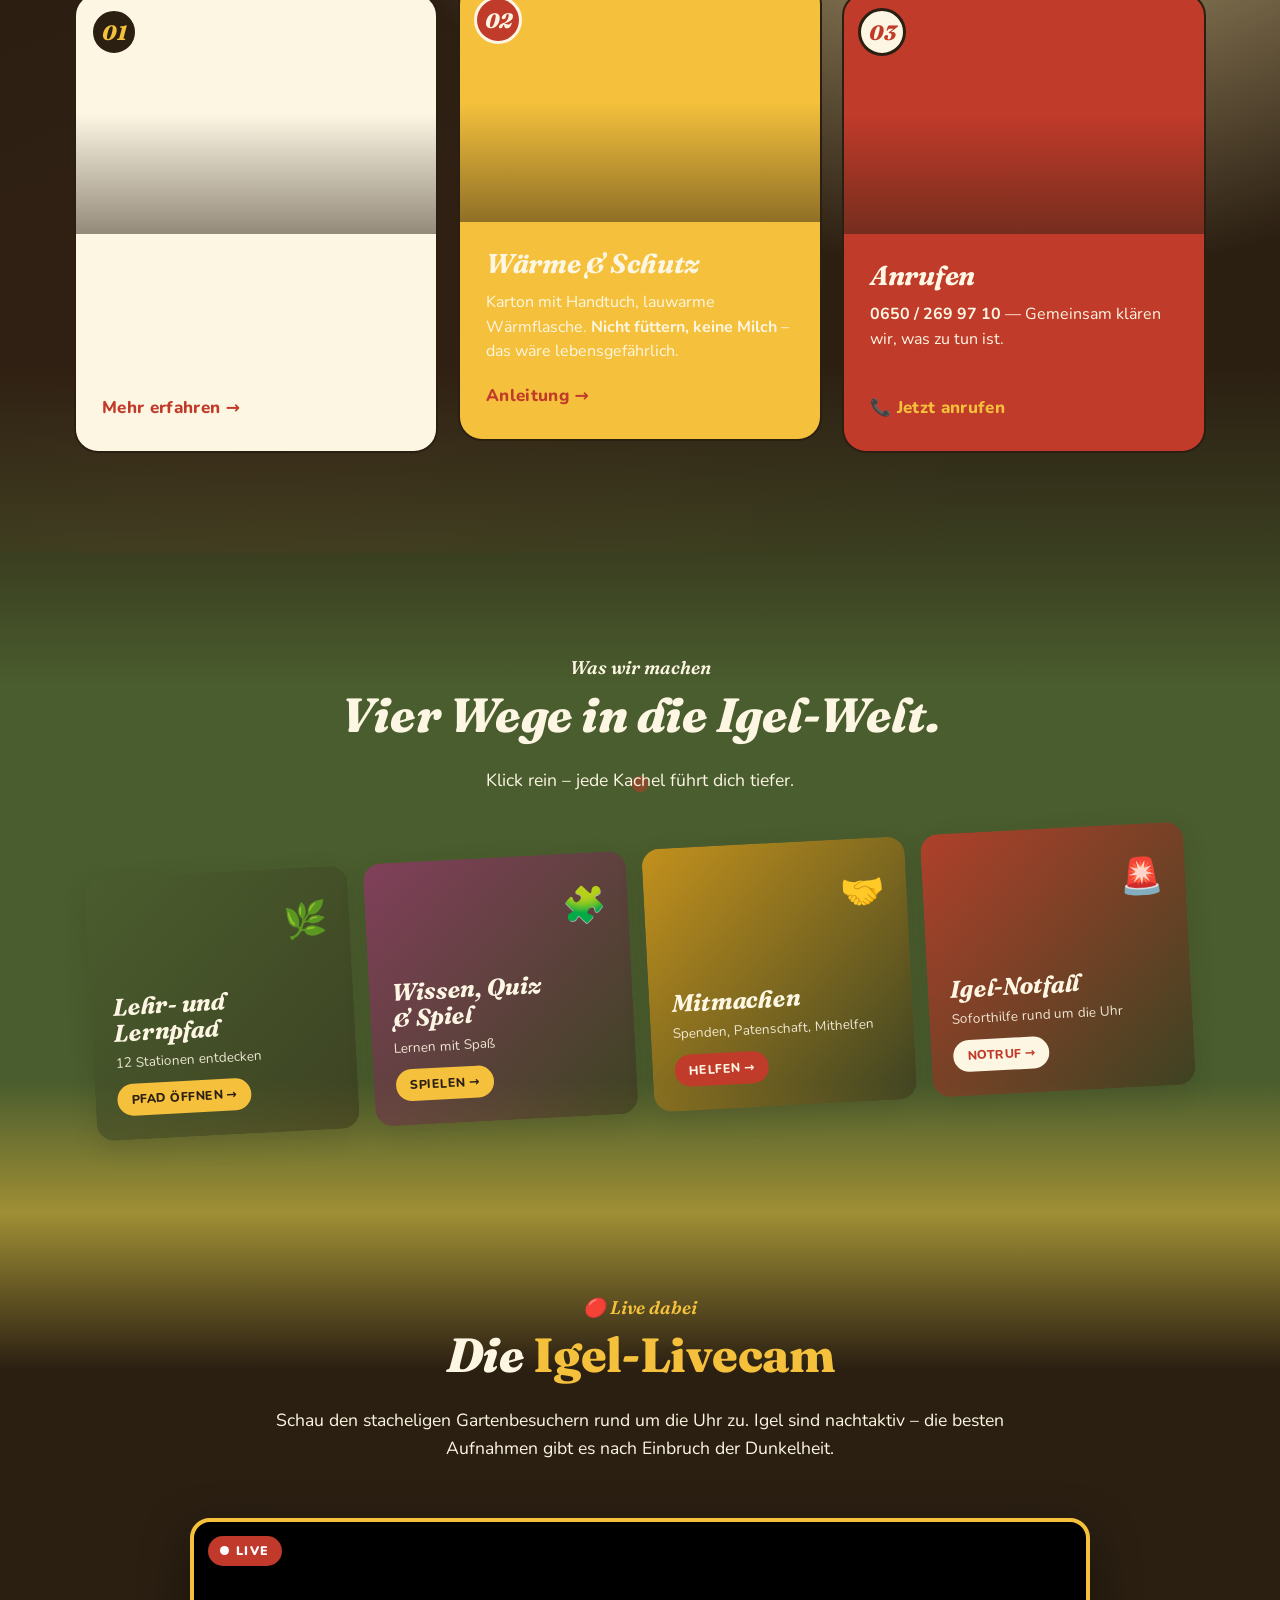
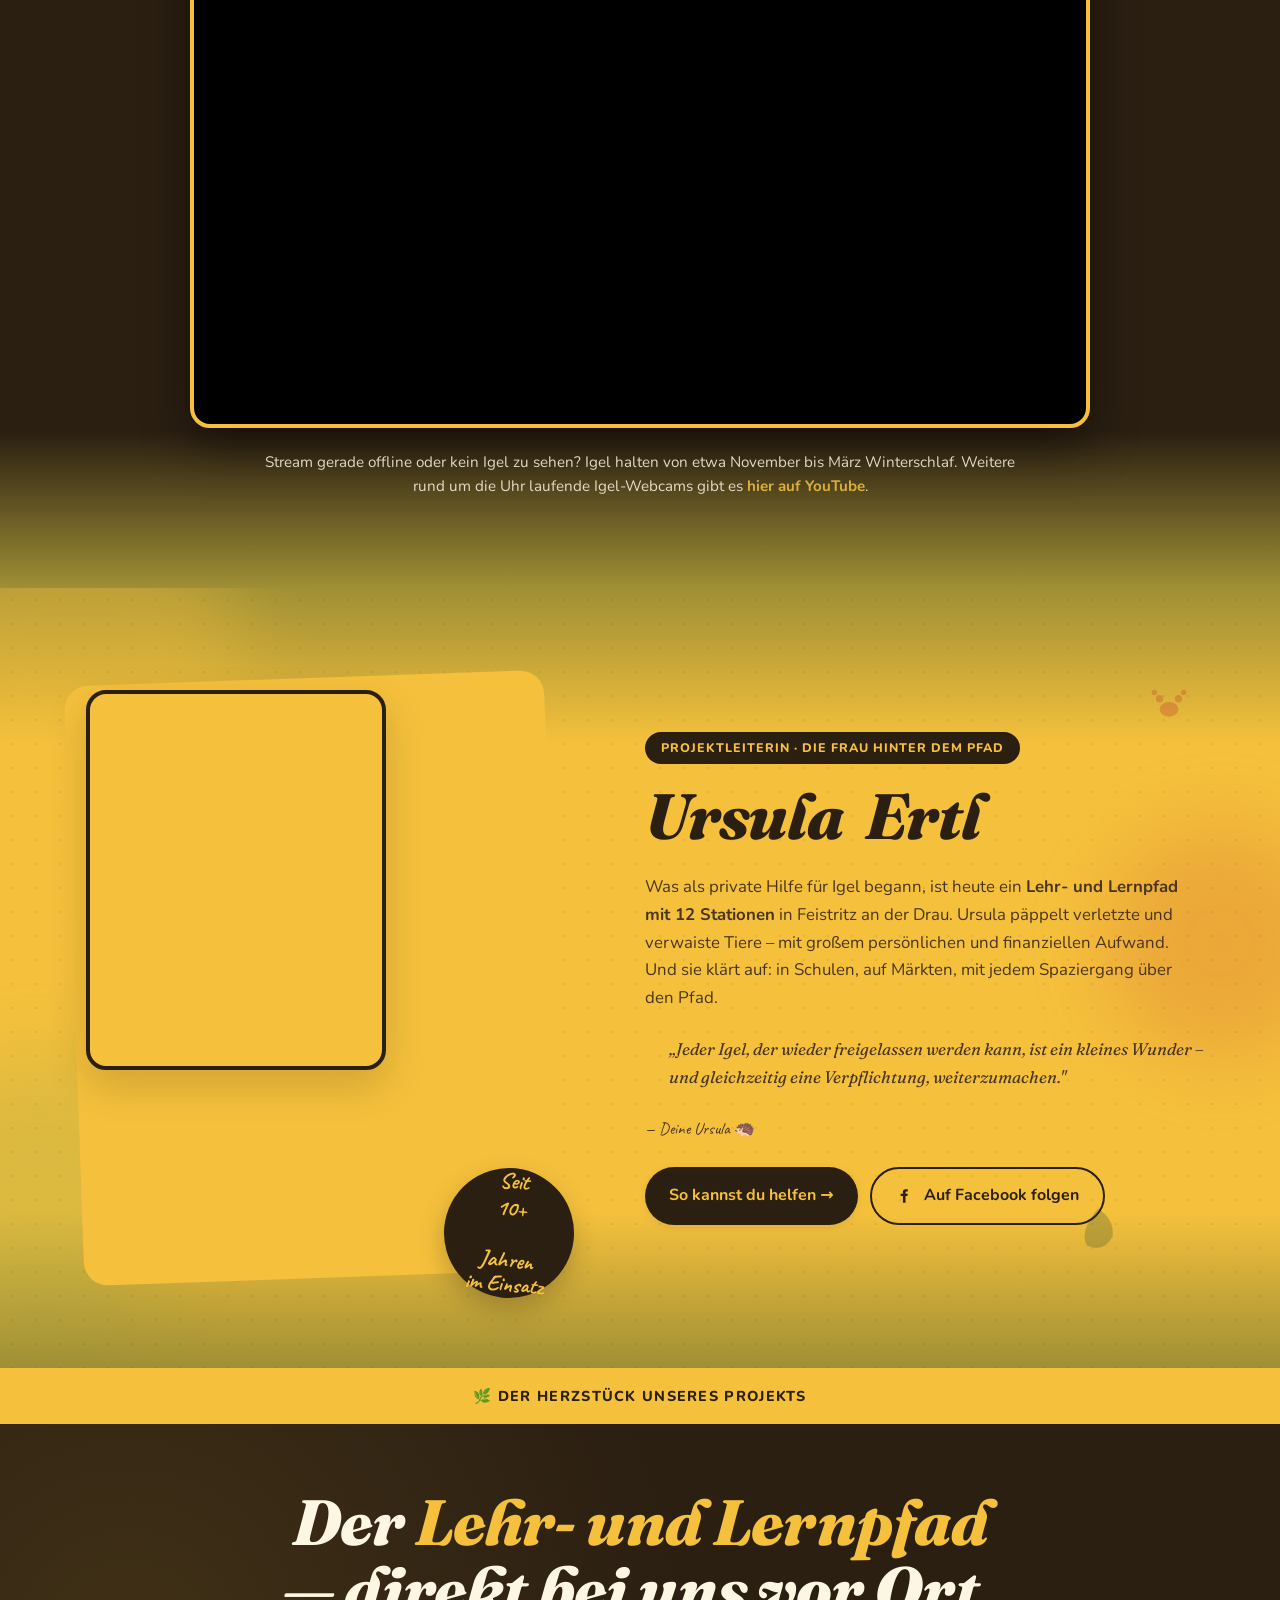
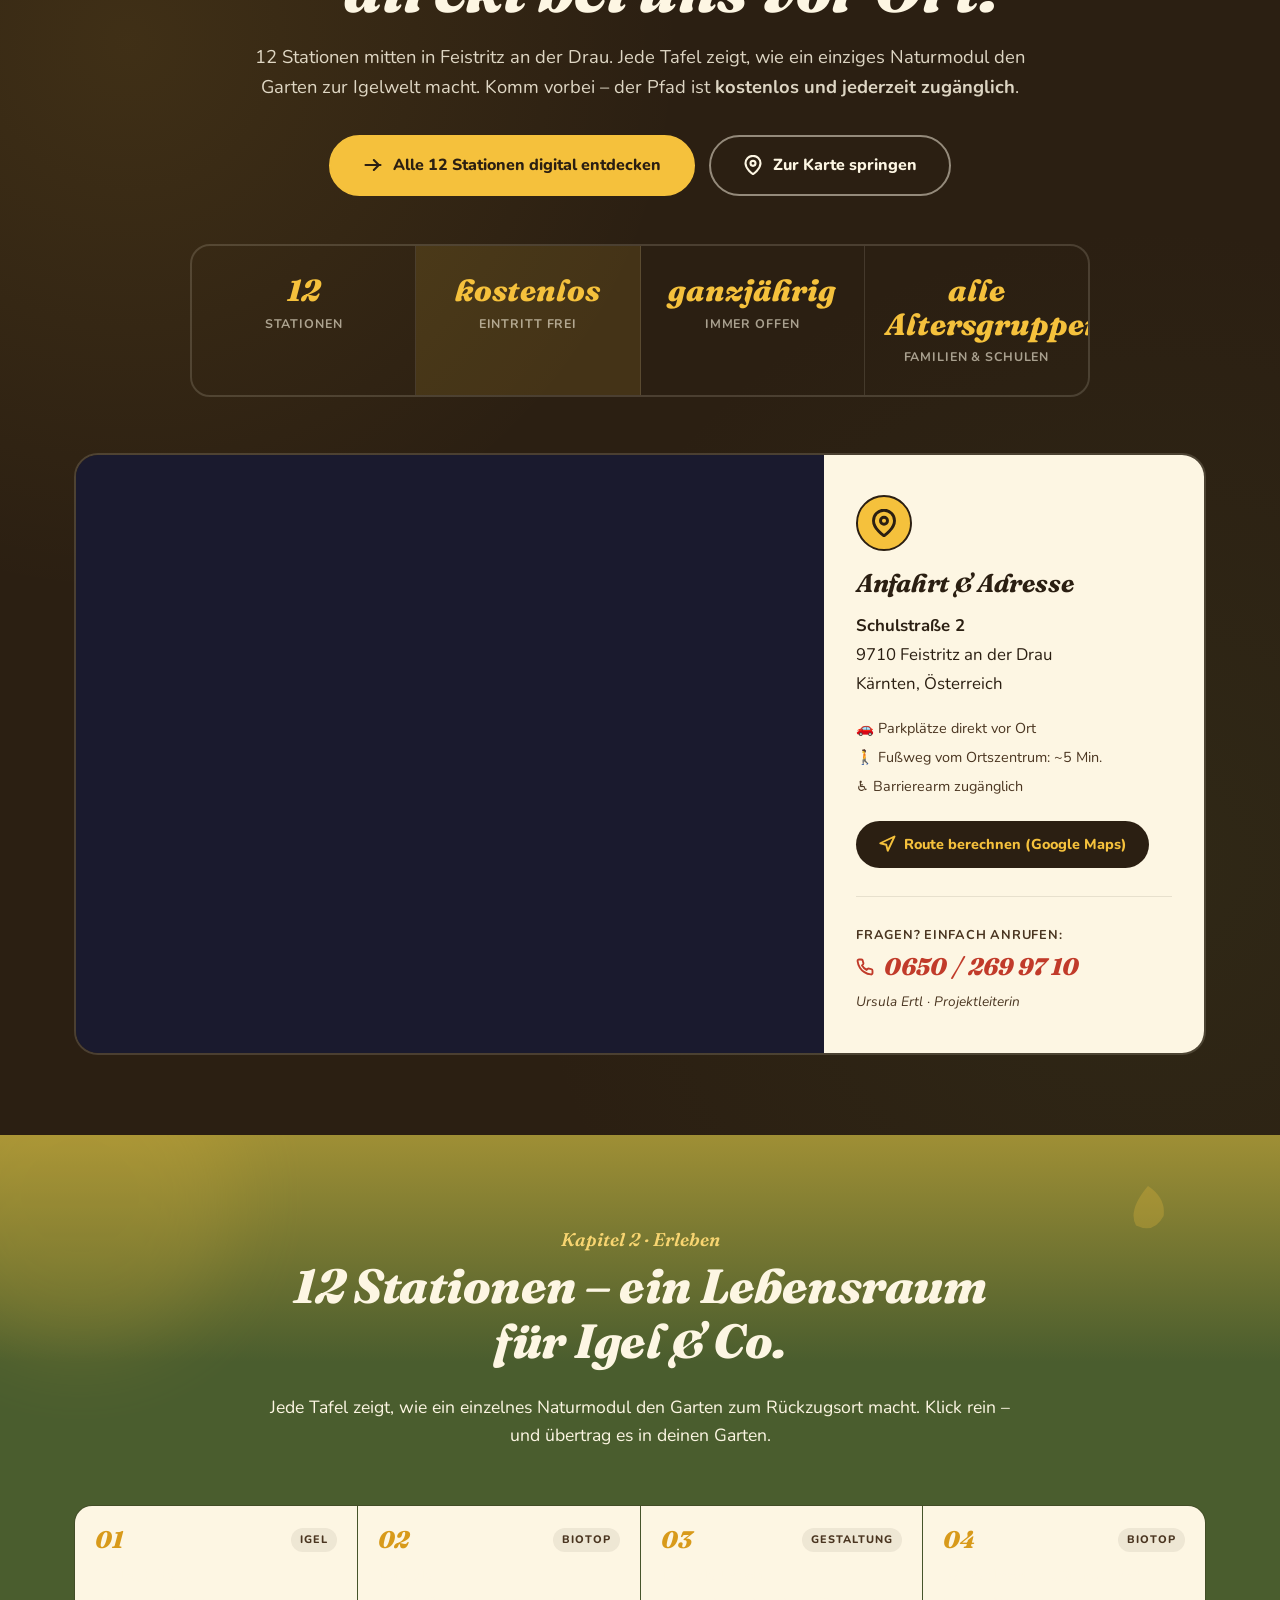
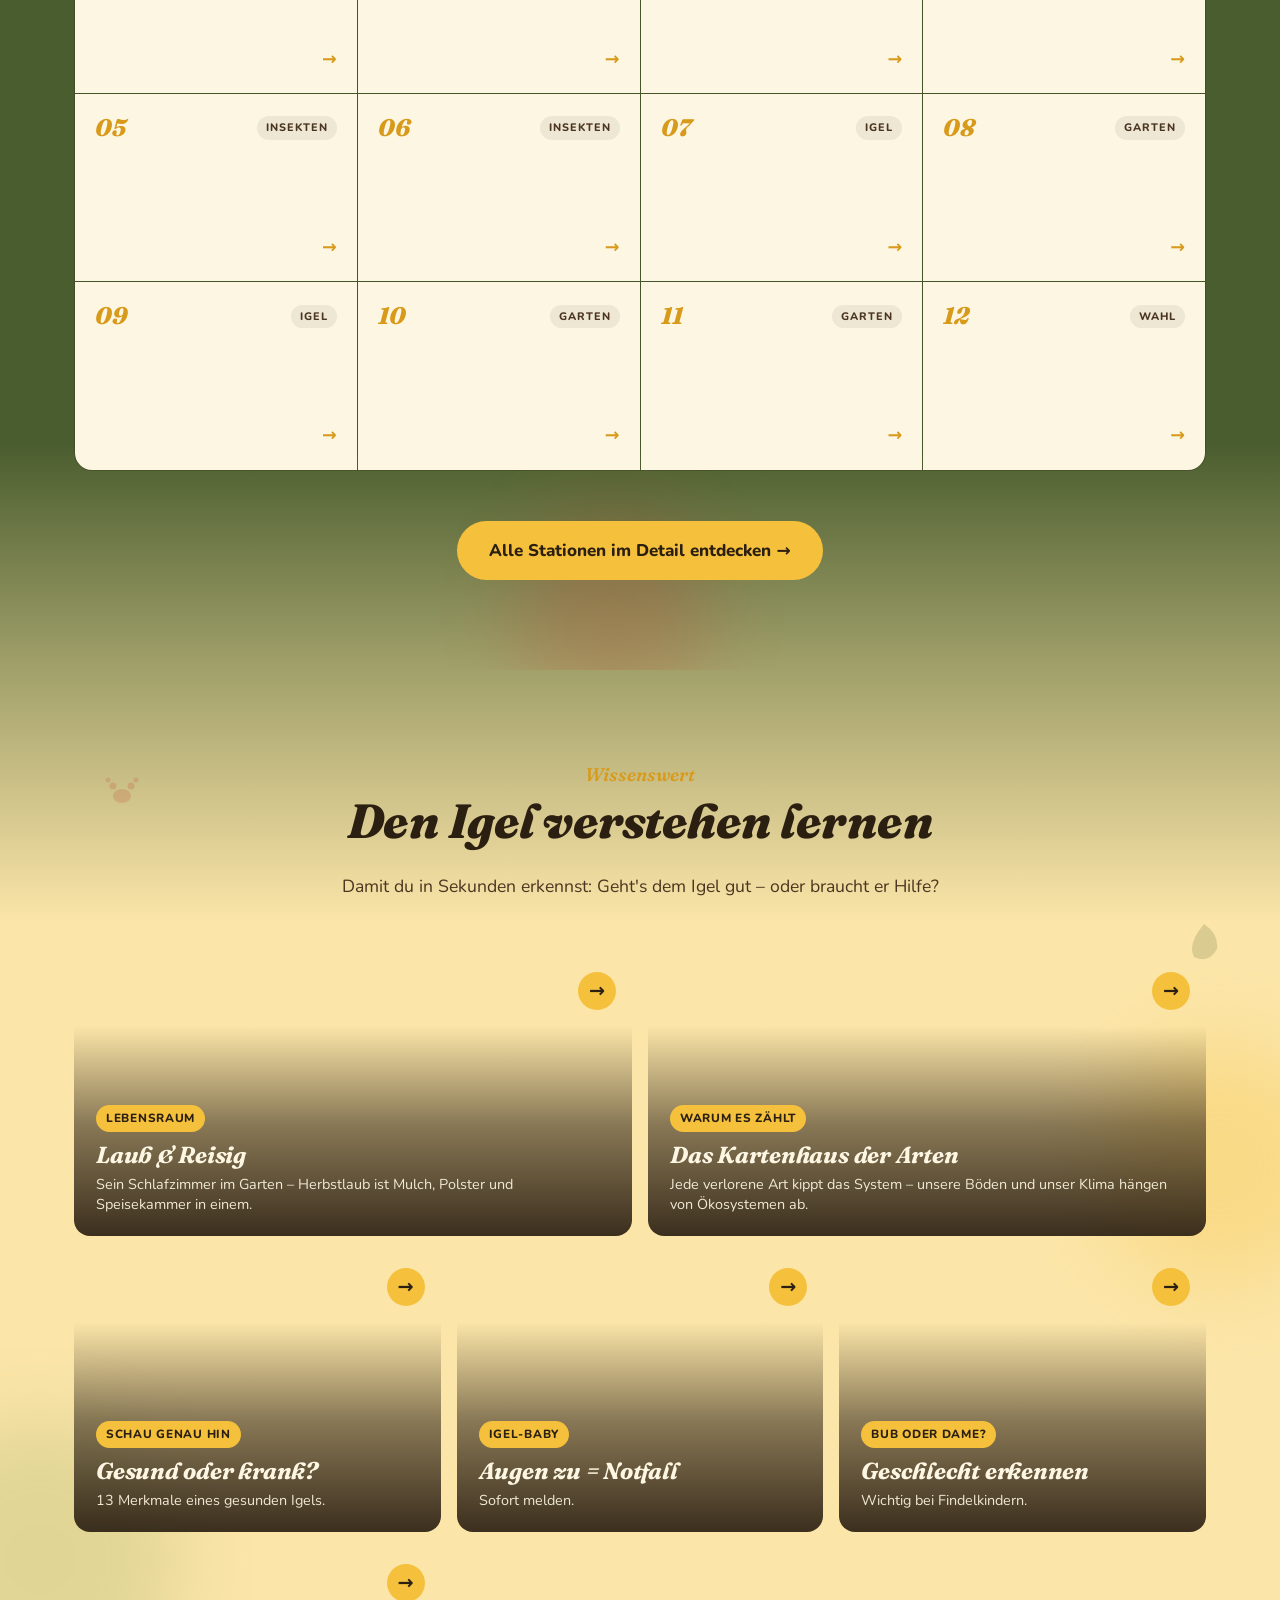
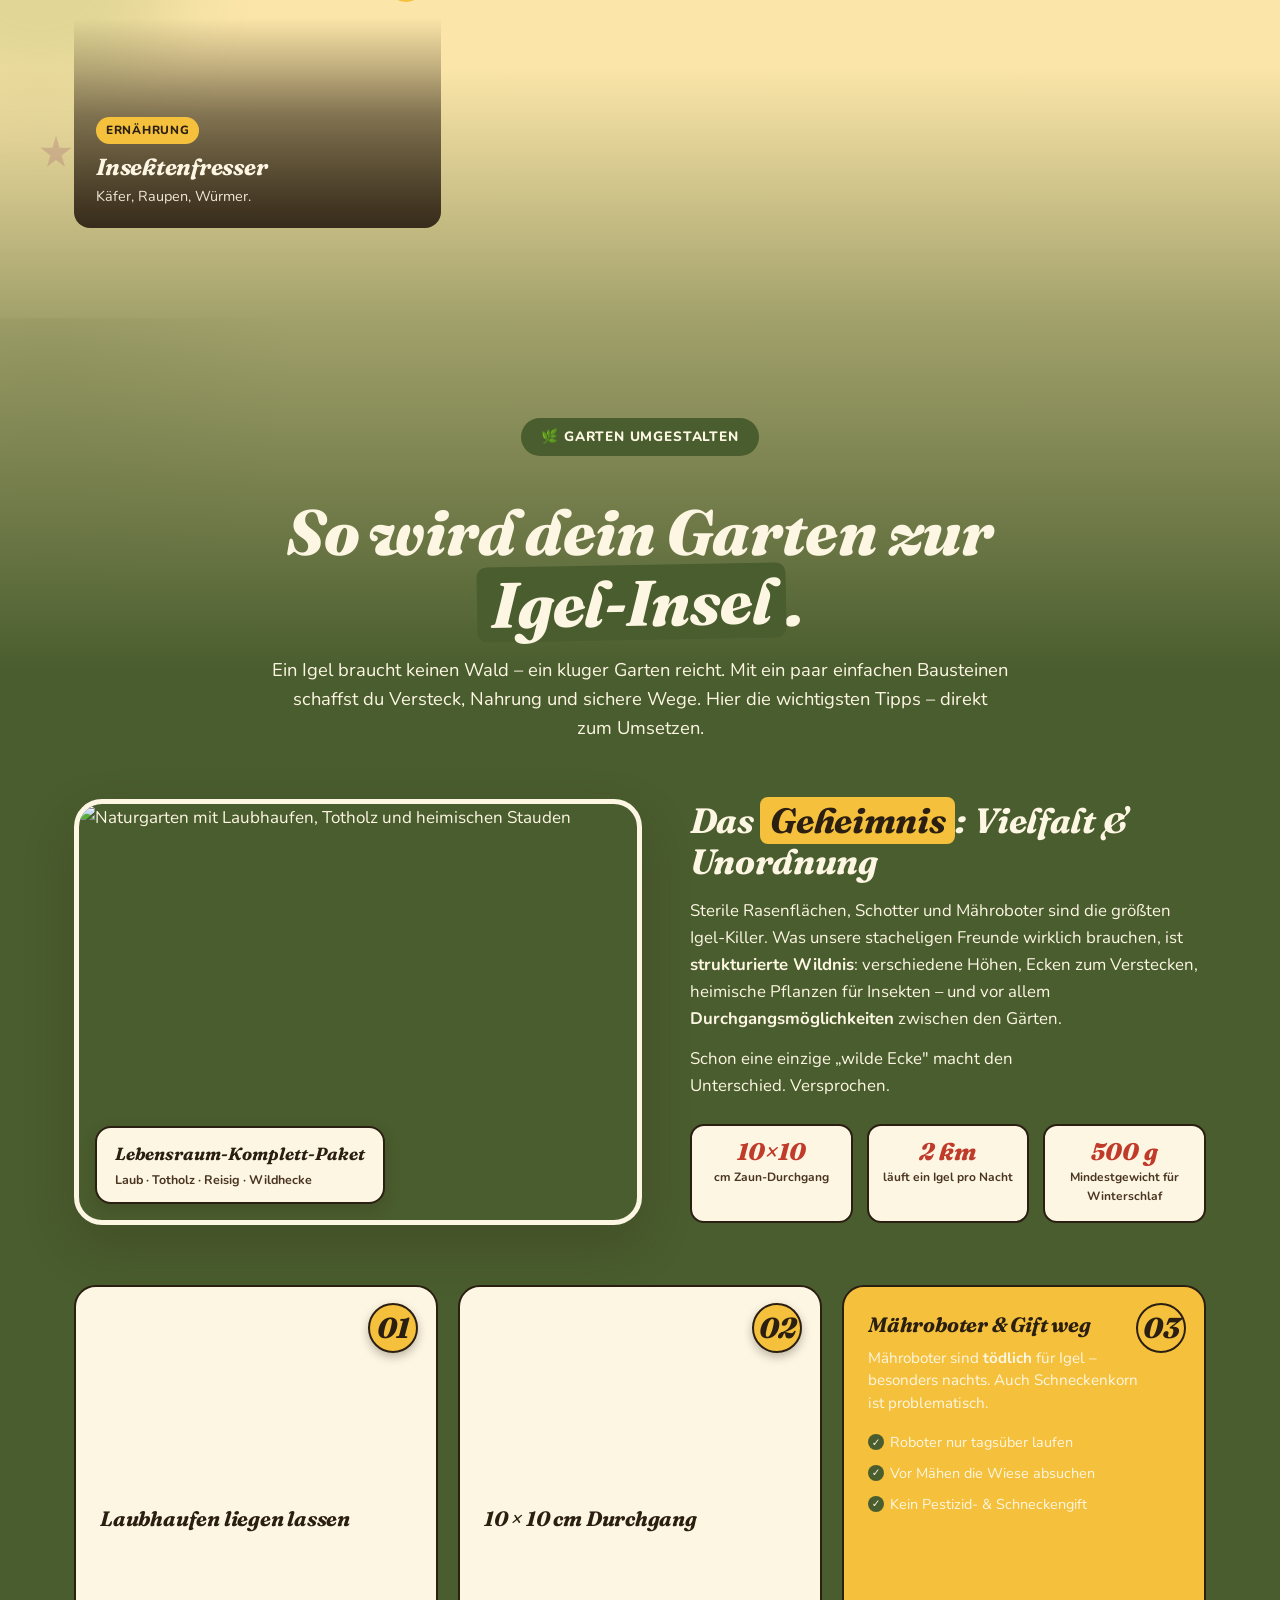
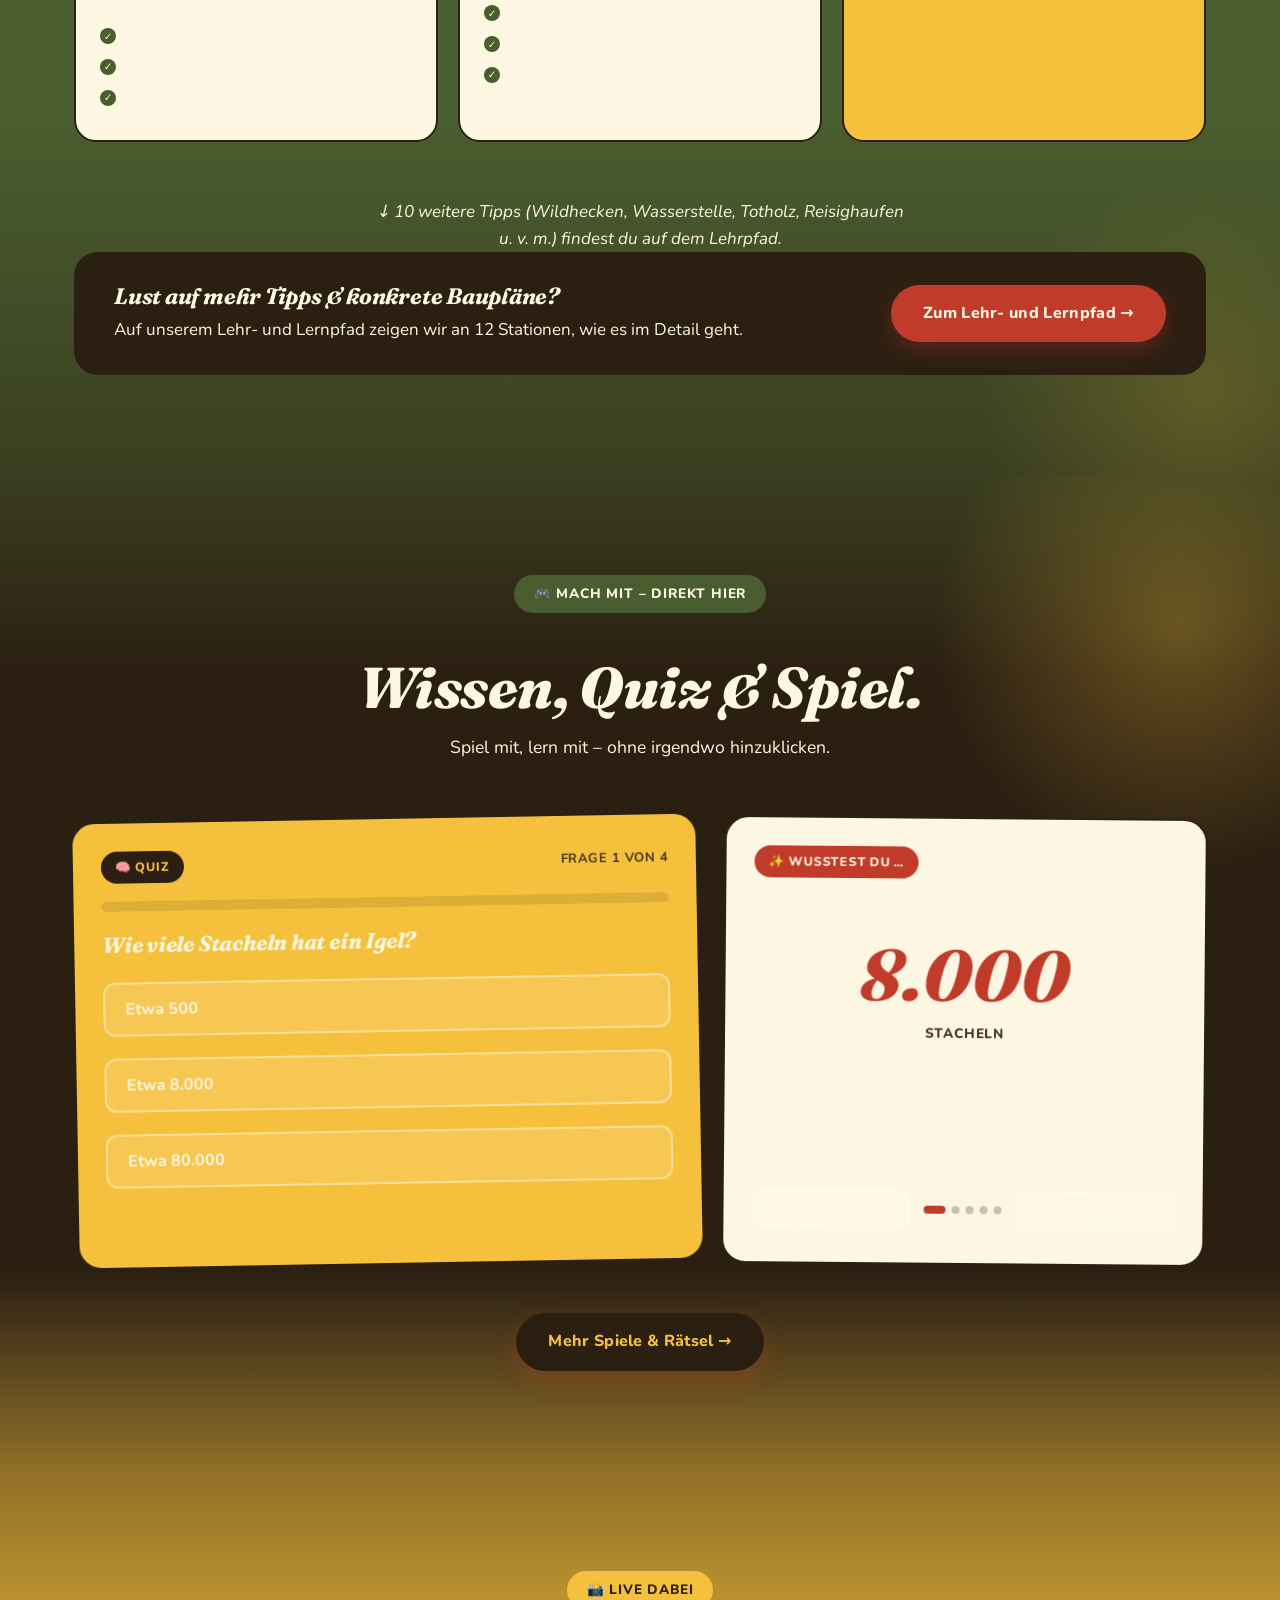
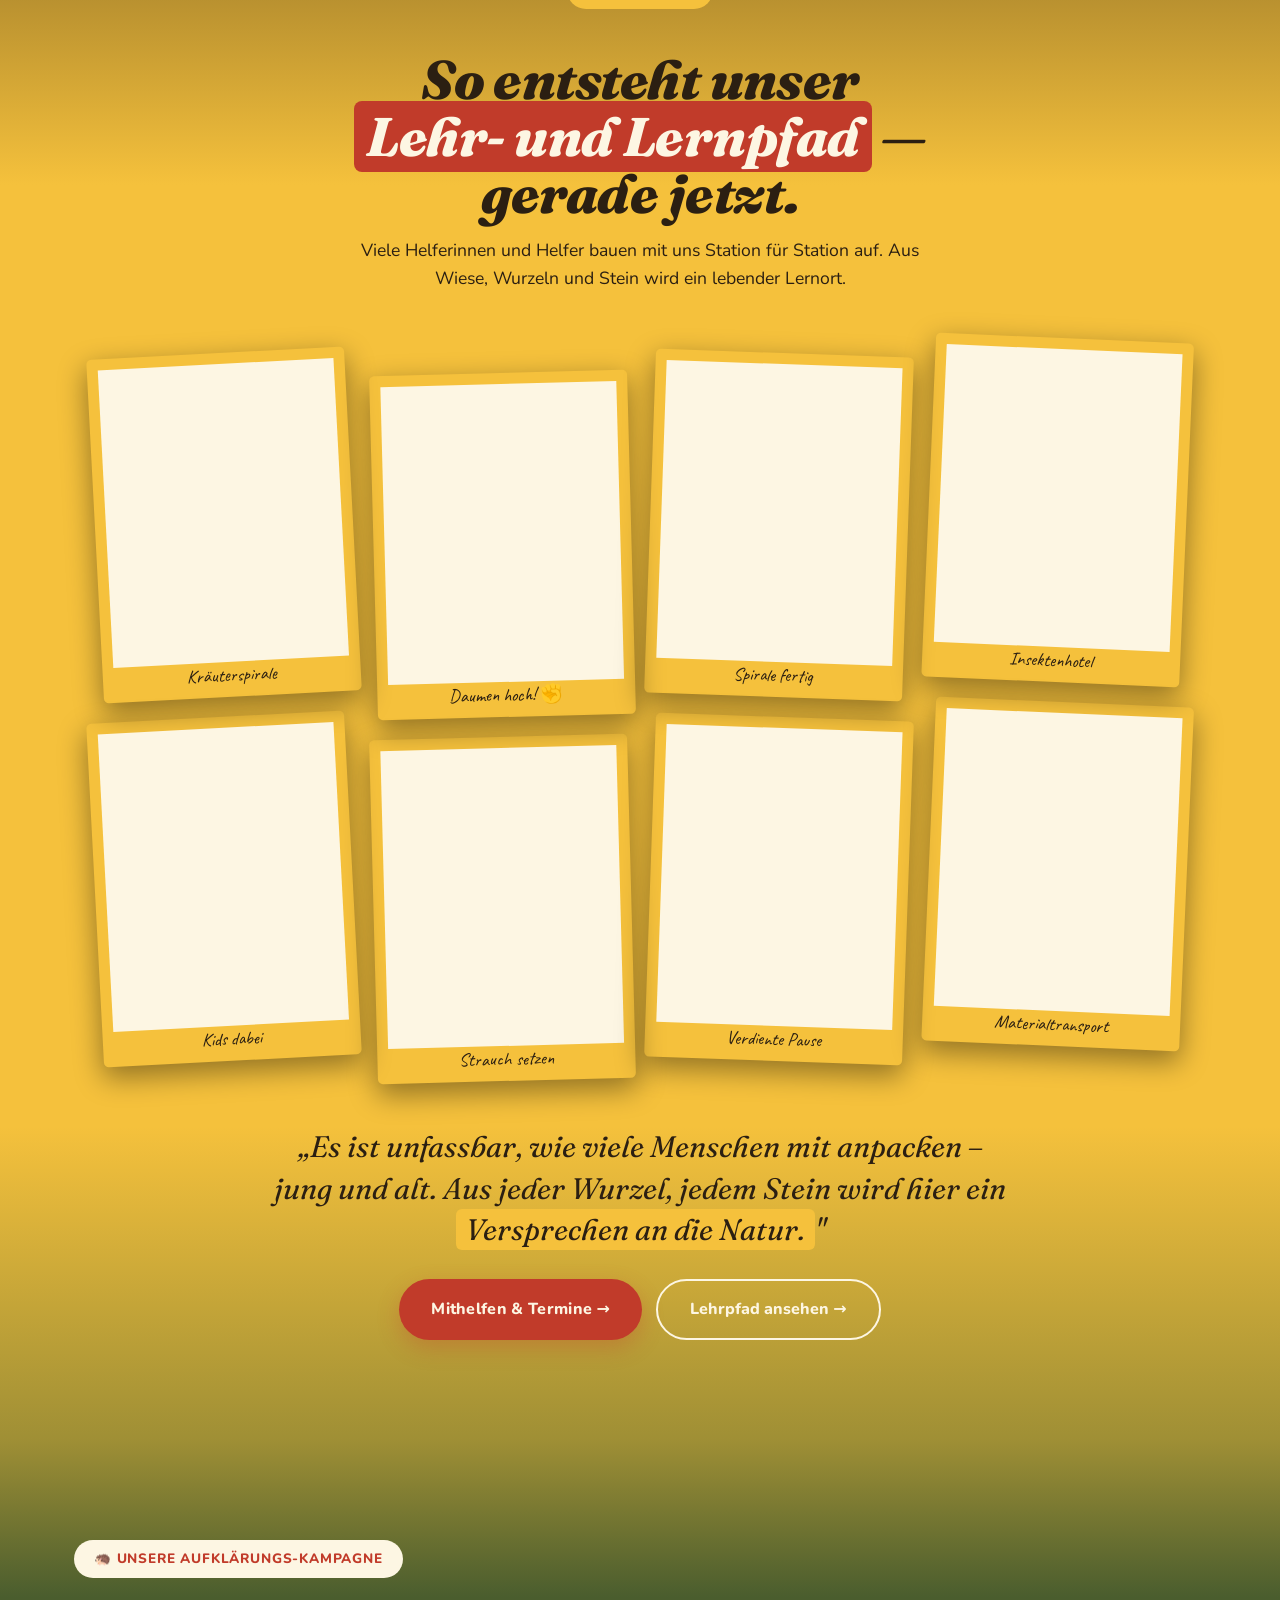
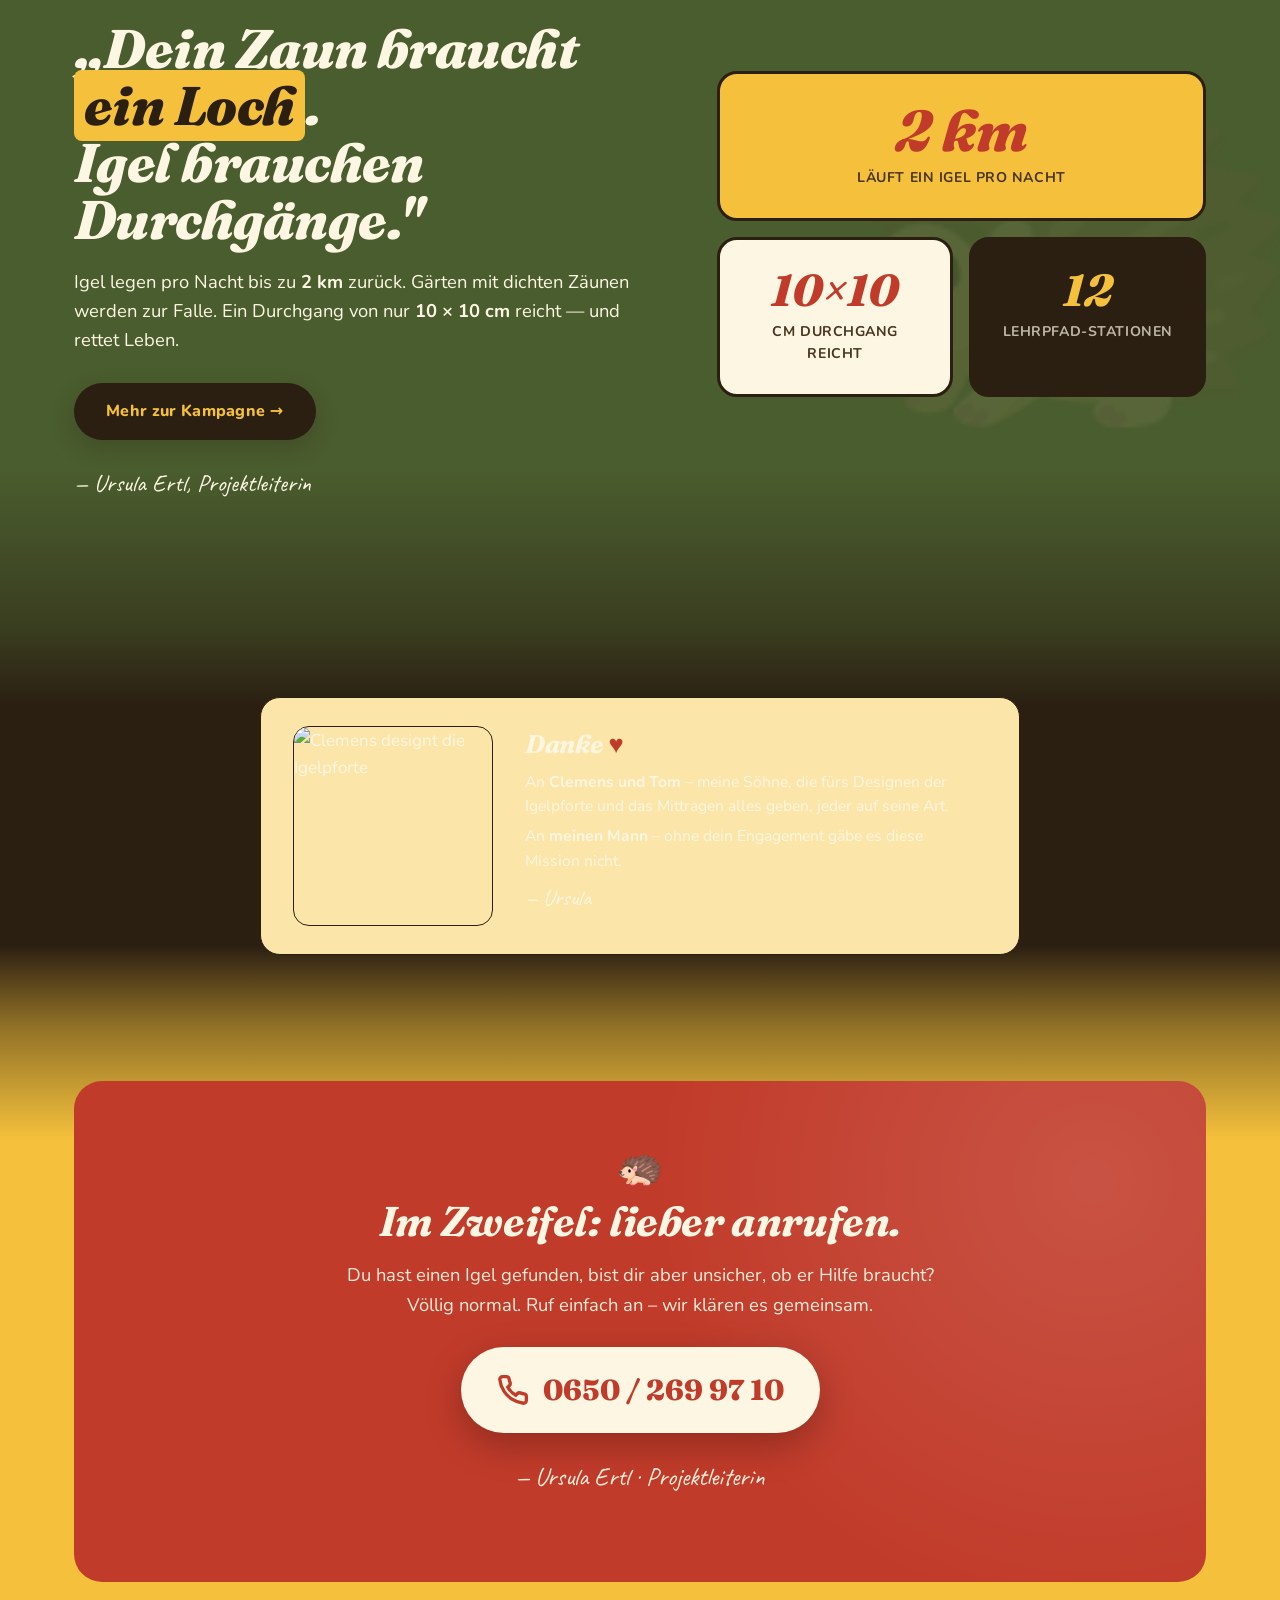
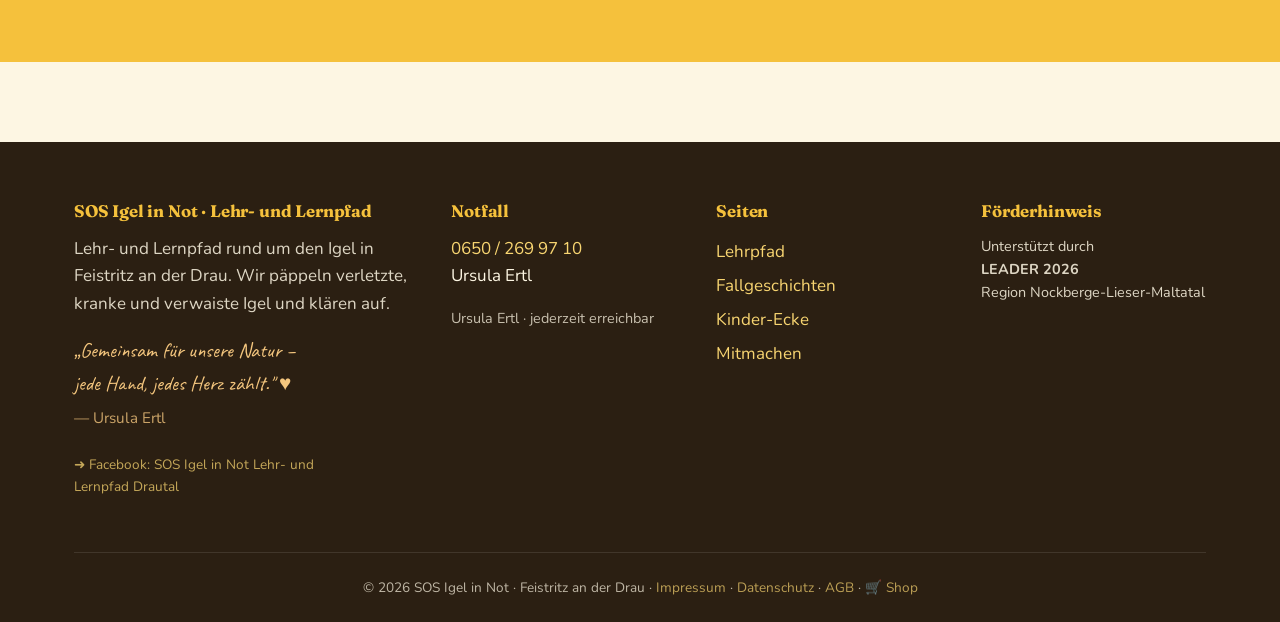
==== commit d4e9dd9d: "Fix: Slogan, Bildpfade und Schriftfarben korrigiert" ====
--- a/index.html
+++ b/index.html
@@ -6,7 +6,7 @@
 <title>SOS Igel in Not · Lehr- und Lernpfad Drautal · Feistritz/Drau</title>
 <meta name="description" content="Igelstation und Lehr- und Lernpfad in Feistritz an der Drau – Soforthilfe für verletzte, kranke und verwaiste Igel. Notfallnummer: 0650/269 97 10. Ursula Ertl.">
 <link rel="stylesheet" href="styles/main.css">
-<link rel="stylesheet" href="/styles/improvements.css">
+<link rel="stylesheet" href="styles/improvements.css">
 <style>
 /* ==========================================================
    NEUES FARBSYSTEM – Sonnen-Gelb (warmer Honig) + Tief-Bark
@@ -168,7 +168,7 @@
   color: var(--accent-red);
 }
 .hero-headline .inline-icon.igel {
-  background: url('/cdn-img/logo-sos-igel.png') center/cover no-repeat;
+  background: url('cdn-img/logo-sos-igel.png') center/cover no-repeat;
   border: 3px solid var(--ink);
 }
 .hero-sub {
@@ -301,7 +301,7 @@
   position: absolute;
   inset: 12px;
   border-radius: 20px;
-  background: url('/cdn-img/cropped/ursula-ertl.jpg') center/cover no-repeat;
+  background: url('cdn-img/cropped/ursula-ertl.jpg') center/cover no-repeat;
   z-index: 2;
   box-shadow: 0 16px 40px rgba(43, 31, 18, 0.18);
 }
@@ -848,7 +848,7 @@
 .hs-photo .photo-main {
   position: absolute;
   inset: 20px 0 20px 0;
-  background-image: url('/cdn-img/cropped/ursula-ertl.jpg');
+  background-image: url('cdn-img/cropped/ursula-ertl.jpg');
   background-size: cover;
   /* Gesicht + Igel vollständig sichtbar – Fokus oben-mitte */
   background-position: 30% 15%;
@@ -862,7 +862,7 @@
   left: -40px;
   width: 200px;
   height: 200px;
-  background-image: url('/cdn-img/cropped/igel-baby-handtuch.jpg');
+  background-image: url('cdn-img/cropped/igel-baby-handtuch.jpg');
   background-size: cover;
   background-position: center;
   border-radius: 24px;
@@ -2202,6 +2202,7 @@
 
 .pw-item {
   background-color: var(--cream-warm);
+    color: var(--ink);
   padding: 12px 12px 36px;
   border-radius: 6px;
   background-image: var(--bg);
@@ -2471,8 +2472,8 @@
         <div class="hs-text">
           <span class="hs-eyebrow">🦔 Lehr- &amp; Lernpfad Drautal</span>
           <h1>
-            Jeder Igel verdient<br>
-            eine <span class="sun-mark">zweite Chance</span>.
+            Wer den Igel kennt,<br>
+            <span class="sun-mark">schützt ihn</span>.
           </h1>
           <p class="hs-lead">
             Hallo, schön dass du da bist! Mein Name ist <strong>Ursula</strong> und ich bin die <em>Projektleiterin</em> hinter dem Lehr- und Lernpfad im Drautal. Seit vielen Jahren pflege ich verletzte, kranke und verwaiste Igel – und auf unserem Pfad zeige ich dir, wie jeder Garten ganz einfach zu einem sicheren Zuhause für sie werden kann. Komm mit auf die Reise!
@@ -2521,7 +2522,7 @@
         <div class="hs-photo">
           <div class="photo-main" role="img" aria-label="Ursula Ertl mit gerettetem Igel">
             <div class="logo-stamp">
-              <img src="/cdn-img/logo-sos-igel.png" alt="SOS Igel in Not Logo">
+              <img src="cdn-img/logo-sos-igel.png" alt="SOS Igel in Not Logo">
             </div>
           </div>
           <div class="photo-mini" role="img" aria-label="Igel-Baby in Pflege"></div>
@@ -2545,7 +2546,7 @@
 
       <div class="steps-bold-grid">
         <a class='step-bold-card' href='/notfall'>
-          <div class="sb-photo" style="background-image: url('/cdn-img/cropped/igel-eingerollt.jpg');"></div>
+          <div class="sb-photo" style="background-image: url('cdn-img/cropped/igel-eingerollt.jpg');"></div>
           <div class="sb-num">01</div>
           <div class="sb-body">
             <h3>Beobachten</h3>
@@ -2555,7 +2556,7 @@
         </a>
 
         <a class='step-bold-card featured' href='/notfall'>
-          <div class="sb-photo" style="background-image: url('/cdn-img/cropped/igel-baby-handtuch.jpg');"></div>
+          <div class="sb-photo" style="background-image: url('cdn-img/cropped/igel-baby-handtuch.jpg');"></div>
           <div class="sb-num">02</div>
           <div class="sb-body">
             <h3>Wärme &amp; Schutz</h3>
@@ -2565,7 +2566,7 @@
         </a>
 
         <a href="tel:+436502699710" class="step-bold-card red">
-          <div class="sb-photo" style="background-image: url('/cdn-img/cropped/igel-baumstamm.jpg');"></div>
+          <div class="sb-photo" style="background-image: url('cdn-img/cropped/igel-baumstamm.jpg');"></div>
           <div class="sb-num">03</div>
           <div class="sb-body">
             <h3>Anrufen</h3>
@@ -3276,7 +3277,7 @@
       </div>
       <div class="wissen-mosaic">
         <a class='wm-card big' href='/lehrpfad#station-laub'>
-          <div class="wm-img" style="background-image:url('/cdn-img/cropped/igel-eingerollt.jpg')"></div>
+          <div class="wm-img" style="background-image:url('cdn-img/cropped/igel-eingerollt.jpg')"></div>
           <div class="wm-overlay">
             <span class="wm-tag">Lebensraum</span>
             <h3>Laub &amp; Reisig</h3>
@@ -3285,7 +3286,7 @@
           <div class="wm-arrow">→</div>
         </a>
         <a class='wm-card big' href='/igel-kennenlernen#artensterben'>
-          <div class="wm-img" style="background-image:url('/cdn-img/cropped/kartenhaus-arten.jpg')"></div>
+          <div class="wm-img" style="background-image:url('cdn-img/cropped/kartenhaus-arten.jpg')"></div>
           <div class="wm-overlay">
             <span class="wm-tag">Warum es zählt</span>
             <h3>Das Kartenhaus der Arten</h3>
@@ -3294,7 +3295,7 @@
           <div class="wm-arrow">→</div>
         </a>
         <a class='wm-card std' href='/igel-kennenlernen#gesund-krank'>
-          <div class="wm-img" style="background-image:url('/cdn-img/cropped/gesund-krank-tafel.jpg')"></div>
+          <div class="wm-img" style="background-image:url('cdn-img/cropped/gesund-krank-tafel.jpg')"></div>
           <div class="wm-overlay">
             <span class="wm-tag">Schau genau hin</span>
             <h3>Gesund oder krank?</h3>
@@ -3303,7 +3304,7 @@
           <div class="wm-arrow">→</div>
         </a>
         <a class='wm-card std' href='/igel-kennenlernen#baby'>
-          <div class="wm-img" style="background-image:url('/cdn-img/cropped/igel-baby-handtuch.jpg')"></div>
+          <div class="wm-img" style="background-image:url('cdn-img/cropped/igel-baby-handtuch.jpg')"></div>
           <div class="wm-overlay">
             <span class="wm-tag">Igel-Baby</span>
             <h3>Augen zu = Notfall</h3>
@@ -3312,7 +3313,7 @@
           <div class="wm-arrow">→</div>
         </a>
         <a class='wm-card std' href='/igel-kennenlernen#geschlecht'>
-          <div class="wm-img" style="background-image:url('/cdn-img/cropped/maennchen-weibchen.jpg')"></div>
+          <div class="wm-img" style="background-image:url('cdn-img/cropped/maennchen-weibchen.jpg')"></div>
           <div class="wm-overlay">
             <span class="wm-tag">Bub oder Dame?</span>
             <h3>Geschlecht erkennen</h3>
@@ -3321,7 +3322,7 @@
           <div class="wm-arrow">→</div>
         </a>
         <a class='wm-card std' href='/igel-kennenlernen#ernaehrung'>
-          <div class="wm-img" style="background-image:url('/cdn-img/cropped/igel-baumstamm.jpg')"></div>
+          <div class="wm-img" style="background-image:url('cdn-img/cropped/igel-baumstamm.jpg')"></div>
           <div class="wm-overlay">
             <span class="wm-tag">Ernährung</span>
             <h3>Insektenfresser</h3>
@@ -3347,7 +3348,7 @@
       <!-- Hero-Bild + Big Tipps -->
       <div class="ng-hero">
         <div class="ng-hero-img">
-          <img src="/cdn-img/naturgarten-wintergarten.jpg" alt="Naturgarten mit Laubhaufen, Totholz und heimischen Stauden" loading="lazy">
+          <img src="cdn-img/naturgarten-wintergarten.jpg" alt="Naturgarten mit Laubhaufen, Totholz und heimischen Stauden" loading="lazy">
           <div class="ng-hero-badge">
             <strong>Lebensraum-Komplett-Paket</strong>
             <span>Laub · Totholz · Reisig · Wildhecke</span>
@@ -3373,7 +3374,7 @@
       <div class="ng-tips-grid">
 
         <div class="ng-tip card-1">
-          <div class="ng-tip-img" style="background-image: url('/cdn-img/naturgarten-laubhaufen.jpg');"></div>
+          <div class="ng-tip-img" style="background-image: url('cdn-img/naturgarten-laubhaufen.jpg');"></div>
           <span class="ng-tip-num">01</span>
           <h4>Laubhaufen liegen lassen</h4>
           <p>Ein <strong>großer Laubhaufen</strong> in einer ruhigen Ecke (mind. 50×50×50 cm) wird zum Winterquartier für Igel.</p>
@@ -3385,7 +3386,7 @@
         </div>
 
         <div class="ng-tip card-2">
-          <div class="ng-tip-img" style="background-image: url('/cdn-img/naturgarten-laub.jpg');"></div>
+          <div class="ng-tip-img" style="background-image: url('cdn-img/naturgarten-laub.jpg');"></div>
           <span class="ng-tip-num">02</span>
           <h4>10 × 10 cm Durchgang</h4>
           <p>Der wichtigste Tipp überhaupt: <strong>Igel müssen wandern</strong> können. Schlupflöcher schaffen!</p>
@@ -3486,28 +3487,28 @@
       </div>
 
       <div class="polaroid-wall">
-        <div class="pw-item r1" style="--bg: url('/cdn-img/cropped/bau-kraeuterspirale-team.jpg');">
+        <div class="pw-item r1" style="--bg: url('cdn-img/cropped/bau-kraeuterspirale-team.jpg');">
           <span>Kräuterspirale</span>
         </div>
-        <div class="pw-item r-l" style="--bg: url('/cdn-img/cropped/bau-steinpyramide-team2.jpg');">
+        <div class="pw-item r-l" style="--bg: url('cdn-img/cropped/bau-steinpyramide-team2.jpg');">
           <span>Daumen hoch! ✊</span>
         </div>
-        <div class="pw-item r2" style="--bg: url('/cdn-img/cropped/bau-kraeuterspirale-fertig.jpg');">
+        <div class="pw-item r2" style="--bg: url('cdn-img/cropped/bau-kraeuterspirale-fertig.jpg');">
           <span>Spirale fertig</span>
         </div>
-        <div class="pw-item r-r" style="--bg: url('/cdn-img/cropped/bau-insektenhotel2.jpg');">
+        <div class="pw-item r-r" style="--bg: url('cdn-img/cropped/bau-insektenhotel2.jpg');">
           <span>Insektenhotel</span>
         </div>
-        <div class="pw-item r1" style="--bg: url('/cdn-img/cropped/bau-reisig-kinder.jpg');">
+        <div class="pw-item r1" style="--bg: url('cdn-img/cropped/bau-reisig-kinder.jpg');">
           <span>Kids dabei</span>
         </div>
-        <div class="pw-item r-l" style="--bg: url('/cdn-img/cropped/bau-strauch-pflanzen.jpg');">
+        <div class="pw-item r-l" style="--bg: url('cdn-img/cropped/bau-strauch-pflanzen.jpg');">
           <span>Strauch setzen</span>
         </div>
-        <div class="pw-item r2" style="--bg: url('/cdn-img/cropped/bau-pause-team.jpg');">
+        <div class="pw-item r2" style="--bg: url('cdn-img/cropped/bau-pause-team.jpg');">
           <span>Verdiente Pause</span>
         </div>
-        <div class="pw-item r-r" style="--bg: url('/cdn-img/cropped/bau-traktor.jpg');">
+        <div class="pw-item r-r" style="--bg: url('cdn-img/cropped/bau-traktor.jpg');">
           <span>Materialtransport</span>
         </div>
       </div>
@@ -3559,11 +3560,11 @@
 
 
   <!-- ====== 9. DANKE (kompakt) ====== -->
-  <section class="danke bg-watermark" style="--wm: url('/cdn-img/cropped/igel-baby-handtuch.jpg'); --wm-pos: right -100px center; --wm-size: 400px auto; --wm-opacity: 0.06;">
+  <section class="danke bg-watermark" style="--wm: url('cdn-img/cropped/igel-baby-handtuch.jpg'); --wm-pos: right -100px center; --wm-size: 400px auto; --wm-opacity: 0.06;">
     <div class="container">
       <div class="danke-inner">
         <div class="danke-photo">
-          <img src="/cdn-img/cropped/clemens-igelpforte.jpg" alt="Clemens designt die Igelpforte" loading="lazy">
+          <img src="cdn-img/cropped/clemens-igelpforte.jpg" alt="Clemens designt die Igelpforte" loading="lazy">
         </div>
         <div>
           <h3>Danke <span class="heart">♥</span></h3>
